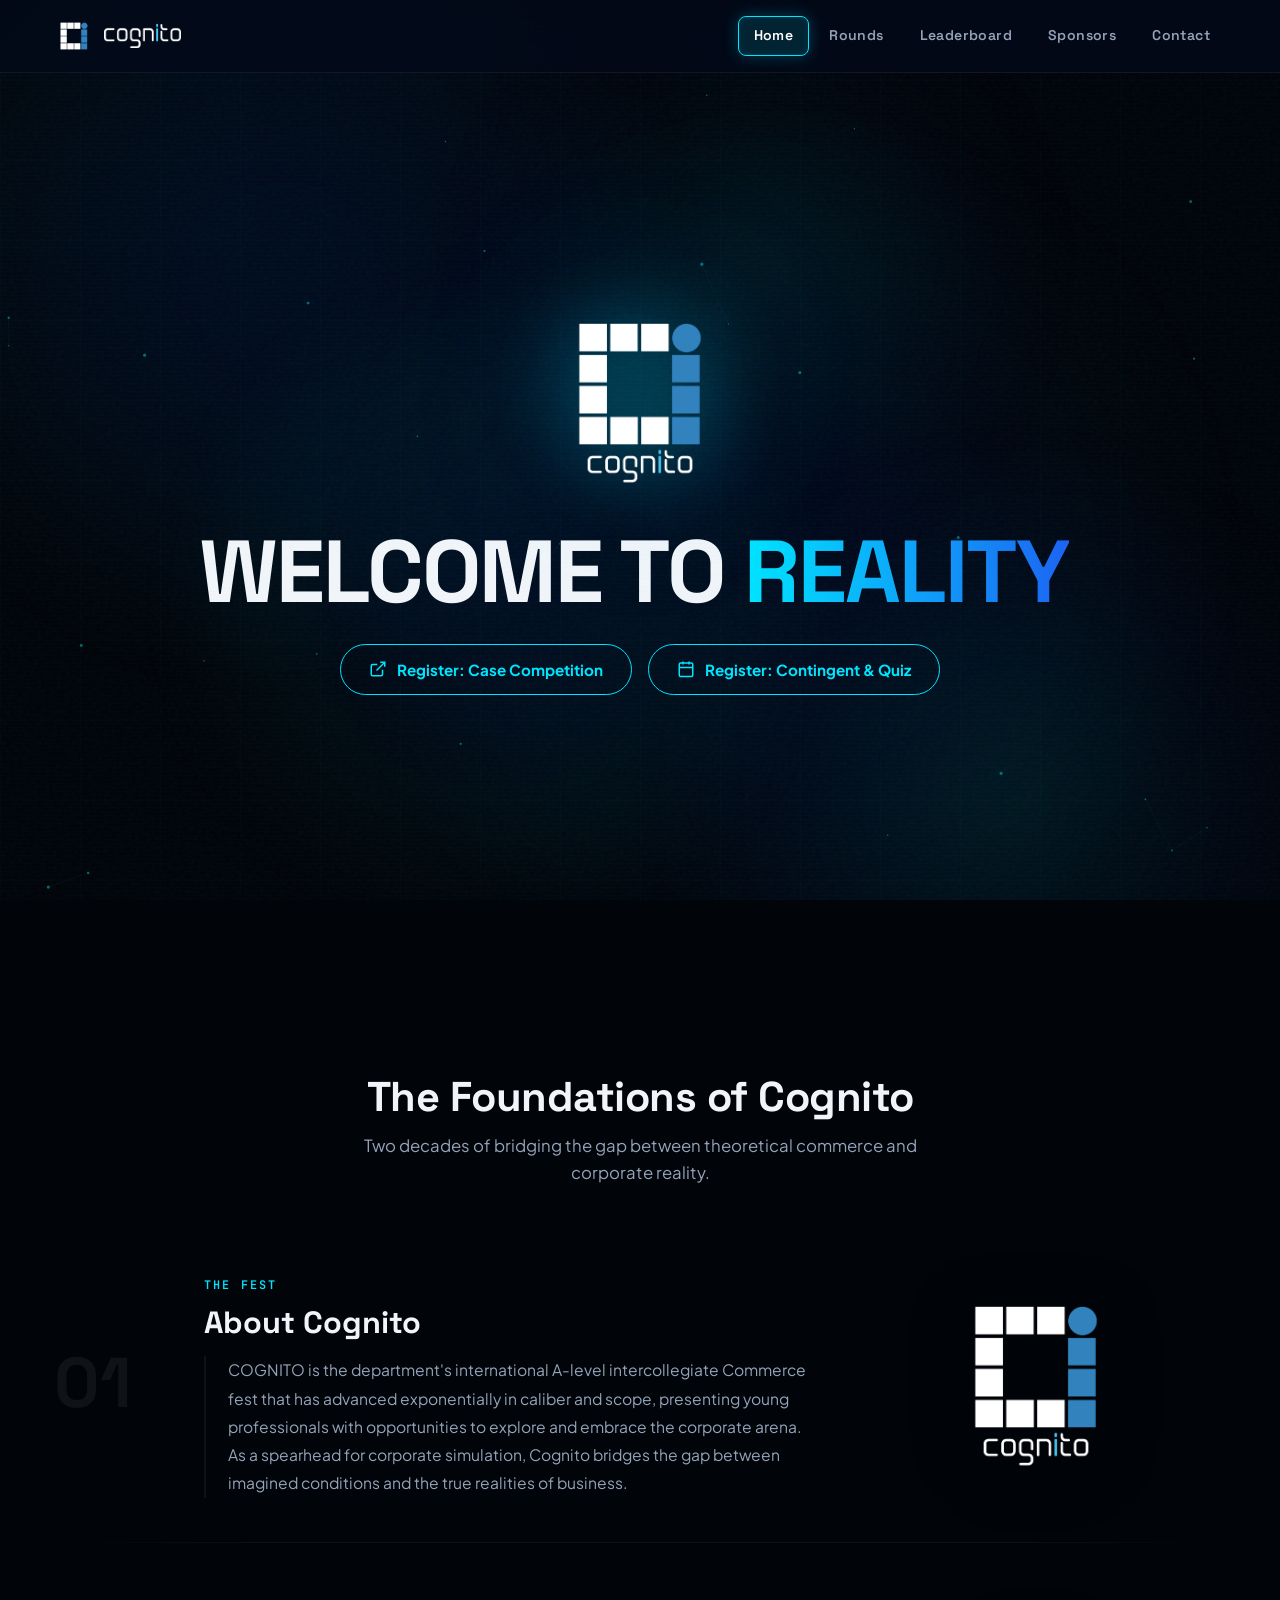
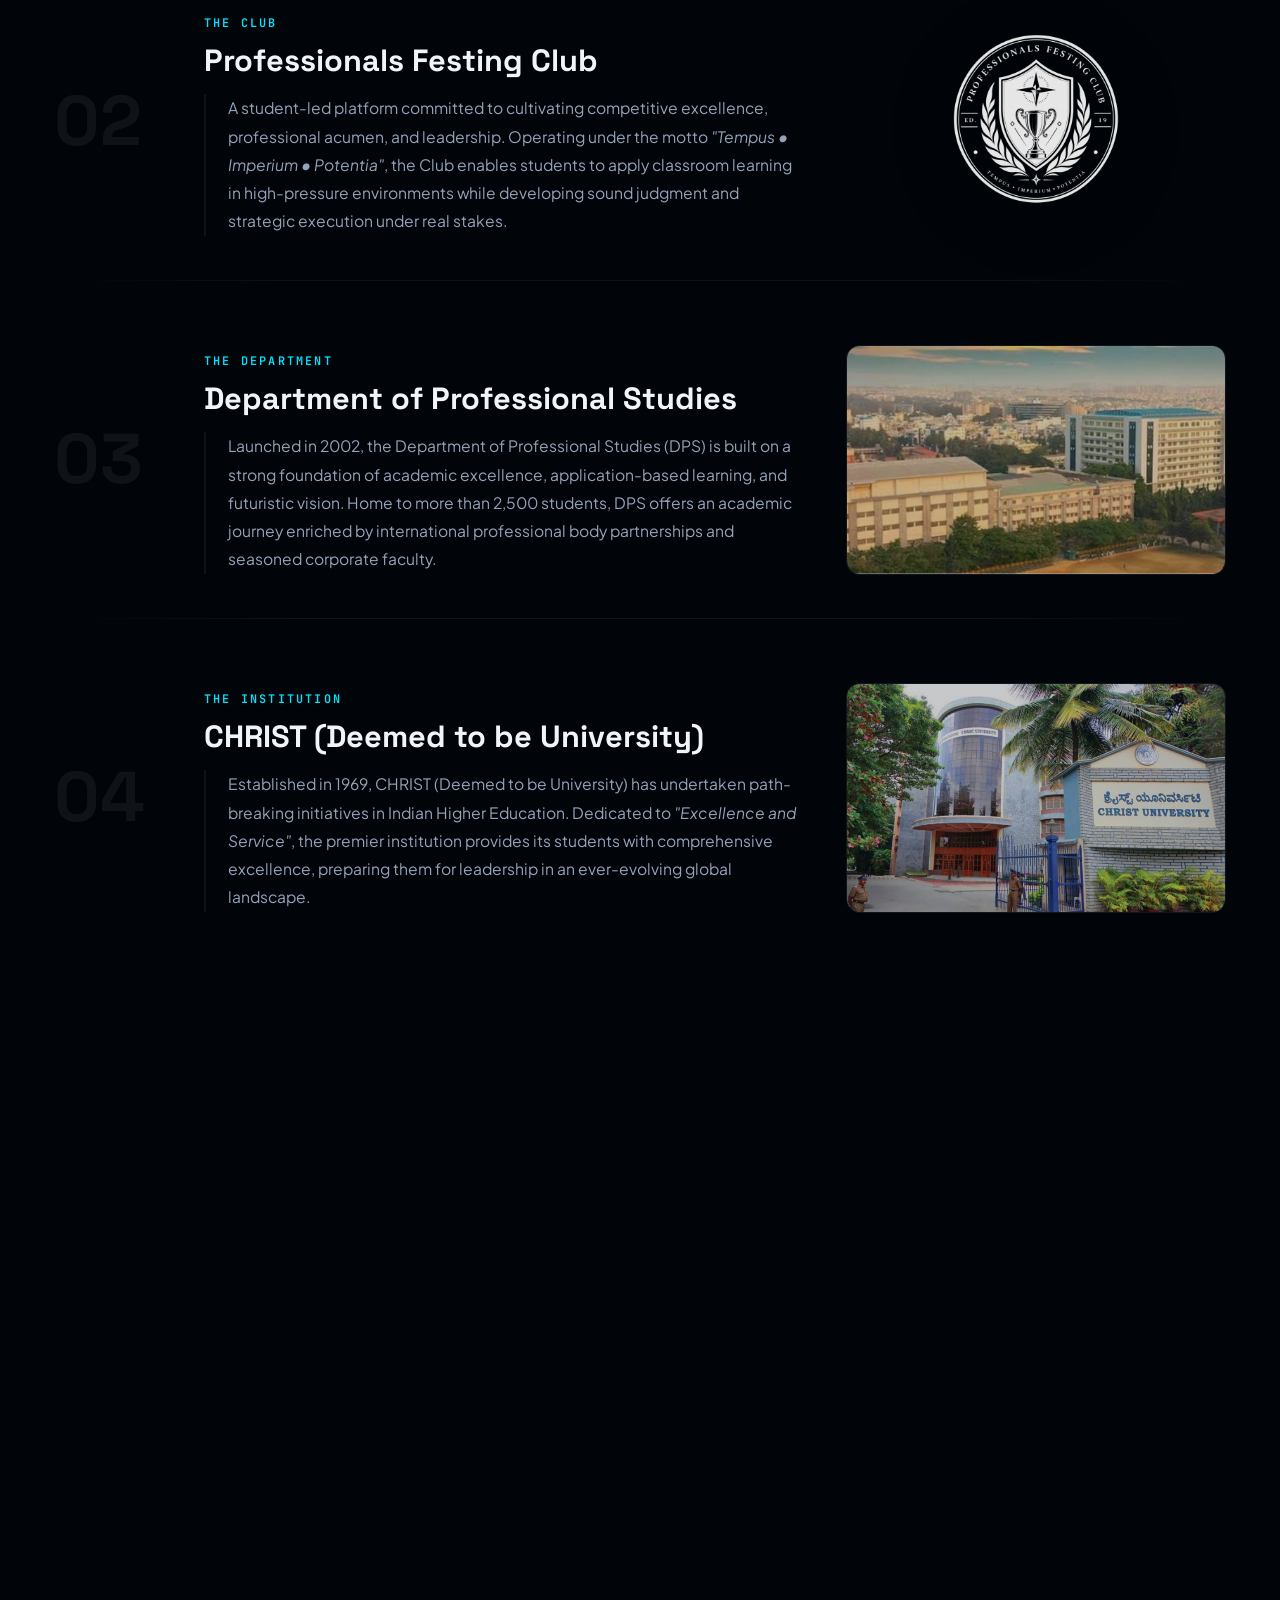
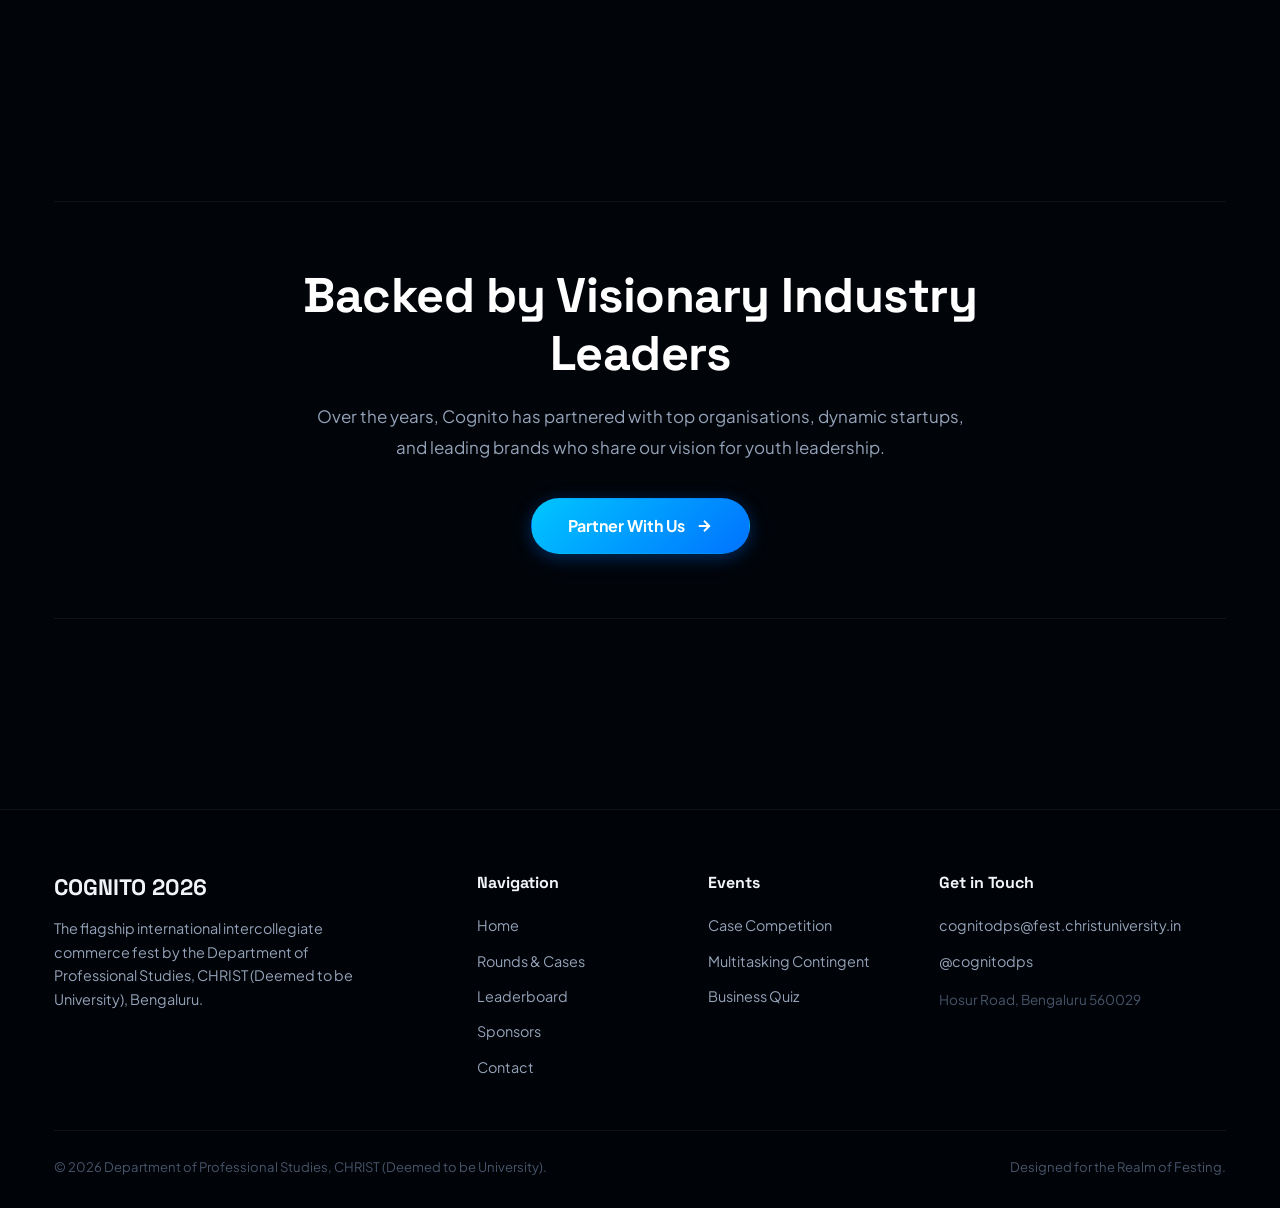
==== index.html @ e31be211 "fix: remove hero scroll indicator, elongate leaderboard relative bars, and eliminate compositor & ca" ====
<!DOCTYPE html>
<html lang="en">
<head>
    <meta charset="UTF-8">
    <meta name="viewport" content="width=device-width, initial-scale=1.0">
    <title>Cognito</title>
    <meta name="description" content="Cognito 2026 is the flagship international A-level intercollegiate Commerce fest by the Department of Professional Studies, CHRIST (Deemed to be University), Bengaluru.">
    
    <!-- Open Graph / Link Previews -->
    <meta property="og:type" content="website">
    <meta property="og:title" content="Cognito | Welcome To Reality">
    <meta property="og:description" content="Cognito 2026 is the flagship international A-level intercollegiate Commerce fest by the Department of Professional Studies, CHRIST (Deemed to be University), Bengaluru.">
    <meta property="og:image" content="https://cognito-website.arghyam517.workers.dev/assets/preview.jpg">
    
    <!-- Twitter Card -->
    <meta name="twitter:card" content="summary_large_image">
    <meta name="twitter:title" content="Cognito | Welcome To Reality">
    <meta name="twitter:description" content="Cognito 2026 is the flagship international A-level intercollegiate Commerce fest by the Department of Professional Studies, CHRIST (Deemed to be University), Bengaluru.">
    <meta name="twitter:image" content="https://cognito-website.arghyam517.workers.dev/assets/preview.jpg">
    
    <link rel="icon" type="image/png" href="assets/cognito-textless.png">
    <link rel="stylesheet" href="styles.css">
    <script src="config.js"></script>
</head>
<body>

<!-- Always-moving background orbs -->
<div class="bg-canvas">
    <div class="bg-orb bg-orb-1"></div>
    <div class="bg-orb bg-orb-2"></div>
    <div class="bg-orb bg-orb-3"></div>
    <div class="bg-orb bg-orb-4"></div>
    <div class="bg-orb bg-orb-5"></div>
</div>
<div class="grain-overlay"></div>

<!-- Navigation -->
<nav class="navbar">
    <div class="container nav-inner">
        <a href="index.html" class="brand-link">
            <img src="assets/cognito-textless.png" alt="Cognito" class="brand-icon">
            <img src="assets/cognito-wordmark.png" alt="Cognito Wordmark" class="brand-wordmark">
        </a>
        <button class="mobile-toggle" aria-label="Toggle navigation">
            <svg viewBox="0 0 24 24" fill="none" stroke="currentColor" stroke-width="2"><line x1="3" y1="12" x2="21" y2="12"/><line x1="3" y1="6" x2="21" y2="6"/><line x1="3" y1="18" x2="21" y2="18"/></svg>
        </button>
        <ul class="nav-links">
            <li><a href="index.html" class="active">Home</a></li>
            <li><a href="rounds.html">Rounds</a></li>
            <li><a href="scores.html">Leaderboard</a></li>
            <li><a href="sponsors.html">Sponsors</a></li>
            <li><a href="contact.html">Contact</a></li>
        </ul>
    </div>
</nav>

<div class="page-wrap">

<!-- ───────────── HERO ───────────── -->
<!-- First thing user sees: logo + tagline only, fullscreen -->
<header class="hero-section">
    <div class="hero-inner">
        <div class="hero-logo-wrap">
            <img src="assets/cognito-logo.png" alt="Cognito 2026" class="hero-logo">
        </div>

        <h1 class="hero-title typewriter-target" aria-label="Welcome to Reality">
            <span class="tw-part1">Welcome to </span><span class="tw-part2 accent">Reality</span><span class="type-cursor" aria-hidden="true"></span>
        </h1>

        <div class="hero-actions">
            <a href="#" target="_blank" class="btn btn-hero btn-pill link-case">
                <svg width="18" height="18" viewBox="0 0 24 24" fill="none" stroke="currentColor" stroke-width="2"><path d="M18 13v6a2 2 0 0 1-2 2H5a2 2 0 0 1-2-2V8a2 2 0 0 1 2-2h6"/><polyline points="15 3 21 3 21 9"/><line x1="10" y1="14" x2="21" y2="3"/></svg>
                Register: Case Competition
            </a>
            <a href="#" target="_blank" class="btn btn-hero btn-pill link-quiz">
                <svg width="18" height="18" viewBox="0 0 24 24" fill="none" stroke="currentColor" stroke-width="2"><rect x="3" y="4" width="18" height="18" rx="2" ry="2"/><line x1="16" y1="2" x2="16" y2="6"/><line x1="8" y1="2" x2="8" y2="6"/><line x1="3" y1="10" x2="21" y2="10"/></svg>
                Register: Contingent &amp; Quiz
            </a>
        </div>
        <script>
            (function() {
                const cutoffStr = (typeof CONFIG !== 'undefined' && CONFIG.REGISTRATION_CUTOFF_DATE)
                    ? CONFIG.REGISTRATION_CUTOFF_DATE
                    : "2026-12-10T23:59:59+05:30";
                const cutoff = new Date(cutoffStr);
                if (!isNaN(cutoff.getTime()) && new Date() > cutoff) {
                    const ha = document.querySelector('.hero-actions');
                    if (ha) ha.style.display = 'none';
                }
            })();
        </script>
    </div>

</header>

<!-- ───────────── TRAILER (Dynamically controlled via Google Sheet) ───────────── -->
<section id="trailer-section" class="section-gap" style="padding-top:0; display:none;">
    <div class="container">
        <div class="section-header text-center reveal">
            <h2 class="section-title">Step Inside the Simulation</h2>
            <p class="section-subtitle" style="margin:0 auto">Watch the official Cognito trailer to feel the intensity awaiting you.</p>
        </div>
        <div class="trailer-wrapper reveal-scale">
            <div class="video-container">
                <iframe id="trailer-iframe" src="" title="Cognito 2026 Trailer" allow="accelerometer; autoplay; clipboard-write; encrypted-media; gyroscope; picture-in-picture" allowfullscreen></iframe>
            </div>
        </div>
    </div>
</section>

<!-- ───────────── ABOUT PILLARS (Editorial Typographic Monograph) ───────────── -->
<section class="section-gap">
    <div class="container">
        <div class="section-header text-center reveal">
            <h2 class="section-title">The Foundations of Cognito</h2>
            <p class="section-subtitle" style="margin:0 auto">Two decades of bridging the gap between theoretical commerce and corporate reality.</p>
        </div>

        <div class="editorial-pillars-container">
            <!-- Cognito -->
            <div class="editorial-row reveal">
                <div class="editorial-index-huge">01</div>
                <div class="editorial-narrative">
                    <span class="ed-tag">The Fest</span>
                    <h3 class="ed-title">About Cognito</h3>
                    <p class="ed-text">COGNITO is the department's international A-level intercollegiate Commerce fest that has advanced exponentially in caliber and scope, presenting young professionals with opportunities to explore and embrace the corporate arena. As a spearhead for corporate simulation, Cognito bridges the gap between imagined conditions and the true realities of business.</p>
                </div>
                <div class="editorial-image-frame editorial-logo-frame">
                    <img src="assets/cognito-logo.png" alt="Cognito" loading="lazy">
                </div>
            </div>

            <!-- PFC -->
            <div class="editorial-row reveal reveal-delay-1">
                <div class="editorial-index-huge">02</div>
                <div class="editorial-narrative">
                    <span class="ed-tag">The Club</span>
                    <h3 class="ed-title">Professionals Festing Club</h3>
                    <p class="ed-text">A student-led platform committed to cultivating competitive excellence, professional acumen, and leadership. Operating under the motto <em>"Tempus • Imperium • Potentia"</em>, the Club enables students to apply classroom learning in high-pressure environments while developing sound judgment and strategic execution under real stakes.</p>
                </div>
                <div class="editorial-image-frame editorial-logo-frame">
                    <img src="assets/festing-logo.png" alt="PFC" loading="lazy">
                </div>
            </div>

            <!-- DPS -->
            <div class="editorial-row reveal reveal-delay-2">
                <div class="editorial-index-huge">03</div>
                <div class="editorial-narrative">
                    <span class="ed-tag">The Department</span>
                    <h3 class="ed-title">Department of Professional Studies</h3>
                    <p class="ed-text">Launched in 2002, the Department of Professional Studies (DPS) is built on a strong foundation of academic excellence, application-based learning, and futuristic vision. Home to more than 2,500 students, DPS offers an academic journey enriched by international professional body partnerships and seasoned corporate faculty.</p>
                </div>
                <div class="editorial-image-frame editorial-photo-frame">
                    <img src="assets/dps-photo.png" alt="DPS" class="editorial-photo" loading="lazy">
                </div>
            </div>

            <!-- CHRIST -->
            <div class="editorial-row reveal reveal-delay-3">
                <div class="editorial-index-huge">04</div>
                <div class="editorial-narrative">
                    <span class="ed-tag">The Institution</span>
                    <h3 class="ed-title">CHRIST (Deemed to be University)</h3>
                    <p class="ed-text">Established in 1969, CHRIST (Deemed to be University) has undertaken path-breaking initiatives in Indian Higher Education. Dedicated to <em>"Excellence and Service"</em>, the premier institution provides its students with comprehensive excellence, preparing them for leadership in an ever-evolving global landscape.</p>
                </div>
                <div class="editorial-image-frame editorial-photo-frame">
                    <img src="assets/christ-photo.png" alt="CHRIST" class="editorial-photo" loading="lazy">
                </div>
            </div>
        </div>
    </div>
</section>

<!-- ───────────── GALLERY ───────────── -->
<section class="section-gap">
    <div class="container">
        <div class="section-header text-center reveal">
            <h2 class="section-title">Cognito Fest Gallery</h2>
            <p class="section-subtitle" style="margin:0 auto">Relive the electrifying atmosphere, high-stakes boardroom defenses, and celebrated victories.</p>
        </div>
        <div class="gallery-carousel-wrapper reveal reveal-delay-1">
            <button class="carousel-btn prev-btn" aria-label="Previous">
                <svg width="24" height="24" viewBox="0 0 24 24" fill="none" stroke="currentColor" stroke-width="2"><polyline points="15 18 9 12 15 6"></polyline></svg>
            </button>
            <div class="gallery-carousel" id="gallery-carousel">
                <div class="gallery-item"><img src="assets/gallery/0C5A4585.webp" alt="Cognito Fest" class="gallery-thumb" loading="lazy" decoding="async"></div>
                <div class="gallery-item"><img src="assets/gallery/0C5A4603.webp" alt="Cognito Fest" class="gallery-thumb" loading="lazy" decoding="async"></div>
                <div class="gallery-item"><img src="assets/gallery/DSC00059.webp" alt="Cognito Fest" class="gallery-thumb" loading="lazy" decoding="async"></div>
                <div class="gallery-item"><img src="assets/gallery/DSC00188.webp" alt="Cognito Fest" class="gallery-thumb" loading="lazy" decoding="async"></div>
                <div class="gallery-item"><img src="assets/gallery/DSC00197.webp" alt="Cognito Fest" class="gallery-thumb" loading="lazy" decoding="async"></div>
                <div class="gallery-item"><img src="assets/gallery/DSC00241.webp" alt="Cognito Fest" class="gallery-thumb" loading="lazy" decoding="async"></div>
                <div class="gallery-item"><img src="assets/gallery/DSC00409.webp" alt="Cognito Fest" class="gallery-thumb" loading="lazy" decoding="async"></div>
                <div class="gallery-item"><img src="assets/gallery/DSC00548.webp" alt="Cognito Fest" class="gallery-thumb" loading="lazy" decoding="async"></div>
                <div class="gallery-item"><img src="assets/gallery/IMG_0870.webp" alt="Cognito Fest" class="gallery-thumb" loading="lazy" decoding="async"></div>
                <div class="gallery-item"><img src="assets/gallery/IMG_8583.webp" alt="Cognito Fest" class="gallery-thumb" loading="lazy" decoding="async"></div>
                <div class="gallery-item"><img src="assets/gallery/IMG_8592.webp" alt="Cognito Fest" class="gallery-thumb" loading="lazy" decoding="async"></div>
                <div class="gallery-item"><img src="assets/gallery/IMG_8627 (1).webp" alt="Cognito Fest" class="gallery-thumb" loading="lazy" decoding="async"></div>
                <div class="gallery-item"><img src="assets/gallery/IMG_9125.webp" alt="Cognito Fest" class="gallery-thumb" loading="lazy" decoding="async"></div>
                <div class="gallery-item"><img src="assets/gallery/IMG_9169.webp" alt="Cognito Fest" class="gallery-thumb" loading="lazy" decoding="async"></div>
                <div class="gallery-item"><img src="assets/gallery/IMG_9292.webp" alt="Cognito Fest" class="gallery-thumb" loading="lazy" decoding="async"></div>
            </div>
            <button class="carousel-btn next-btn" aria-label="Next">
                <svg width="24" height="24" viewBox="0 0 24 24" fill="none" stroke="currentColor" stroke-width="2"><polyline points="9 18 15 12 9 6"></polyline></svg>
            </button>
        </div>
    </div>
</section>

<!-- ───────────── Corporate Alliance Masthead ───────────── -->
<section class="section-gap" style="padding-top:10px">
    <div class="container">
        <div class="horizon-partner-center reveal">
            <h2 class="horizon-center-title">Backed by Visionary Industry Leaders</h2>
            <p class="horizon-center-desc">Over the years, Cognito has partnered with top organisations, dynamic startups, and leading brands who share our vision for youth leadership.</p>
            <div class="horizon-center-actions">
                <a href="sponsors.html" class="btn btn-primary btn-pill" style="font-size:1rem;padding:14px 36px">
                    Partner With Us
                    <svg width="18" height="18" viewBox="0 0 24 24" fill="none" stroke="currentColor" stroke-width="2.5"><line x1="5" y1="12" x2="19" y2="12"/><polyline points="12 5 19 12 12 19"/></svg>
                </a>
            </div>
        </div>
    </div>
</section>

</div><!-- .page-wrap -->

<footer>
    <div class="container">
        <div class="footer-top">
            <div class="footer-brand">
                <h4>COGNITO 2026</h4>
                <p>The flagship international intercollegiate commerce fest by the Department of Professional Studies, CHRIST (Deemed to be University), Bengaluru.</p>
            </div>
            <div class="footer-col">
                <h5>Navigation</h5>
                <ul>
                    <li><a href="index.html">Home</a></li>
                    <li><a href="rounds.html">Rounds &amp; Cases</a></li>
                    <li><a href="scores.html">Leaderboard</a></li>
                    <li><a href="sponsors.html">Sponsors</a></li>
                    <li><a href="contact.html">Contact</a></li>
                </ul>
            </div>
            <div class="footer-col">
                <h5>Events</h5>
                <ul>
                    <li><a href="rounds.html">Case Competition</a></li>
                    <li><a href="rounds.html">Multitasking Contingent</a></li>
                    <li><a href="rounds.html">Business Quiz</a></li>
                </ul>
            </div>
            <div class="footer-col">
                <h5>Get in Touch</h5>
                <ul>
                    <li><a href="#" class="contact-email-link">cognitodps@fest.christuniversity.in</a></li>
                    <li><a href="https://instagram.com/cognitodps" target="_blank" class="instagram-link">@cognitodps</a></li>
                    <li style="color:var(--text-dim);font-size:0.85rem;margin-top:6px">Hosur Road, Bengaluru 560029</li>
                </ul>
            </div>
        </div>
        <div class="footer-bottom">
            <div>© 2026 Department of Professional Studies, CHRIST (Deemed to be University).</div>
            <div>Designed for the Realm of Festing.</div>
        </div>
    </div>
</footer>

<!-- Lightbox for Gallery -->
<div id="lightbox" class="lightbox">
    <span class="lightbox-close">&times;</span>
    <img class="lightbox-content" id="lightbox-img">
</div>

<script src="script.js"></script>
</body>
</html>
---- styles.css ----
/* ==========================================================================
   COGNITO 2026 - Premium Fest Stylesheet v2
   Theme: Particle Mesh BG, Edge-Lit Glass, Cinematic Scroll Reveals
   ========================================================================== */

@import url('https://fonts.googleapis.com/css2?family=Plus+Jakarta+Sans:wght@300;400;500;600;700;800&family=Space+Grotesk:wght@500;600;700&family=JetBrains+Mono:wght@400;500;600&display=swap');

:root {
    --bg-void: #010409;
    --bg-deep: #030B1A;
    --bg-surface: #071428;
    --bg-glass: rgba(8, 22, 48, 0.55);
    --bg-glass-hover: rgba(12, 30, 64, 0.72);

    --primary: #00E5FF;
    --primary-dim: rgba(0, 229, 255, 0.6);
    --primary-glow: rgba(0, 229, 255, 0.25);
    --primary-ghost: rgba(0, 229, 255, 0.06);
    --secondary: #1C64F2;
    --secondary-glow: rgba(28, 100, 242, 0.2);

    --accent-green: #10B981;
    --accent-rose: #F43F5E;
    --accent-gold: #FFC41F;
    --accent-silver: #CBD5E1;
    --accent-bronze: #CD7F32;

    --edge: rgba(0, 229, 255, 0.12);
    --edge-hover: rgba(0, 229, 255, 0.35);
    --edge-dim: rgba(255, 255, 255, 0.06);

    --text-primary: #F1F5F9;
    --text-secondary: #94A3B8;
    --text-dim: #475569;

    --font-display: 'Space Grotesk', system-ui, sans-serif;
    --font-body: 'Plus Jakarta Sans', system-ui, sans-serif;
    --font-mono: 'JetBrains Mono', 'SF Mono', Consolas, Menlo, monospace;

    --ease-out: cubic-bezier(0.16, 1, 0.3, 1);
    --ease-spring: cubic-bezier(0.34, 1.56, 0.64, 1);
}

/* Reset */
*, *::before, *::after { box-sizing: border-box; margin: 0; padding: 0; }
html { scroll-behavior: smooth; -webkit-font-smoothing: antialiased; }

/* ==========================================================================
   BACKGROUND CANVAS (CSS-only always-moving orbs)
   ========================================================================== */
body {
    font-family: var(--font-body);
    font-size: 16px;
    line-height: 1.65;
    color: var(--text-primary);
    min-height: 100vh;
    overflow-x: hidden;
    background: var(--bg-void);
    position: relative;
}

/* Fixed background layer – always animating */
.bg-canvas {
    position: fixed;
    inset: 0;
    z-index: -3;
    overflow: hidden;
    pointer-events: none;
    contain: strict;
    transform: translate3d(0, 0, 0);
    backface-visibility: hidden;
    background-image:
        linear-gradient(to right, rgba(0, 240, 255, 0.018) 1px, transparent 1px),
        linear-gradient(to bottom, rgba(0, 240, 255, 0.018) 1px, transparent 1px);
    background-size: 80px 80px;
}
.bg-orb {
    position: absolute;
    border-radius: 50%;
    pointer-events: none;
    opacity: 0.52;
    filter: blur(24px);
    transform: translate3d(0, 0, 0);
    will-change: transform;
    backface-visibility: hidden;
}
.bg-orb-1 {
    width: 820px; height: 820px;
    background: radial-gradient(circle, rgba(0, 100, 240, 0.20) 0%, rgba(0, 140, 255, 0.10) 44%, rgba(0, 229, 255, 0.02) 68%, transparent 76%);
    top: -15%; left: -10%;
    animation: orbDrift1 26s ease-in-out infinite;
}
.bg-orb-2 {
    width: 740px; height: 740px;
    background: radial-gradient(circle, rgba(0, 229, 255, 0.16) 0%, rgba(28, 100, 242, 0.08) 44%, transparent 74%);
    top: 48%; right: -8%;
    animation: orbDrift2 30s ease-in-out infinite;
}
.bg-orb-3 {
    width: 900px; height: 900px;
    background: radial-gradient(circle, rgba(28, 100, 242, 0.15) 0%, rgba(0, 180, 255, 0.06) 48%, transparent 76%);
    top: 12%; left: 26%;
    animation: orbDrift3 34s ease-in-out infinite;
}
.bg-orb-4 {
    width: 640px; height: 640px;
    background: radial-gradient(circle, rgba(0, 229, 255, 0.14) 0%, rgba(0, 80, 200, 0.05) 50%, transparent 72%);
    top: -6%; right: 16%;
    animation: orbDrift4 28s ease-in-out infinite;
}
.bg-orb-5 {
    width: 680px; height: 680px;
    background: radial-gradient(circle, rgba(0, 80, 220, 0.18) 0%, rgba(0, 229, 255, 0.07) 46%, transparent 74%);
    bottom: -5%; left: 12%;
    animation: orbDrift5 32s ease-in-out infinite;
}

@keyframes orbDrift1 {
    0%   { transform: translate3d(0px, 0px, 0) scale3d(1, 1, 1); }
    35%  { transform: translate3d(190px, 110px, 0) scale3d(1.03, 1.03, 1); }
    70%  { transform: translate3d(70px, 200px, 0) scale3d(0.98, 0.98, 1); }
    100% { transform: translate3d(0px, 0px, 0) scale3d(1, 1, 1); }
}

@keyframes orbDrift2 {
    0%   { transform: translate3d(0px, 0px, 0) scale3d(1, 1, 1); }
    38%  { transform: translate3d(-210px, -140px, 0) scale3d(1.02, 1.02, 1); }
    72%  { transform: translate3d(-90px, 110px, 0) scale3d(0.98, 0.98, 1); }
    100% { transform: translate3d(0px, 0px, 0) scale3d(1, 1, 1); }
}

@keyframes orbDrift3 {
    0%   { transform: translate3d(0px, 0px, 0) scale3d(1, 1, 1); }
    42%  { transform: translate3d(-170px, 170px, 0) scale3d(1.03, 1.03, 1); }
    78%  { transform: translate3d(150px, -90px, 0) scale3d(0.99, 0.99, 1); }
    100% { transform: translate3d(0px, 0px, 0) scale3d(1, 1, 1); }
}

@keyframes orbDrift4 {
    0%   { transform: translate3d(0px, 0px, 0) scale3d(1, 1, 1); }
    40%  { transform: translate3d(130px, -80px, 0) scale3d(0.98, 0.98, 1); }
    75%  { transform: translate3d(-140px, 130px, 0) scale3d(1.02, 1.02, 1); }
    100% { transform: translate3d(0px, 0px, 0) scale3d(1, 1, 1); }
}

@keyframes orbDrift5 {
    0%   { transform: translate3d(0px, 0px, 0) scale3d(1, 1, 1); }
    36%  { transform: translate3d(180px, -120px, 0) scale3d(1.02, 1.02, 1); }
    70%  { transform: translate3d(-110px, -50px, 0) scale3d(0.98, 0.98, 1); }
    100% { transform: translate3d(0px, 0px, 0) scale3d(1, 1, 1); }
}

/* Subtle grain */
.grain-overlay {
    position: fixed;
    inset: 0;
    z-index: -2;
    pointer-events: none;
    opacity: 0.03;
    background-image: url("data:image/svg+xml,%3Csvg viewBox='0 0 256 256' xmlns='http://www.w3.org/2000/svg'%3E%3Cfilter id='noise'%3E%3CfeTurbulence type='fractalNoise' baseFrequency='0.9' numOctaves='4' stitchTiles='stitch'/%3E%3C/filter%3E%3Crect width='100%25' height='100%25' filter='url(%23noise)'/%3E%3C/svg%3E");
    background-repeat: repeat;
    transform: translate3d(0, 0, 0);
}

a { color: var(--primary); text-decoration: none; transition: color 0.2s; }
a:hover { color: #5ef7ff; }
img { max-width: 100%; height: auto; display: block; }

/* ==========================================================================
   SCROLL REVEAL SYSTEM (cinematic)
   ========================================================================== */
.reveal {
    opacity: 0;
    transform: translate3d(0, 44px, 0);
    transition: opacity 0.75s var(--ease-out), transform 0.75s var(--ease-out);
    will-change: opacity, transform;
}
.reveal.visible {
    opacity: 1;
    transform: translate3d(0, 0, 0);
    will-change: auto;
}
.reveal-delay-1 { transition-delay: 0.12s; }
.reveal-delay-2 { transition-delay: 0.24s; }
.reveal-delay-3 { transition-delay: 0.36s; }
.reveal-delay-4 { transition-delay: 0.48s; }
.reveal-delay-5 { transition-delay: 0.60s; }

.reveal-scale {
    opacity: 0;
    transform: scale3d(0.9, 0.9, 1);
    transition: opacity 0.75s var(--ease-out), transform 0.75s var(--ease-spring);
    will-change: opacity, transform;
}
.reveal-scale.visible {
    opacity: 1;
    transform: scale3d(1, 1, 1);
    will-change: auto;
}

.reveal-left {
    opacity: 0;
    transform: translate3d(-48px, 0, 0);
    transition: opacity 0.75s var(--ease-out), transform 0.75s var(--ease-out);
    will-change: opacity, transform;
}
.reveal-left.visible {
    opacity: 1;
    transform: translate3d(0, 0, 0);
    will-change: auto;
}

.reveal-right {
    opacity: 0;
    transform: translate3d(48px, 0, 0);
    transition: opacity 0.75s var(--ease-out), transform 0.75s var(--ease-out);
    will-change: opacity, transform;
}
.reveal-right.visible {
    opacity: 1;
    transform: translate3d(0, 0, 0);
    will-change: auto;
}

/* Stagger children inside a revealed container */
.reveal-stagger > * {
    opacity: 0;
    transform: translate3d(0, 36px, 0);
    transition: opacity 0.75s var(--ease-out), transform 0.75s var(--ease-out);
    will-change: opacity, transform;
}
.reveal-stagger.visible > * {
    will-change: auto;
}
.reveal-stagger.visible > *:nth-child(1) { opacity:1; transform:translate3d(0, 0, 0); transition-delay: 0.0s; }
.reveal-stagger.visible > *:nth-child(2) { opacity:1; transform:translate3d(0, 0, 0); transition-delay: 0.12s; }
.reveal-stagger.visible > *:nth-child(3) { opacity:1; transform:translate3d(0, 0, 0); transition-delay: 0.24s; }
.reveal-stagger.visible > *:nth-child(4) { opacity:1; transform:translate3d(0, 0, 0); transition-delay: 0.36s; }
.reveal-stagger.visible > *:nth-child(5) { opacity:1; transform:translate3d(0, 0, 0); transition-delay: 0.48s; }
.reveal-stagger.visible > *:nth-child(n+6) { opacity:1; transform:translate3d(0, 0, 0); transition-delay: 0.56s; }

/* ==========================================================================
   PAGE TRANSITION
   ========================================================================== */
.page-wrap {
    animation: pageEnter 0.65s var(--ease-out) both;
}
@keyframes pageEnter {
    from { opacity: 0; transform: translateY(24px); }
    to   { opacity: 1; transform: translateY(0); }
}

/* ==========================================================================
   CONTAINER & LAYOUT
   ========================================================================== */
.container { width:100%; max-width:1220px; margin:0 auto; padding:0 24px; }
.section-gap { padding: 90px 0; }
.text-center { text-align: center; }
.grid-2 { display: grid; grid-template-columns: repeat(2, 1fr); gap: 20px; }
.grid-3 { display: grid; grid-template-columns: repeat(3, 1fr); gap: 20px; }
.grid-4 { display: grid; grid-template-columns: repeat(4, 1fr); gap: 18px; }

/* ==========================================================================
   NAVIGATION
   ========================================================================== */
.navbar {
    position: sticky;
    top: 0;
    z-index: 1000;
    background: rgba(3, 11, 26, 0.72);
    backdrop-filter: blur(24px) saturate(1.5);
    -webkit-backdrop-filter: blur(24px) saturate(1.5);
    border-bottom: 1px solid var(--edge-dim);
}
.nav-inner { display:flex; align-items:center; justify-content:space-between; height:72px; }
.brand-link { display:flex; align-items:center; gap:10px; text-decoration:none; }
.brand-icon {
    height: 40px;
    width: auto;
}
.brand-wordmark {
    height: 24px;
    width: auto;
    object-fit: contain;
}
.nav-links { display:flex; align-items:center; gap:4px; list-style:none; position:relative; }
.nav-links a {
    color: var(--text-secondary);
    font-family: var(--font-display);
    font-size: 0.88rem;
    font-weight: 600;
    letter-spacing: 0.4px;
    padding: 8px 16px;
    border-radius: 8px;
    position: relative;
    z-index: 1;
    display: inline-flex;
    align-items: center;
    justify-content: center;
    transition: color 0.2s ease;
}
.nav-links a:hover { color:#fff; }
.nav-links a.active { color:#fff; }
.nav-glider {
    position: absolute;
    top: 0;
    left: 0;
    background: rgba(0, 229, 255, 0.12);
    border: 1px solid var(--primary);
    border-radius: 8px;
    box-shadow: 0 0 16px rgba(0, 229, 255, 0.25), inset 0 0 8px rgba(0, 229, 255, 0.10);
    pointer-events: none;
    transition: transform 0.35s cubic-bezier(0.16, 1, 0.3, 1), width 0.35s cubic-bezier(0.16, 1, 0.3, 1), height 0.35s cubic-bezier(0.16, 1, 0.3, 1), opacity 0.2s ease;
    opacity: 0;
    z-index: 0;
}
.nav-cta {
    margin-left:8px !important; padding:8px 20px !important;
    background: linear-gradient(135deg, var(--primary) 0%, var(--secondary) 100%) !important;
    color:var(--bg-void) !important; font-weight:700 !important;
    border-radius:999px !important; box-shadow:0 2px 12px var(--primary-glow);
    transition: transform 0.2s, box-shadow 0.2s !important;
    z-index: 2 !important;
}
.nav-cta:hover { transform:translateY(-2px); box-shadow:0 6px 20px var(--primary-glow); color:var(--bg-void) !important; }
.mobile-toggle { display:none; background:none; border:none; cursor:pointer; padding:8px; }
.mobile-toggle svg { width:26px; height:26px; stroke:var(--text-primary); }

/* ==========================================================================
   BUTTONS & TACTILE HAPTIC PHYSICS
   ========================================================================== */
.btn {
    display:inline-flex; align-items:center; justify-content:center; gap:10px;
    padding:12px 28px; font-size:0.95rem; font-weight:700;
    font-family:var(--font-body); border-radius:10px; cursor:pointer;
    border:1px solid transparent; text-decoration:none;
    position: relative;
    overflow: hidden;
    user-select: none;
    transition: transform 0.2s cubic-bezier(0.34, 1.56, 0.64, 1), box-shadow 0.2s ease, background 0.2s ease;
}
.btn:active {
    transform: scale(0.94) translateY(2px) !important;
    transition: transform 0.08s cubic-bezier(0.34, 1.56, 0.64, 1) !important;
}
.btn-shockwave {
    position: absolute;
    border-radius: 50%;
    border: 2px solid var(--primary);
    transform: translate(-50%, -50%) scale(0);
    pointer-events: none;
    animation: btn-shockwave-expand 0.55s cubic-bezier(0.1, 0.8, 0.3, 1) forwards;
    z-index: 10;
}
@keyframes btn-shockwave-expand {
    0% {
        width: 10px;
        height: 10px;
        opacity: 0.95;
        transform: translate(-50%, -50%) scale(0);
    }
    100% {
        width: 220px;
        height: 220px;
        opacity: 0;
        transform: translate(-50%, -50%) scale(1.6);
    }
}
.btn-pill { border-radius:999px; }
.btn-primary { background:linear-gradient(135deg,#00C6FF 0%,#0072FF 100%); color:#fff; box-shadow:0 4px 18px rgba(0,114,255,0.35); }
.btn-primary:hover { color:#fff; transform:translateY(-3px); box-shadow:0 8px 30px rgba(0,114,255,0.5); }
.btn-cyan { background:var(--primary); color:var(--bg-void); box-shadow:0 4px 15px var(--primary-glow); }
.btn-cyan:hover { color:var(--bg-void); transform:translateY(-2px); box-shadow:0 8px 25px var(--primary-glow); }
.btn-outline { background:transparent; border:1px solid var(--edge-hover); color:var(--primary); }
.btn-outline:hover { background:var(--primary-ghost); color:#fff; transform:translateY(-2px); box-shadow:0 4px 20px var(--primary-glow); }
.btn-secondary { background:rgba(255,255,255,0.06); border:1px solid var(--edge-dim); color:var(--text-primary); }
.btn-secondary:hover { color:var(--text-primary); background:rgba(255,255,255,0.1); transform:translateY(-2px); }
.btn-hero { background:transparent; border:1px solid var(--primary); color:var(--primary); }
.btn-hero:hover { background:linear-gradient(135deg,#00C6FF 0%,#0072FF 100%); color:#fff; border-color:transparent; transform:translateY(-3px); box-shadow:0 8px 30px rgba(0,114,255,0.5); }

/* ==========================================================================
   HERO SECTION — fullscreen with only logo + tagline visible first
   ========================================================================== */
.hero-section {
    position: relative;
    min-height: 100vh;
    display: flex;
    flex-direction: column;
    align-items: center;
    justify-content: center;
    text-align: center;
    padding: 80px 24px 60px;
    overflow: visible;
}
.hero-spotlight {
    position: absolute;
    top: 0;
    left: 0;
    width: 600px;
    height: 600px;
    pointer-events: none;
    background: radial-gradient(circle, rgba(0, 229, 255, 0.08) 0%, rgba(59, 130, 246, 0.02) 45%, transparent 70%);
    mix-blend-mode: screen;
    z-index: 1;
    border-radius: 50%;
    will-change: transform, opacity;
    opacity: 0;
}
.hero-inner {
    position: relative;
    z-index: 2;
}

/* Global scanline texture – static hardware-accelerated overlay (zero repaint cost) */
body::after {
    content: '';
    position: fixed;
    inset: 0;
    background: repeating-linear-gradient(
        to bottom,
        transparent 0px,
        transparent 3px,
        rgba(0, 229, 255, 0.015) 3px,
        rgba(0, 229, 255, 0.015) 4px
    );
    pointer-events: none;
    z-index: 99;
    transform: translate3d(0, 0, 0);
}

.hero-inner { position:relative; z-index:1; }

.hero-logo-wrap {
    display: inline-flex;
    justify-content: center;
    margin: 0 auto 36px auto;
    cursor: pointer;
    user-select: none;
    -webkit-user-drag: none;
}
.hero-logo-wrap:hover .hero-logo {
    filter:
        drop-shadow(0 0 50px rgba(0, 229, 255, 0.7))
        drop-shadow(0 0 90px rgba(28, 100, 242, 0.35));
}
html.zen-fullscreen-mode .navbar,
body.zen-fullscreen-mode .navbar,
html.zen-fullscreen-mode .hero-actions,
body.zen-fullscreen-mode .hero-actions,
.zen-fullscreen-mode .navbar,
.zen-fullscreen-mode .hero-actions {
    display: none !important;
    opacity: 0 !important;
    pointer-events: none !important;
    visibility: hidden !important;
}

:fullscreen .navbar,
:fullscreen .hero-actions {
    display: none !important;
    opacity: 0 !important;
    pointer-events: none !important;
    visibility: hidden !important;
}
.hero-logo {
    width: 180px;
    height: 180px;
    object-fit: contain;
    animation: logoFloat 6s ease-in-out infinite;
    filter:
        drop-shadow(0 0 40px rgba(0, 229, 255, 0.45))
        drop-shadow(0 0 80px rgba(28, 100, 242, 0.2));
}
@keyframes logoFloat {
    0%,100% { transform: translateY(0) rotate(-0.5deg); }
    50%     { transform: translateY(-16px) rotate(0.5deg); }
}

.hero-title {
    font-family: var(--font-display);
    font-size: clamp(3rem, 8vw, 5.5rem);
    font-weight: 700;
    line-height: 1.0;
    letter-spacing: -2px;
    margin-bottom: 20px;
    text-transform: uppercase;
    color: var(--text-primary);
    min-height: 1.1em;
}
.hero-title .accent {
    background: linear-gradient(90deg, var(--primary) 0%, var(--secondary) 100%);
    -webkit-background-clip: text;
    -webkit-text-fill-color: transparent;
    background-clip: text;
}

.type-cursor {
    display: inline-block;
    width: 0.08em;
    height: 0.9em;
    background-color: var(--primary);
    vertical-align: -0.05em;
    margin-left: 0.06em;
    animation: blink-cursor 0.9s step-end infinite;
}
@keyframes blink-cursor {
    0%, 100% { opacity: 1; }
    50% { opacity: 0; }
}

.hero-tagline {
    font-size: clamp(1rem, 2.5vw, 1.35rem);
    font-weight: 400;
    color: var(--text-secondary);
    max-width: 600px;
    margin: 0 auto 40px;
    letter-spacing: 0.3px;
}
.hero-tagline strong { color: var(--text-primary); font-weight: 600; }

.hero-actions {
    display: flex;
    justify-content: center;
    gap: 16px;
    flex-wrap: wrap;
    margin-bottom: 60px;
}

/* Scroll cue arrow (hidden) */
.scroll-cue {
    display: none !important;
}



/* ==========================================================================
   MAP TIMELINE & ACCORDIONS (ROUNDS)
   ========================================================================== */
.accordion-item {
    margin-bottom: 24px;
    background: rgba(3,11,26,0.5);
    border: 1px solid var(--edge);
    border-radius: 12px;
    backdrop-filter: blur(12px);
    overflow: hidden;
    transition: border-color 0.35s ease, box-shadow 0.35s ease;
}
.accordion-item.expanded {
    border-color: rgba(0, 229, 255, 0.45);
    box-shadow: 0 10px 30px rgba(0, 229, 255, 0.12);
}
.accordion-header {
    padding: 24px 32px;
    display: flex;
    justify-content: space-between;
    align-items: center;
    cursor: pointer;
    background: var(--bg-glass);
    user-select: none;
    transition: background 0.3s ease;
}
.accordion-header:hover {
    background: rgba(0,229,255,0.03);
}
.accordion-title {
    font-family: var(--font-display);
    font-size: 1.5rem;
    color: var(--primary);
    margin: 0;
}
.accordion-icon {
    width: 24px;
    height: 24px;
    transition: transform 0.4s cubic-bezier(0.16, 1, 0.3, 1);
    color: var(--primary);
}
.accordion-item.expanded .accordion-icon {
    transform: rotate(180deg);
}
.accordion-content {
    display: grid;
    grid-template-rows: 0fr;
    transition: grid-template-rows 0.45s cubic-bezier(0.16, 1, 0.3, 1);
}
.accordion-item.expanded .accordion-content {
    grid-template-rows: 1fr;
}
.accordion-inner {
    overflow: hidden;
}
/* Staggered spring cascade for internal timeline nodes */
.accordion-item .timeline-node {
    opacity: 0;
    transform: translateY(14px);
    transition: opacity 0.35s ease, transform 0.4s cubic-bezier(0.16, 1, 0.3, 1);
}
.accordion-item.expanded .timeline-node {
    opacity: 1;
    transform: translateY(0);
}
.accordion-item.expanded .timeline-node:nth-child(1) { transition-delay: 0.05s; }
.accordion-item.expanded .timeline-node:nth-child(2) { transition-delay: 0.12s; }
.accordion-item.expanded .timeline-node:nth-child(3) { transition-delay: 0.19s; }
.accordion-item.expanded .timeline-node:nth-child(4) { transition-delay: 0.26s; }
.accordion-item.expanded .timeline-node:nth-child(5) { transition-delay: 0.33s; }

/* ==========================================================================
   TIMELINE (STANDARD ROUNDS)
   ========================================================================== */
.timeline-track {
    position: relative;
    padding: 20px 0;
}
/* The Vertical Line */
.timeline-track::before {
    content: '';
    position: absolute;
    top: 0; bottom: 0; left: 20px;
    width: 2px;
    background: var(--edge-dim);
}

.timeline-node {
    position: relative;
    padding-left: 60px;
    margin-bottom: 40px;
}
.timeline-node:last-child { margin-bottom: 0; }

.timeline-marker {
    position: absolute;
    left: 13px; /* 20px - 7px half width */
    top: 24px;
    width: 16px; height: 16px;
    border-radius: 50%;
    background: var(--bg);
    border: 3px solid var(--edge-hover);
    z-index: 2;
    transition: all 0.3s ease;
}
.timeline-marker.active {
    background: var(--primary);
    border-color: var(--primary);
    box-shadow: 0 0 12px var(--primary-glow);
}

.timeline-card {
    text-align: left;
    margin: 0;
}
.timeline-title { font-size: 1.15rem; color: var(--text-primary); font-weight: 600; margin-bottom: 8px; }
.timeline-desc { color: var(--text-secondary); font-size: 0.9rem; line-height: 1.5; margin-bottom: 16px; }

.timeline-footer {
    display: flex;
    flex-direction: column;
    gap: 16px;
    padding-top: 16px;
    border-top: 1px dashed var(--edge-dim);
}
.timeline-actions { display: flex; gap: 8px; }
.timeline-actions .btn { padding: 6px 14px; font-size: 0.8rem; }

/* ==========================================================================
   SECTION HEADERS
   ========================================================================== */
.section-header { margin-bottom: 50px; }
.section-tag {
    display: inline-block; color: var(--primary);
    font-size: 0.8rem; font-weight: 700;
    letter-spacing: 3px; text-transform: uppercase; margin-bottom: 10px;
}
.section-title {
    font-family: var(--font-display);
    font-size: clamp(1.8rem, 4vw, 2.6rem);
    font-weight: 700; letter-spacing: -0.5px; color: var(--text-primary);
}
.section-subtitle {
    color: var(--text-secondary);
    font-size: 1.05rem; max-width: 600px; margin-top: 12px;
}

/* ==========================================================================
   GLASSMORPHIC CARDS
   ========================================================================== */
.card {
    position: relative;
    background: var(--bg-glass);
    backdrop-filter: blur(16px);
    -webkit-backdrop-filter: blur(16px);
    border: 1px solid var(--edge);
    border-radius: 16px;
    padding: 30px;
    overflow: hidden;
    transition: transform 0.4s var(--ease-out), border-color 0.4s, box-shadow 0.4s;
}
.card::before {
    content: '';
    position: absolute;
    inset: 0; border-radius: inherit;
    background: linear-gradient(135deg, rgba(0,229,255,0.04) 0%, transparent 55%);
    opacity: 0; transition: opacity 0.4s; pointer-events: none;
}
.card:hover {
    transform: translateY(-6px);
    border-color: var(--edge-hover);
    box-shadow: 0 20px 60px rgba(0,0,0,0.55), 0 0 30px rgba(0,229,255,0.1);
}
.card:hover::before { opacity: 1; }
.card-accent-top { border-top: 2px solid var(--primary-dim); }
.card-icon {
    width:46px; height:46px; border-radius:12px;
    background:var(--primary-ghost); border:1px solid var(--edge);
    display:flex; align-items:center; justify-content:center;
    margin-bottom:20px; color:var(--primary);
}
.card h3 {
    font-family:var(--font-display); font-size:1.3rem;
    margin-bottom:12px; color:var(--text-primary);
}
.card p { color:var(--text-secondary); font-size:0.93rem; line-height:1.7; }

/* ==========================================================================
   EDITORIAL TYPOGRAPHIC MONOGRAPH (Homepage Pillars - Animated)
   ========================================================================== */
.editorial-pillars-container {
    display: flex;
    flex-direction: column;
    gap: 32px;
    margin-top: 10px;
}
.editorial-row {
    display: grid;
    grid-template-columns: 110px 1fr 380px;
    gap: 40px;
    align-items: center;
    padding: 32px 24px 44px;
    margin: 0 -24px;
    border-radius: 18px;
    position: relative;
    transition: background 0.4s var(--ease-out);
}
.editorial-row::after {
    content: '';
    position: absolute;
    bottom: 0;
    left: 24px;
    right: 24px;
    height: 1px;
    background: linear-gradient(90deg, transparent 0%, var(--edge-dim) 20%, var(--edge-dim) 80%, transparent 100%);
    transition: background 0.4s var(--ease-out);
}
.editorial-row:last-child::after {
    display: none;
}
.editorial-row:hover {
    background: linear-gradient(90deg, rgba(0, 229, 255, 0.035) 0%, rgba(28, 100, 242, 0.02) 55%, transparent 100%);
}
.editorial-row:hover::after {
    background: linear-gradient(90deg, transparent 0%, var(--primary) 30%, var(--secondary) 70%, transparent 100%);
}

.editorial-index-huge {
    font-family: var(--font-display);
    font-size: clamp(3.6rem, 5.5vw, 5.4rem);
    font-weight: 800;
    color: rgba(255, 255, 255, 0.06);
    line-height: 0.85;
    user-select: none;
    transition: color 0.45s var(--ease-out), text-shadow 0.45s var(--ease-out);
}
.editorial-row:hover .editorial-index-huge {
    color: var(--primary);
    text-shadow: 0 0 28px rgba(0, 229, 255, 0.45);
}

.editorial-narrative .ed-tag {
    font-family: var(--font-mono);
    font-size: 0.74rem;
    color: var(--primary);
    letter-spacing: 2.2px;
    text-transform: uppercase;
    font-weight: 600;
    margin-bottom: 8px;
    display: inline-block;
    transition: text-shadow 0.35s ease;
}
.editorial-row:hover .editorial-narrative .ed-tag {
    text-shadow: 0 0 14px rgba(0, 229, 255, 0.45);
}
.editorial-narrative .ed-title {
    font-family: var(--font-display);
    font-size: clamp(1.45rem, 2.4vw, 1.95rem);
    font-weight: 700;
    color: var(--text-primary);
    margin-bottom: 14px;
    line-height: 1.25;
    transition: color 0.3s;
}
.editorial-row:hover .editorial-narrative .ed-title {
    color: #ffffff;
}
.editorial-narrative .ed-text {
    color: var(--text-secondary);
    font-size: 0.98rem;
    line-height: 1.8;
    max-width: 640px;
    border-left: 2px solid var(--edge-dim);
    padding-left: 22px;
    transition: border-color 0.4s var(--ease-out), color 0.4s var(--ease-out);
}
.editorial-row:hover .editorial-narrative .ed-text {
    border-left-color: var(--primary);
    color: #f1f5f9;
}

.editorial-image-frame {
    position: relative;
    height: 230px;
    border-radius: 14px;
    display: flex;
    align-items: center;
    justify-content: center;
}

/* Logos: box-free with continuous weightless floating physics */
.editorial-logo-frame {
    background: transparent !important;
    border: none !important;
    box-shadow: none !important;
}
.editorial-logo-frame img {
    max-height: 180px;
    max-width: 90%;
    object-fit: contain;
    filter: drop-shadow(0 12px 28px rgba(0, 0, 0, 0.5));
    animation: logoGentleFloat 5.5s ease-in-out infinite;
    transition: transform 0.5s var(--ease-out), filter 0.5s ease;
    will-change: transform;
}
.editorial-row:nth-child(2) .editorial-logo-frame img {
    animation-delay: -2.8s;
}
@keyframes logoGentleFloat {
    0%, 100% { transform: translate3d(0, 0, 0); }
    50%      { transform: translate3d(0, -9px, 0); }
}
.editorial-row:hover .editorial-logo-frame img {
    animation-play-state: paused;
    transform: translate3d(0, -8px, 0) scale(1.08);
    filter: drop-shadow(0 18px 40px rgba(0, 229, 255, 0.28));
}

/* Photos (DPS and CHRIST): architectural frame with zoom & elevation */
.editorial-photo-frame {
    overflow: hidden;
    background: radial-gradient(circle at center, rgba(0, 229, 255, 0.05) 0%, rgba(3, 11, 26, 0.4) 80%);
    border: 1px solid var(--edge-dim);
    transition: border-color 0.4s var(--ease-out), box-shadow 0.4s var(--ease-out), transform 0.4s var(--ease-out);
}
.editorial-row:hover .editorial-photo-frame {
    border-color: var(--primary-dim);
    box-shadow: 0 12px 36px rgba(0, 0, 0, 0.5), 0 0 25px rgba(0, 229, 255, 0.12);
    transform: translateY(-4px);
}
.editorial-photo-frame img.editorial-photo {
    width: 100%;
    height: 100%;
    max-height: 100%;
    max-width: 100%;
    object-fit: cover;
    opacity: 0.78;
    transition: transform 0.6s var(--ease-out), opacity 0.5s ease, filter 0.5s ease;
}
.editorial-row:hover .editorial-photo-frame img.editorial-photo {
    opacity: 0.98;
    transform: scale(1.05);
    filter: brightness(1.06);
}

/* Fallback support for about-pillar */
.about-pillar {
    display: grid;
    grid-template-columns: 1fr 1fr;
    border: 1px solid var(--edge-dim);
    border-radius: 20px;
    overflow: hidden;
    margin-bottom: 2px;
}

/* ==========================================================================
   TRAILER VIDEO
   ========================================================================== */
.trailer-wrapper {
    position: relative; max-width: 880px; margin: 0 auto;
    border-radius: 18px; overflow: hidden;
    background: var(--bg-surface);
    border: 1px solid var(--edge);
    box-shadow: 0 20px 80px rgba(0,0,0,0.8), 0 0 60px rgba(0,229,255,0.07);
}
.video-container { position:relative; padding-bottom:56.25%; height:0; overflow:hidden; }
.video-container iframe { position:absolute; top:0; left:0; width:100%; height:100%; border:0; }

/* ==========================================================================
   GALLERY CAROUSEL
   ========================================================================== */
.gallery-carousel-wrapper {
    position: relative;
    display: flex;
    align-items: center;
    margin: 0 -20px;
    padding: 0 10px;
}
.gallery-carousel {
    display: flex;
    gap: 16px;
    overflow-x: auto;
    padding: 20px 10px;
    scrollbar-width: none;
    -ms-overflow-style: none;
    width: 100%;
    cursor: grab;
    user-select: none;
    -webkit-user-select: none;
}
.gallery-carousel.is-dragging {
    cursor: grabbing !important;
}
.gallery-carousel::-webkit-scrollbar { display: none; }
.gallery-carousel .gallery-item {
    flex: 0 0 85%;
    max-width: 500px;
    height: 300px;
    border-radius: 16px;
    overflow: hidden;
    position: relative;
    border: 1px solid var(--edge-dim);
    transition: transform 0.4s var(--ease-out), border-color 0.4s, box-shadow 0.4s;
    cursor: pointer;
    will-change: transform;
    transform: translateZ(0);
}
@media (min-width: 768px) {
    .gallery-carousel .gallery-item { flex: 0 0 45%; max-width: 450px; height: 350px; }
}
@media (min-width: 1200px) {
    .gallery-carousel .gallery-item { flex: 0 0 30%; max-width: 400px; height: 320px; }
}
.gallery-carousel .gallery-item:hover {
    border-color: var(--primary-dim);
    transform: scale(1.02);
    box-shadow: 0 12px 40px rgba(0,229,255,0.15);
    z-index: 2;
}
.gallery-thumb { width:100%; height:100%; object-fit:cover; object-position:center; transition:transform 0.6s var(--ease-out); }
.gallery-carousel .gallery-item:hover .gallery-thumb { transform:scale(1.1); }

.carousel-btn {
    position: absolute;
    z-index: 10;
    background: rgba(3, 11, 26, 0.75);
    backdrop-filter: blur(8px);
    border: 1px solid var(--edge);
    color: var(--primary);
    width: 48px;
    height: 48px;
    border-radius: 50%;
    display: flex;
    align-items: center;
    justify-content: center;
    cursor: pointer;
    transition: background 0.25s ease, border-color 0.25s ease, box-shadow 0.25s ease, transform 0.15s ease;
    top: 50%;
    transform: translateY(-50%);
    user-select: none;
}
.carousel-btn:hover { background: var(--primary); color: #fff; box-shadow: 0 4px 15px var(--primary-glow); border-color:transparent; }
.carousel-btn:active {
    transform: translateY(-50%) scale(0.92) !important;
}
.prev-btn { left: 10px; }
.next-btn { right: 10px; }
/* Lightbox */
.lightbox {
    display: none;
    position: fixed;
    z-index: 9999;
    left: 0;
    top: 0;
    width: 100%;
    height: 100%;
    background-color: rgba(3, 11, 26, 0.95);
    backdrop-filter: blur(8px);
    align-items: center;
    justify-content: center;
    padding: 24px;
    opacity: 0;
    transition: opacity 0.3s var(--ease-out);
}
.lightbox.show { display: flex; opacity: 1; }
.lightbox-content {
    max-width: 100%;
    max-height: 100%;
    border-radius: 12px;
    box-shadow: 0 10px 40px rgba(0, 0, 0, 0.6);
    transform: scale(0.95);
    transition: transform 0.3s var(--ease-out);
    object-fit: contain;
}
.lightbox.show .lightbox-content { transform: scale(1); }
.lightbox-close {
    position: absolute;
    top: 24px;
    right: 32px;
    color: var(--text-secondary);
    font-size: 44px;
    font-weight: 300;
    line-height: 1;
    cursor: pointer;
    transition: color 0.2s;
    z-index: 10000;
}
.lightbox-close:hover { color: var(--text-primary); }

/* ==========================================================================
   CTA BOX
   ========================================================================== */
.cta-box {
    background: var(--bg-glass); backdrop-filter:blur(16px);
    border: 1px solid var(--edge); border-radius:20px;
    padding: 65px 40px; text-align:center;
    position: relative; overflow:hidden;
}
.cta-box::before {
    content:''; position:absolute; top:-50%; left:-50%;
    width:200%; height:200%;
    background:radial-gradient(ellipse 60% 60% at 50% 50%, rgba(0,229,255,0.05) 0%, transparent 60%);
    pointer-events:none; animation:orbCycle 16s infinite ease-in-out;
}
.cta-title { font-family:var(--font-display); font-size:2.1rem; color:var(--text-primary); margin-bottom:14px; }
.cta-desc { color:var(--text-secondary); font-size:1.05rem; max-width:530px; margin:0 auto 32px; }

/* ==========================================================================
   CARDLESS PARTNERSHIP ARCHITECTURE (S3 & SP2)
   ========================================================================== */
/* Option S-3: Open Typographic Horizon (Homepage index.html) */
.horizon-partner-center {
    margin: 30px 0 20px;
    padding: 64px 24px;
    border-top: 1px solid var(--edge-dim);
    border-bottom: 1px solid var(--edge-dim);
    text-align: center;
    display: flex;
    flex-direction: column;
    align-items: center;
    position: relative;
}
.horizon-center-tag {
    font-family: var(--font-mono);
    font-size: 0.74rem;
    color: var(--primary);
    letter-spacing: 2px;
    text-transform: uppercase;
    font-weight: 600;
    margin-bottom: 14px;
}
.horizon-center-title {
    font-family: var(--font-display);
    font-size: clamp(2.2rem, 3.8vw, 3.1rem);
    font-weight: 700;
    color: #fff;
    letter-spacing: -0.5px;
    line-height: 1.2;
    margin-bottom: 18px;
    max-width: 820px;
}
.horizon-center-desc {
    color: var(--text-secondary);
    font-size: 1.06rem;
    line-height: 1.85;
    max-width: 680px;
    margin: 0 auto 34px;
}
.horizon-center-actions {
    display: flex;
    gap: 16px;
    justify-content: center;
    flex-wrap: wrap;
}

/* Option SP-2: Asymmetric Architectural Split (Sponsors Page sponsors.html) */
.asymmetric-partner-split {
    margin: 20px 0 60px;
    padding: 52px 0;
    border-top: 1px solid var(--edge-dim);
    border-bottom: 1px solid var(--edge-dim);
    display: grid;
    grid-template-columns: 1fr 1fr;
    gap: 60px;
    align-items: center;
}
.split-col-left {
    display: flex;
    flex-direction: column;
    gap: 12px;
}
.split-num-idx {
    font-family: var(--font-mono);
    font-size: 0.74rem;
    color: var(--primary);
    letter-spacing: 2px;
    text-transform: uppercase;
    font-weight: 600;
}
.split-title {
    font-family: var(--font-display);
    font-size: clamp(2.1rem, 3.4vw, 2.85rem);
    font-weight: 700;
    color: #fff;
    line-height: 1.18;
    letter-spacing: -0.5px;
}
.split-col-right {
    border-left: 1px solid var(--edge-dim);
    padding-left: 50px;
    display: flex;
    flex-direction: column;
    gap: 22px;
}
.split-desc {
    color: var(--text-secondary);
    font-size: 1.05rem;
    line-height: 1.85;
}
.split-actions {
    display: flex;
    gap: 14px;
    flex-wrap: wrap;
}

@media (max-width: 900px) {
    .asymmetric-partner-split {
        grid-template-columns: 1fr;
        gap: 28px;
        padding: 38px 0;
    }
    .split-col-right {
        border-left: none;
        padding-left: 0;
        border-top: 1px solid var(--edge-dim);
        padding-top: 24px;
    }
}

/* ==========================================================================
   ROUNDS SYSTEM (Segmented Slider Control)
   ========================================================================== */
.filter-tabs-wrapper {
    display: flex;
    justify-content: center;
    margin-bottom: 36px;
}
.filter-tabs {
    position: relative;
    display: inline-flex;
    align-items: center;
    background: rgba(3, 11, 26, 0.7);
    backdrop-filter: blur(12px);
    -webkit-backdrop-filter: blur(12px);
    border: 1px solid var(--edge-dim);
    border-radius: 999px;
    padding: 4px;
    gap: 4px;
}
.filter-glider {
    position: absolute;
    top: 4px;
    bottom: 4px;
    left: 0;
    width: 132px;
    background: var(--primary);
    border-radius: 999px;
    box-shadow: 0 2px 16px var(--primary-glow);
    transition: transform 0.32s cubic-bezier(0.16, 1, 0.3, 1), width 0.32s cubic-bezier(0.16, 1, 0.3, 1);
    pointer-events: none;
    z-index: 0;
}
.tab-btn {
    position: relative;
    z-index: 1;
    background: transparent;
    border: none;
    color: var(--text-secondary);
    padding: 10px 24px;
    font-size: 0.88rem;
    font-weight: 600;
    font-family: var(--font-body);
    border-radius: 999px;
    cursor: pointer;
    transition: color 0.25s ease;
    user-select: none;
    display: inline-flex;
    align-items: center;
    justify-content: center;
    text-align: center;
    line-height: 1;
}
.tab-btn:hover {
    color: var(--text-primary);
}
.tab-btn.active {
    color: var(--bg-void);
    font-weight: 700;
}
.round-card { display:flex; flex-direction:column; justify-content:space-between; }
.round-header { display:flex; justify-content:space-between; align-items:flex-start; gap:12px; margin-bottom:14px; }
.round-event-tag { font-size:0.76rem; text-transform:uppercase; letter-spacing:1.5px; color:var(--primary); font-weight:700; }
.round-name { font-family:var(--font-display); font-size:1.3rem; color:var(--text-primary); margin-top:4px; }
.status-badge {
    display:inline-flex; align-items:center; gap:6px;
    padding:4px 12px; border-radius:999px; font-size:0.75rem;
    font-weight:700; text-transform:uppercase; letter-spacing:0.5px; white-space:nowrap;
}
.status-badge.live { background:rgba(16,185,129,0.12); border:1px solid var(--accent-green); color:var(--accent-green); }
.status-badge.live::before { content:''; width:6px; height:6px; border-radius:50%; background:var(--accent-green); animation:pulse-dot 1.5s infinite; }
.status-badge.locked { background:rgba(148,163,184,0.08); border:1px solid var(--text-dim); color:var(--text-secondary); }
.status-badge.closed { background:rgba(244,63,94,0.12); border:1px solid var(--accent-rose); color:var(--accent-rose); }
@keyframes pulse-dot { 0%,100%{transform:scale(0.8);opacity:0.6;} 50%{transform:scale(1.4);opacity:1;} }
.round-meta-item { display:flex; align-items:center; gap:8px; font-size:0.86rem; color:var(--text-secondary); margin-bottom:8px; }
.round-meta-item strong { color:var(--text-primary); }
.round-actions { display:flex; gap:12px; margin-top:22px; flex-wrap:wrap; }
.round-actions .btn { flex:1; min-width:130px; font-size:0.88rem; padding:10px 16px; }

/* Sub-Filter Slider (Day 1, Day 2, Day 3) */
.filter-tabs-sub {
    background: rgba(4, 13, 33, 0.65);
    border: 1px solid var(--edge-dim);
    padding: 3px;
    gap: 2px;
}
.filter-tabs-sub .tab-btn {
    min-width: 82px;
    padding: 7px 18px;
    font-size: 0.82rem;
    font-family: var(--font-mono);
    letter-spacing: 0.5px;
    color: var(--text-dim);
    display: inline-flex;
    align-items: center;
    justify-content: center;
    text-align: center;
    line-height: 1;
}
.filter-tabs-sub .tab-btn:hover {
    color: var(--text-primary);
}
.filter-tabs-sub .tab-btn.active {
    color: var(--bg-void);
    font-weight: 700;
}
.filter-tabs-sub .filter-glider {
    top: 3px;
    bottom: 3px;
    left: 0;
    background: var(--primary);
    box-shadow: 0 2px 14px var(--primary-glow);
}

/* ==========================================================================
   PARADIGM 02: ROUND ACCORDIONS & EXHIBITS SYSTEM
   ========================================================================== */
.round-accordion-group {
    margin-bottom: 24px;
    border-bottom: 1px solid var(--edge-dim);
    transition: border-bottom-color 0.3s;
}
.round-accordion-group:first-child {
    margin-top: 10px;
}
.round-accordion-group.open {
    border-bottom-color: transparent;
}
.round-accordion-header {
    display: flex;
    justify-content: space-between;
    align-items: center;
    gap: 16px;
    padding: 16px 4px;
    border-bottom: 1px solid transparent;
    cursor: pointer;
    user-select: none;
    transition: all 0.25s var(--ease-out);
}
.round-accordion-header:hover {
    opacity: 0.95;
}
.round-header-left {
    display: flex;
    align-items: center;
    gap: 16px;
    flex-wrap: wrap;
}
.round-header-title {
    font-family: var(--font-display);
    font-size: clamp(1.4rem, 2.5vw, 1.75rem);
    font-weight: 700;
    color: var(--text-primary);
    letter-spacing: -0.3px;
    margin: 0;
    transition: color 0.25s;
}
.round-accordion-header:hover .round-header-title {
    color: #fff;
}
.round-header-badge {
    font-family: var(--font-mono);
    font-size: 0.72rem;
    color: var(--text-dim);
    background: rgba(255, 255, 255, 0.04);
    border: 1px solid var(--edge-dim);
    padding: 3px 10px;
    border-radius: 999px;
    letter-spacing: 0.5px;
    transition: all 0.25s;
}
.round-accordion-group.open .round-header-badge {
    color: var(--primary);
    border-color: rgba(0, 229, 255, 0.3);
    background: rgba(0, 229, 255, 0.06);
}
.round-dropdown-btn {
    display: inline-flex;
    align-items: center;
    gap: 8px;
    padding: 7px 16px;
    background: rgba(0, 229, 255, 0.04);
    border: 1px solid var(--edge);
    border-radius: 999px;
    color: var(--text-secondary);
    font-family: var(--font-mono);
    font-size: 0.76rem;
    font-weight: 600;
    letter-spacing: 0.5px;
    text-transform: uppercase;
    cursor: pointer;
    transition: all 0.25s var(--ease-out);
    flex-shrink: 0;
}
.round-accordion-header:hover .round-dropdown-btn,
.round-accordion-group.open .round-dropdown-btn {
    background: rgba(0, 229, 255, 0.12);
    border-color: var(--primary);
    color: var(--primary);
    box-shadow: 0 0 16px rgba(0, 229, 255, 0.14);
}
.round-header-right {
    display: flex;
    align-items: center;
    gap: 12px;
    flex-wrap: wrap;
}
.round-deadline-tag {
    display: inline-flex;
    align-items: center;
    gap: 6px;
    font-family: var(--font-mono);
    font-size: 0.74rem;
    font-weight: 600;
    color: var(--primary);
    background: rgba(0, 229, 255, 0.08);
    border: 1px solid rgba(0, 229, 255, 0.25);
    padding: 5px 14px;
    border-radius: 999px;
    letter-spacing: 0.5px;
    white-space: nowrap;
}
.round-deadline-tag.closed-tag {
    color: var(--text-secondary);
    background: rgba(255, 255, 255, 0.04);
    border-color: var(--edge-dim);
}
.round-submit-btn {
    display: inline-flex;
    align-items: center;
    gap: 6px;
    padding: 7px 18px;
    background: var(--primary);
    color: #010409 !important;
    border: 1px solid var(--primary);
    border-radius: 999px;
    font-family: var(--font-mono);
    font-size: 0.76rem;
    font-weight: 700;
    letter-spacing: 0.5px;
    text-transform: uppercase;
    text-decoration: none;
    cursor: pointer;
    box-shadow: 0 0 16px rgba(0, 229, 255, 0.25);
    transition: all 0.25s var(--ease-out);
    white-space: nowrap;
}
.round-submit-btn:hover {
    background: #fff;
    border-color: #fff;
    color: #000 !important;
    box-shadow: 0 0 24px rgba(0, 229, 255, 0.45);
    transform: translateY(-1px);
}
.round-submit-btn.disabled,
.round-submit-btn:disabled {
    opacity: 0.45;
    cursor: not-allowed;
    pointer-events: none;
    box-shadow: none;
    background: rgba(255, 255, 255, 0.06);
    border-color: var(--edge-dim);
    color: var(--text-dim) !important;
}
.round-chevron {
    transition: transform 0.35s cubic-bezier(0.16, 1, 0.3, 1);
    color: inherit;
    flex-shrink: 0;
}
.round-accordion-group.open .round-chevron {
    transform: rotate(180deg);
}
.round-accordion-body {
    display: grid;
    grid-template-rows: 0fr;
    transition: grid-template-rows 0.38s cubic-bezier(0.16, 1, 0.3, 1);
}
.round-accordion-group.open .round-accordion-body {
    grid-template-rows: 1fr;
}
.round-accordion-body-inner {
    min-height: 0;
    overflow: hidden;
}
.round-accordion-body-inner > .round-exhibits-list,
.round-accordion-body-inner > .rounds-ledger-stack {
    padding-top: 10px;
    padding-bottom: 24px;
    margin-bottom: 0;
}

/* Open Exhibit Cards (Immediate Information System) */
.round-exhibits-list {
    display: flex;
    flex-direction: column;
    gap: 14px;
}
.exhibit-card {
    background: rgba(7, 13, 30, 0.65);
    border: 1px solid var(--edge-dim);
    border-radius: 12px;
    padding: 22px 26px;
    transition: border-color 0.3s var(--ease-out), background 0.3s var(--ease-out), box-shadow 0.3s var(--ease-out);
    display: flex;
    flex-direction: column;
    gap: 14px;
}
.exhibit-card:hover {
    border-color: var(--edge);
    background: rgba(13, 22, 45, 0.8);
    box-shadow: 0 10px 30px rgba(0, 0, 0, 0.35);
}
.exhibit-card-header {
    display: flex;
    justify-content: space-between;
    align-items: center;
    gap: 16px;
    flex-wrap: wrap;
}
.exhibit-header-left {
    display: flex;
    align-items: center;
    gap: 12px;
    flex-wrap: wrap;
}
.exhibit-code {
    font-family: var(--font-mono);
    font-size: 0.76rem;
    font-weight: 700;
    color: var(--primary);
    background: rgba(0, 229, 255, 0.08);
    border: 1px solid rgba(0, 229, 255, 0.22);
    padding: 3px 8px;
    border-radius: 4px;
    letter-spacing: 1px;
}
.exhibit-title {
    font-family: var(--font-display);
    font-size: 1.22rem;
    font-weight: 700;
    color: var(--text-primary);
    margin: 0;
    line-height: 1.3;
}
.exhibit-status {
    display: inline-flex;
    align-items: center;
    gap: 8px;
    font-size: 0.8rem;
    font-family: var(--font-mono);
    color: var(--text-secondary);
}
.exhibit-desc {
    color: var(--text-secondary);
    font-size: 0.94rem;
    line-height: 1.75;
    margin: 0;
    max-width: 900px;
}
.exhibit-footer {
    display: flex;
    justify-content: space-between;
    align-items: center;
    gap: 16px;
    flex-wrap: wrap;
    padding-top: 14px;
    border-top: 1px solid rgba(255, 255, 255, 0.05);
}
.exhibit-meta {
    display: flex;
    align-items: center;
    gap: 14px;
    font-family: var(--font-mono);
    font-size: 0.8rem;
    color: var(--text-dim);
    flex-wrap: wrap;
}
.exhibit-meta strong {
    color: var(--text-secondary);
}
.exhibit-actions {
    display: flex;
    gap: 10px;
    flex-wrap: wrap;
    align-items: center;
}

/* ==========================================================================
   DIRECTION 1: THE EDITORIAL SPLIT DOSSIER (EXHIBITS)
   ========================================================================== */
.editorial-split-dossier {
    display: grid;
    grid-template-columns: 380px 1fr;
    gap: 0;
    border-top: 1px solid var(--edge-dim);
    border-bottom: 1px solid var(--edge-dim);
    margin: 18px 0 24px;
    min-height: 380px;
}
.dossier-stream-rail {
    border-right: 1px solid var(--edge-dim);
    display: flex;
    flex-direction: column;
    padding: 6px 0;
}
/* Scrollable stream rail when a round has > 4 exhibits */
.dossier-stream-rail.stream-rail-scrollable {
    max-height: 360px;
    overflow-y: auto;
    overscroll-behavior: contain;
    padding-right: 4px;
    scrollbar-width: thin;
    scrollbar-color: rgba(0, 229, 255, 0.35) rgba(255, 255, 255, 0.02);
}
.dossier-stream-rail.stream-rail-scrollable::-webkit-scrollbar {
    width: 5px;
}
.dossier-stream-rail.stream-rail-scrollable::-webkit-scrollbar-track {
    background: rgba(255, 255, 255, 0.02);
    border-radius: 4px;
}
.dossier-stream-rail.stream-rail-scrollable::-webkit-scrollbar-thumb {
    background: rgba(0, 229, 255, 0.28);
    border-radius: 4px;
}
.dossier-stream-rail.stream-rail-scrollable::-webkit-scrollbar-thumb:hover {
    background: var(--primary);
    box-shadow: 0 0 8px var(--primary-glow);
}

.editorial-split-dossier.has-scrollable-stream {
    min-height: 360px;
}
.editorial-split-dossier.has-scrollable-stream .dossier-canvas {
    max-height: 420px;
    overflow-y: auto;
}
.stream-row {
    padding: 20px 24px;
    cursor: pointer;
    transition: background 0.25s var(--ease-out), color 0.25s;
    position: relative;
    border-bottom: 1px solid rgba(255, 255, 255, 0.04);
    display: flex;
    flex-direction: column;
    gap: 6px;
    user-select: none;
}
.stream-row:last-child {
    border-bottom: none;
}
.stream-row:hover {
    background: linear-gradient(90deg, rgba(0, 229, 255, 0.04) 0%, transparent 100%);
}
.stream-row.active {
    background: linear-gradient(90deg, rgba(0, 229, 255, 0.08) 0%, transparent 100%);
}
.stream-row.active::before {
    content: '';
    position: absolute;
    left: 0; top: 0; bottom: 0;
    width: 3px;
    background: var(--primary);
    box-shadow: 0 0 16px var(--primary);
}
.stream-row-header {
    display: flex;
    justify-content: space-between;
    align-items: center;
    gap: 16px;
}
.stream-row-beacon {
    display: inline-flex;
    align-items: center;
    gap: 6px;
    font-family: var(--font-mono);
    font-size: 0.72rem;
    font-weight: 500;
    flex-shrink: 0;
    white-space: nowrap;
}
.stream-row-title {
    font-family: var(--font-display);
    font-size: 1.08rem;
    font-weight: 700;
    color: #fff;
    line-height: 1.35;
    margin: 0;
    transition: color 0.2s ease;
}
.stream-row:hover .stream-row-title {
    color: var(--primary);
}
.stream-row.active .stream-row-title {
    color: #fff;
    text-shadow: 0 0 20px rgba(0, 229, 255, 0.4);
}

.dossier-canvas {
    padding: 38px 46px;
    display: flex;
    flex-direction: column;
    justify-content: center;
    background: linear-gradient(135deg, rgba(0, 229, 255, 0.015) 0%, transparent 60%);
    animation: canvasFade 0.28s var(--ease-out);
}
@keyframes canvasFade {
    from { opacity: 0; transform: translateY(6px); }
    to { opacity: 1; transform: translateY(0); }
}
.canvas-tag {
    font-family: var(--font-mono);
    font-size: 0.74rem;
    color: var(--primary);
    letter-spacing: 2.2px;
    text-transform: uppercase;
    font-weight: 600;
    margin-bottom: 12px;
    display: inline-block;
}
.canvas-title {
    font-family: var(--font-display);
    font-size: clamp(1.75rem, 2.8vw, 2.3rem);
    font-weight: 700;
    color: #fff;
    margin-bottom: 16px;
    line-height: 1.25;
    letter-spacing: -0.3px;
}
.canvas-text {
    color: var(--text-secondary);
    font-size: 1.02rem;
    line-height: 1.85;
    max-width: 680px;
    border-left: 2px solid var(--primary);
    padding-left: 22px;
    margin-bottom: 26px;
}
.canvas-meta-strip {
    display: flex;
    align-items: center;
    gap: 16px;
    margin-bottom: 28px;
    padding-bottom: 20px;
    border-bottom: 1px solid var(--edge-dim);
    flex-wrap: wrap;
}
.meta-strip-item {
    font-family: var(--font-mono);
    font-size: 0.82rem;
    color: var(--text-dim);
}
.meta-strip-item strong {
    color: var(--text-primary);
}
.meta-countdown-tag {
    font-family: var(--font-mono);
    font-size: 0.74rem;
    color: var(--primary);
    background: rgba(0, 229, 255, 0.08);
    border: 1px solid var(--edge);
    padding: 3px 10px;
    border-radius: 999px;
    letter-spacing: 1px;
}
.meta-countdown-tag.deadline-countdown-tag {
    color: #00e5ff;
    background: rgba(0, 229, 255, 0.12);
    border-color: rgba(0, 229, 255, 0.35);
    box-shadow: 0 0 12px rgba(0, 229, 255, 0.2);
}
.meta-countdown-tag.closed-tag {
    color: var(--text-dim);
    background: rgba(255, 255, 255, 0.04);
    border-color: var(--edge-dim);
}
.canvas-actions {
    display: flex;
    gap: 12px;
    flex-wrap: wrap;
    align-items: center;
}

@media (max-width: 860px) {
    .editorial-split-dossier {
        grid-template-columns: 1fr;
        min-height: auto;
    }
    .editorial-split-dossier.has-scrollable-stream .dossier-stream-rail.stream-rail-scrollable {
        max-height: 290px;
    }
    .dossier-stream-rail {
        border-right: none;
        border-bottom: 1px solid var(--edge-dim);
    }
    .dossier-canvas {
        padding: 30px 20px;
    }
}

/* Fallback phase divider */
.rounds-phase-divider {
    margin: 44px 0 16px;
    padding-bottom: 12px;
    border-bottom: 1px solid var(--edge-dim);
    display: flex;
    justify-content: space-between;
    align-items: flex-end;
    gap: 16px;
    flex-wrap: wrap;
}
.rounds-phase-divider:first-child {
    margin-top: 10px;
}
.r-phase-tag {
    font-family: var(--font-mono);
    font-size: 0.72rem;
    color: var(--primary);
    letter-spacing: 2px;
    text-transform: uppercase;
    font-weight: 600;
}
.r-phase-title {
    font-family: var(--font-display);
    font-size: 1.45rem;
    font-weight: 700;
    color: var(--text-primary);
}
.rounds-ledger-stack {
    display: flex;
    flex-direction: column;
    gap: 10px;
    margin-bottom: 30px;
}
.rounds-ledger-item {
    background: rgba(7, 13, 30, 0.6);
    border: 1px solid var(--edge-dim);
    border-radius: 10px;
    overflow: hidden;
    transition: all 0.3s var(--ease-out);
}
.rounds-ledger-item:hover {
    border-color: var(--edge);
    background: rgba(13, 22, 45, 0.75);
}
.rounds-ledger-item.expanded {
    border-color: var(--primary);
    background: rgba(13, 22, 45, 0.94);
    box-shadow: 0 16px 40px rgba(0, 0, 0, 0.5), 0 0 25px rgba(0, 229, 255, 0.08);
}
.rounds-ledger-header {
    display: grid;
    grid-template-columns: 85px 230px 1fr 190px 110px;
    align-items: center;
    padding: 20px 24px;
    cursor: pointer;
    user-select: none;
    gap: 16px;
    transition: background 0.2s;
}
.rounds-ledger-header:hover {
    background: rgba(0, 229, 255, 0.02);
}
.r-code {
    font-family: var(--font-mono);
    font-size: 0.78rem;
    font-weight: 600;
    color: var(--text-dim);
    letter-spacing: 1px;
}
.rounds-ledger-item.expanded .r-code {
    color: var(--primary);
}
.r-title-group {
    display: flex;
    flex-direction: column;
    gap: 3px;
}
.r-round-name {
    font-size: 0.74rem;
    color: var(--primary);
    font-family: var(--font-mono);
    text-transform: uppercase;
    letter-spacing: 1px;
    font-weight: 600;
}
.r-exhibit-heading {
    font-family: var(--font-display);
    font-size: 1.15rem;
    font-weight: 700;
    color: var(--text-primary);
    line-height: 1.3;
}
.r-desc-brief {
    color: var(--text-secondary);
    font-size: 0.9rem;
    white-space: nowrap;
    overflow: hidden;
    text-overflow: ellipsis;
    padding-right: 12px;
}
.r-status {
    display: flex;
    align-items: center;
    gap: 8px;
    font-size: 0.8rem;
    font-family: var(--font-mono);
    color: var(--text-secondary);
}
.status-dot {
    width: 8px;
    height: 8px;
    border-radius: 50%;
    flex-shrink: 0;
}
.status-dot.live {
    background: var(--accent-green);
    box-shadow: 0 0 10px var(--accent-green);
}
.status-dot.locked {
    background: #f59e0b;
    box-shadow: 0 0 10px #f59e0b;
}
.status-dot.closed {
    background: #64748b;
}
.r-toggle-action {
    text-align: right;
    display: flex;
    align-items: center;
    justify-content: flex-end;
    gap: 6px;
    color: var(--text-secondary);
    font-size: 0.8rem;
    font-family: var(--font-mono);
    font-weight: 500;
}
.rounds-ledger-item:hover .r-toggle-action {
    color: var(--primary);
}
.r-chevron {
    transition: transform 0.3s var(--ease-out);
    color: inherit;
}
.rounds-ledger-item.expanded .r-chevron {
    transform: rotate(180deg);
}
.rounds-drawer {
    max-height: 0;
    overflow: hidden;
    transition: max-height 0.4s var(--ease-out);
    border-top: 1px solid transparent;
    background: rgba(3, 7, 18, 0.5);
}
.rounds-ledger-item.expanded .rounds-drawer {
    max-height: 380px;
    border-top-color: var(--edge-dim);
}
.rounds-drawer-inner {
    padding: 24px 28px;
    display: flex;
    justify-content: space-between;
    align-items: center;
    gap: 24px;
    flex-wrap: wrap;
}
.rounds-drawer-main {
    max-width: 680px;
}
.rounds-drawer-desc {
    color: var(--text-secondary);
    font-size: 0.94rem;
    line-height: 1.75;
    margin-bottom: 12px;
}
.rounds-drawer-meta {
    display: flex;
    align-items: center;
    gap: 16px;
    font-family: var(--font-mono);
    font-size: 0.8rem;
    color: var(--text-dim);
    flex-wrap: wrap;
}
.rounds-drawer-meta strong {
    color: var(--text-secondary);
}
.r-countdown-tag {
    color: #f59e0b;
    background: rgba(245, 158, 11, 0.1);
    padding: 2px 8px;
    border-radius: 4px;
    border: 1px solid rgba(245, 158, 11, 0.2);
}
.rounds-drawer-actions {
    display: flex;
    gap: 12px;
    flex-wrap: wrap;
}
.btn-action-primary {
    background: var(--primary);
    color: #030712;
    padding: 9px 20px;
    border-radius: 6px;
    font-weight: 700;
    font-family: var(--font-mono);
    font-size: 0.82rem;
    text-decoration: none;
    transition: all 0.2s;
    display: inline-flex;
    align-items: center;
    justify-content: center;
    white-space: nowrap;
    border: none;
    cursor: pointer;
}
.btn-action-primary:hover {
    box-shadow: 0 0 20px var(--primary-glow);
    transform: translateY(-1px);
    color: #000;
}
.btn-action-secondary {
    background: transparent;
    color: var(--text-primary);
    border: 1px solid var(--edge);
    padding: 9px 18px;
    border-radius: 6px;
    font-family: var(--font-mono);
    font-size: 0.82rem;
    text-decoration: none;
    transition: all 0.2s;
    display: inline-flex;
    align-items: center;
    justify-content: center;
    white-space: nowrap;
    cursor: pointer;
}
.btn-action-secondary:hover {
    border-color: var(--primary);
    color: var(--primary);
}
.rounds-empty-docket {
    background: rgba(7, 13, 30, 0.5);
    border: 1px dashed var(--edge-dim);
    border-radius: 12px;
    padding: 50px 30px;
    margin: 20px 0;
}
.r-empty-code {
    font-family: var(--font-mono);
    font-size: 0.75rem;
    color: var(--primary);
    letter-spacing: 2px;
    margin-bottom: 8px;
    display: inline-block;
}
.r-empty-title {
    font-family: var(--font-display);
    font-size: 1.4rem;
    color: var(--text-primary);
    margin-bottom: 8px;
}
.r-empty-desc {
    color: var(--text-secondary);
    font-size: 0.92rem;
    max-width: 520px;
    margin: 0 auto;
}

/* ==========================================================================
   BAR CHART LEADERBOARD
   ========================================================================== */
.scores-controls {
    display: flex;
    justify-content: flex-start;
    align-items: center;
    gap: 20px;
    flex-wrap: wrap;
    margin-bottom: 28px;
}
.search-input-wrap {
    position: relative;
    width: 100%;
    max-width: 440px;
    display: flex;
    align-items: center;
}
.search-input {
    width: 100%;
    background: transparent;
    border: none;
    border-bottom: 1px solid var(--edge-dim);
    border-radius: 0;
    padding: 10px 14px 10px 30px;
    color: #FFFFFF;
    font-size: 0.94rem;
    font-family: var(--font-body);
    outline: none;
    transition: border-color 0.25s var(--ease-out), box-shadow 0.25s var(--ease-out);
}
.search-input::placeholder {
    color: #94A3B8;
    font-family: var(--font-mono);
    font-size: 0.84rem;
    letter-spacing: 0.5px;
    opacity: 0.9;
}
.search-input:focus {
    border-bottom-color: var(--primary);
    box-shadow: 0 1px 0 0 var(--primary);
}
.search-icon {
    position: absolute;
    left: 4px;
    top: 50%;
    transform: translateY(-50%);
    color: var(--primary);
    opacity: 0.75;
    width: 16px;
    height: 16px;
    pointer-events: none;
    transition: opacity 0.25s var(--ease-out), filter 0.25s var(--ease-out);
}
.search-input-wrap:focus-within .search-icon {
    opacity: 1;
    filter: drop-shadow(0 0 6px rgba(0, 229, 255, 0.6));
}
.live-indicator {
    display:inline-flex; align-items:center; gap:8px; font-size:0.82rem;
    color:var(--accent-green); background:rgba(16,185,129,0.08);
    padding:6px 14px; border-radius:999px; border:1px solid rgba(16,185,129,0.15);
}
.live-dot { width:7px; height:7px; border-radius:50%; background:var(--accent-green); animation:pulse-dot 1.5s infinite; }

/* ==========================================================================
   OPTION L-1: THE RELATIVE HORIZON RAILS (CARDLESS LEDGER)
   ========================================================================== */
.relative-horizon-ledger {
    display: flex;
    flex-direction: column;
    width: 100%;
    border-top: 1px solid var(--edge-dim);
    border-bottom: 1px solid var(--edge-dim);
    margin: 20px 0 60px;
}
.horizon-ledger-header {
    display: grid;
    grid-template-columns: 60px 250px 1fr;
    padding: 14px 24px;
    font-family: var(--font-mono);
    font-size: 0.78rem;
    color: #94A3B8;
    font-weight: 600;
    text-transform: uppercase;
    letter-spacing: 2px;
    border-bottom: 1px solid var(--edge-dim);
}
.horizon-ledger-row {
    display: grid;
    grid-template-columns: 60px 250px 1fr;
    padding: 22px 24px;
    align-items: center;
    position: relative;
    transition: background 0.28s var(--ease-out), transform 0.38s cubic-bezier(0.16, 1, 0.3, 1), opacity 0.25s ease;
    will-change: transform;
}
.horizon-ledger-row::after {
    content: '';
    position: absolute;
    bottom: 0; left: 24px; right: 24px; height: 1px;
    background: linear-gradient(90deg, transparent 0%, var(--edge-dim) 15%, var(--edge-dim) 85%, transparent 100%);
}
.horizon-ledger-row:last-child::after { display: none; }
.horizon-ledger-row:hover {
    background: linear-gradient(90deg, rgba(0, 229, 255, 0.035) 0%, rgba(28, 100, 242, 0.015) 60%, transparent 100%);
}

.horizon-rank-num {
    font-family: var(--font-display);
    font-size: 1.5rem;
    font-weight: 700;
    line-height: 1;
    user-select: none;
}
.horizon-rank-num.rank-gold { color: var(--accent-gold); text-shadow: 0 0 18px rgba(255, 215, 0, 0.35); }
.horizon-rank-num.rank-silver { color: var(--accent-silver); text-shadow: 0 0 14px rgba(203, 213, 225, 0.3); }
.horizon-rank-num.rank-bronze { color: var(--accent-bronze); text-shadow: 0 0 14px rgba(205, 127, 50, 0.3); }
.horizon-rank-num.rank-general { font-family: var(--font-mono); font-size: 1.15rem; color: #94A3B8; font-weight: 600; }

.horizon-team-block {
    display: flex;
    flex-direction: column;
    gap: 3px;
    padding-right: 14px;
    min-width: 0;
}
.horizon-team-name {
    font-family: var(--font-display);
    font-size: 1.12rem;
    font-weight: 700;
    color: #FFFFFF;
    line-height: 1.3;
}
.horizon-team-college {
    font-size: 0.88rem;
    color: #CBD5E1;
    font-weight: 400;
}

.horizon-relative-track {
    display: flex;
    align-items: center;
    gap: 16px;
    position: relative;
    width: 100%;
}
.relative-gauge-groove {
    flex: 1;
    height: 7px;
    background: rgba(255, 255, 255, 0.05);
    border-radius: 999px;
    overflow: hidden;
    position: relative;
}
.relative-gauge-fill {
    height: 100%;
    border-radius: 999px;
    background: linear-gradient(90deg, var(--secondary) 0%, var(--primary) 100%);
    box-shadow: 0 0 14px rgba(0, 229, 255, 0.4);
    transition: width 1.2s var(--ease-out);
}
.relative-gauge-fill.rank-gold-fill { background: linear-gradient(90deg, #d97706 0%, #ffd700 100%); box-shadow: 0 0 16px rgba(255, 215, 0, 0.45); }
.relative-gauge-fill.rank-silver-fill { background: linear-gradient(90deg, #64748b 0%, #cbd5e1 100%); box-shadow: 0 0 14px rgba(203, 213, 225, 0.35); }
.relative-gauge-fill.rank-bronze-fill { background: linear-gradient(90deg, #92400e 0%, #cd7f32 100%); box-shadow: 0 0 14px rgba(205, 127, 50, 0.35); }

.relative-spectrum-tag {
    font-family: var(--font-mono);
    font-size: 0.68rem;
    color: var(--text-dim);
    letter-spacing: 1.5px;
    text-transform: uppercase;
    white-space: nowrap;
    min-width: 88px;
    text-align: right;
}
.relative-spectrum-tag.tag-lead { color: var(--accent-gold); font-weight: 600; }

@media (max-width: 768px) {
    .horizon-ledger-header, .horizon-ledger-row {
        grid-template-columns: 44px 130px 1fr;
        padding: 16px 12px;
        gap: 10px;
    }
    .horizon-team-block {
        padding-right: 6px;
    }
    .horizon-relative-track {
        display: flex;
        align-items: center;
        width: 100%;
    }
    .relative-gauge-groove {
        width: 100%;
    }
}

/* ==========================================================================
   SAMPLE BANNER
   ========================================================================== */
.sample-banner {
    background:var(--primary-ghost); border:1px solid var(--edge);
    border-radius:10px; padding:12px 20px; margin-bottom:28px;
    display:flex; align-items:center; justify-content:space-between;
    font-size:0.88rem; color:var(--text-primary); flex-wrap:wrap; gap:10px;
}
.sample-banner strong { color:var(--primary); }

/* ==========================================================================
   SPONSORS
   ========================================================================== */
.sponsor-tier-heading { display:flex; align-items:center; gap:16px; margin:45px 0 20px; }
.sponsor-tier-heading h3 { font-family:var(--font-display); font-size:1.15rem; color:var(--primary); text-transform:uppercase; letter-spacing:2px; white-space:nowrap; }
.sponsor-tier-heading .tier-line { flex:1; height:1px; background:var(--edge-dim); }
.sponsor-card-placeholder {
    display:flex; flex-direction:column; align-items:center; justify-content:center;
    min-height:130px; background:rgba(255,255,255,0.015);
    border:1px dashed var(--edge); border-radius:14px; padding:24px;
    transition:all 0.3s var(--ease-out);
}
.sponsor-card-placeholder:hover { background:var(--primary-ghost); border-color:var(--primary-dim); transform:translateY(-3px); }
.sponsor-tier-badge { font-size:0.72rem; color:var(--primary); text-transform:uppercase; letter-spacing:1.5px; margin-bottom:6px; font-weight:700; }
.sponsor-placeholder-name { font-family:var(--font-display); font-size:1.1rem; color:var(--text-primary); }

/* Sponsor logo grid */
.sponsor-logo-grid {
    display: grid;
    grid-template-columns: repeat(auto-fill, minmax(260px, 1fr)); /* Wider cards to allow logos to stretch horizontally */
    gap: 20px;
    margin-top: 4px;
}
.sponsor-logo-card {
    display: flex;
    align-items: center;
    justify-content: center;
    padding: 12px; /* Minimum padding */
    background: #ffffff; /* Solid white for maximum contrast */
    border: 1px solid var(--edge-dim);
    border-radius: 12px;
    transition: all 0.3s var(--ease-out);
    height: 120px; /* Shorter card eliminates dead vertical space */
    overflow: hidden; /* Prevent zoomed images from breaking the border */
}
.sponsor-logo-card:hover {
    transform: translateY(-4px);
    box-shadow: 0 12px 30px rgba(255, 255, 255, 0.15);
    border-color: #ffffff;
}
.sponsor-logo-card img {
    width: 100%;
    height: 100%;
    object-fit: contain; 
    transform: scale(1.15); /* Slight zoom to counter baked-in transparent borders inside logo images */
    transition: transform 0.3s ease;
}
.sponsor-logo-card:hover img {
    transform: scale(1.22);
}
.logo-text-fallback {
    font-family: var(--font-display);
    font-size: 1rem;
    font-weight: 700;
    color: var(--text-primary);
    text-align: center;
}
@media (max-width: 600px) {
    .sponsor-logo-grid {
        grid-template-columns: repeat(2, 1fr);
        gap: 12px;
    }
    .sponsor-logo-card {
        height: 85px;
        padding: 8px;
    }
}
@media (max-width: 360px) {
    .sponsor-logo-grid {
        grid-template-columns: repeat(2, 1fr);
        gap: 8px;
    }
    .sponsor-logo-card {
        height: 75px;
        padding: 6px;
    }
}

/* ==========================================================================
   EDITORIAL CONTACT DIRECTORY (contact.html)
   ========================================================================== */
.editorial-contact-masthead {
    display: grid;
    grid-template-columns: 1fr 1fr;
    gap: 50px;
    border-bottom: 1px solid var(--edge-dim);
    padding-bottom: 48px;
    margin-bottom: 50px;
}
.editorial-masthead-col {
    display: flex;
    flex-direction: column;
}
.editorial-masthead-col.with-divider {
    border-left: 1px solid var(--edge-dim);
    padding-left: 50px;
}
.editorial-contact-tag {
    font-family: var(--font-mono);
    font-size: 0.74rem;
    color: var(--primary);
    letter-spacing: 2px;
    text-transform: uppercase;
    font-weight: 600;
    margin-bottom: 8px;
    display: inline-block;
}
.editorial-contact-name {
    font-family: var(--font-display);
    font-size: clamp(1.8rem, 2.5vw, 2.3rem);
    font-weight: 700;
    color: var(--text-primary);
    line-height: 1.2;
    margin-bottom: 8px;
}
.editorial-contact-sub {
    color: var(--text-secondary);
    font-size: 0.96rem;
    line-height: 1.65;
    margin-bottom: 22px;
}
.editorial-contact-links {
    display: flex;
    flex-direction: column;
    gap: 12px;
    margin-top: auto;
}
.editorial-contact-link {
    font-family: var(--font-mono);
    color: var(--text-primary);
    font-size: 1.05rem;
    font-weight: 600;
    text-decoration: none;
    display: inline-flex;
    align-items: center;
    gap: 10px;
    transition: color 0.2s, transform 0.2s;
}
.editorial-contact-link svg {
    color: var(--primary);
}
.editorial-contact-link:hover {
    color: var(--primary);
    transform: translateX(4px);
}
.editorial-channels-list {
    display: flex;
    flex-direction: column;
    gap: 12px;
}
.editorial-channel-item {
    display: inline-flex;
    align-items: center;
    gap: 10px;
    color: var(--text-secondary);
    font-size: 0.94rem;
    text-decoration: none;
    transition: color 0.2s;
}
.editorial-channel-item:hover {
    color: var(--primary);
}
.editorial-channel-item svg {
    color: var(--primary);
    flex-shrink: 0;
}

/* Student Reps Board */
.editorial-reps-grid {
    display: grid;
    grid-template-columns: repeat(4, 1fr);
    gap: 28px;
    margin-bottom: 50px;
}
.editorial-rep-col {
    border-left: 2px solid var(--edge-dim);
    padding-left: 20px;
    transition: border-left-color 0.3s var(--ease-out), transform 0.3s var(--ease-out);
}
.editorial-rep-col:hover {
    border-left-color: var(--primary);
    transform: translateX(3px);
}
.editorial-rep-num {
    font-family: var(--font-mono);
    font-size: 0.74rem;
    color: var(--text-dim);
    letter-spacing: 1px;
    margin-bottom: 6px;
    transition: color 0.3s;
}
.editorial-rep-col:hover .editorial-rep-num {
    color: var(--primary);
}
.editorial-rep-name {
    font-family: var(--font-display);
    font-size: 1.28rem;
    font-weight: 700;
    color: var(--text-primary);
    line-height: 1.3;
    margin-bottom: 10px;
}
.editorial-rep-phone {
    font-family: var(--font-mono);
    font-size: 0.88rem;
    color: var(--text-secondary);
    text-decoration: none;
    display: block;
    margin-bottom: 0;
    transition: color 0.2s;
}
.editorial-rep-phone:hover {
    color: var(--primary);
}
.editorial-rep-wa {
    font-family: var(--font-mono);
    font-size: 0.78rem;
    color: var(--accent-green);
    border: 1px solid rgba(16, 185, 129, 0.3);
    padding: 5px 12px;
    border-radius: 6px;
    text-decoration: none;
    display: inline-block;
    transition: all 0.2s;
}
.editorial-rep-wa:hover {
    background: rgba(16, 185, 129, 0.12);
    border-color: var(--accent-green);
    color: #34d399;
}

/* Fallback contact cards */
.contact-card {
    background:var(--bg-glass); backdrop-filter:blur(14px);
    border:1px solid var(--edge); border-radius:14px; padding:26px;
    transition:transform 0.3s var(--ease-out), border-color 0.3s;
}
.contact-card:hover { border-color:var(--edge-hover); transform:translateY(-3px); }
.contact-role { font-size:0.76rem; color:var(--primary); font-weight:700; text-transform:uppercase; letter-spacing:2px; margin-bottom:6px; }
.contact-name { font-family:var(--font-display); font-size:1.2rem; font-weight:700; margin-bottom:14px; }
.contact-links { display:flex; flex-direction:column; gap:10px; }
.contact-link-item { display:flex; align-items:center; gap:10px; color:var(--text-secondary); font-size:0.9rem; transition:color 0.2s; }
.contact-link-item:hover { color:var(--primary); }
.contact-link-item svg { width:17px; height:17px; flex-shrink:0; }

/* ==========================================================================
   FOOTER
   ========================================================================== */
footer { background:rgba(1,4,9,0.92); border-top:1px solid var(--edge-dim); padding:60px 0 30px; margin-top:80px; }
.footer-top { display:grid; grid-template-columns:2fr 1fr 1fr 1.5fr; gap:40px; margin-bottom:50px; }
.footer-brand h4 { font-family:var(--font-display); font-size:1.4rem; color:var(--text-primary); margin-bottom:10px; }
.footer-brand p { color:var(--text-secondary); font-size:0.9rem; max-width:300px; }
.footer-col h5 { font-family:var(--font-display); font-size:1rem; color:var(--text-primary); margin-bottom:16px; }
.footer-col ul { list-style:none; display:flex; flex-direction:column; gap:9px; }
.footer-col ul a { color:var(--text-secondary); font-size:0.9rem; }
.footer-col ul a:hover { color:var(--primary); }
.footer-bottom { padding-top:25px; border-top:1px solid var(--edge-dim); display:flex; justify-content:space-between; align-items:center; color:var(--text-dim); font-size:0.82rem; flex-wrap:wrap; gap:14px; }

/* ==========================================================================
   RESPONSIVE
   ========================================================================== */
@media (max-width: 1024px) {
    .grid-4 { grid-template-columns:repeat(2,1fr); }
    .footer-top { grid-template-columns:1fr 1fr; }

    .editorial-row { grid-template-columns: 90px 1fr 280px; gap: 24px; }
    .editorial-image-frame { height: 200px; }
    .rounds-ledger-header { grid-template-columns: 75px 1fr 170px 100px; gap: 12px; }
    .r-desc-brief { display: none; }

    .about-pillar { grid-template-columns:1fr; min-height:auto; }
    .about-pillar-visual { border-right:none; border-bottom:1px solid var(--edge-dim); min-height:200px; }
    .about-pillar.reverse .about-pillar-visual { order:0; border-left:none; border-bottom:1px solid var(--edge-dim); }
    .bar-row { grid-template-columns: 36px 1fr; }
    .bar-track { grid-column: 1 / -1; height: 16px; margin-top: 4px; }

    .editorial-contact-masthead { grid-template-columns: 1fr; gap: 36px; }
    .editorial-masthead-col.with-divider { border-left: none; border-top: 1px solid var(--edge-dim); padding-left: 0; padding-top: 36px; }
    .editorial-reps-grid { grid-template-columns: repeat(2, 1fr); gap: 28px; }
}
@media (max-width: 768px) {
    .hero-logo { width:130px; height:130px; }
    .hero-title { font-size:2.8rem; letter-spacing:-1px; }
    .nav-links {
        display:none; position:absolute; top:72px; left:0; right:0;
        background:rgba(3,11,26,0.96); backdrop-filter:blur(20px);
        flex-direction:column; padding:20px;
        border-bottom:1px solid var(--edge); box-shadow:0 15px 40px rgba(0,0,0,0.7);
    }
    .nav-links.open { display:flex; }
    .nav-glider { display: none !important; }
    .nav-cta { margin-left:0 !important; width:100%; }
    .mobile-toggle { display:block; }
    .grid-2, .grid-3 { grid-template-columns:1fr; }
    .carousel-btn { display: none; }
    .gallery-carousel-wrapper { margin: 0 -24px; padding: 0; }
    .gallery-carousel { padding: 20px 24px; }

    .editorial-row { grid-template-columns: 1fr; gap: 16px; padding: 24px 16px 36px; margin: 0 -16px; }
    .editorial-row:hover { transform: none; }
    .editorial-row::after { left: 16px; right: 16px; }
    .editorial-index-huge { font-size: 3rem; line-height: 1; }
    .editorial-image-frame { height: 180px; order: -1; }
    .editorial-narrative .ed-text { padding-left: 16px; }

    .rounds-ledger-header { grid-template-columns: 1fr auto; padding: 16px 18px; }
    .r-desc-brief { display: none; }
    .r-status { grid-column: 1 / -1; margin-top: 4px; }
    .rounds-drawer-inner { padding: 18px; flex-direction: column; align-items: stretch; }
    .rounds-drawer-actions { width: 100%; }
    .rounds-drawer-actions .btn-action-primary,
    .rounds-drawer-actions .btn-action-secondary { width: 100%; }

    .round-accordion-header { padding: 14px 0; gap: 12px; }
    .round-header-left { gap: 10px; }
    .round-header-title { font-size: 1.28rem; }
    .round-dropdown-btn { padding: 6px 12px; font-size: 0.72rem; }

    .exhibit-card { padding: 16px 18px; gap: 12px; }
    .exhibit-card-header { flex-direction: column; align-items: flex-start; gap: 8px; }
    .exhibit-footer { flex-direction: column; align-items: stretch; gap: 12px; }
    .exhibit-actions { width: 100%; }
    .exhibit-actions .btn-action-primary,
    .exhibit-actions .btn-action-secondary { flex: 1; min-width: 120px; text-align: center; }

    .editorial-reps-grid { grid-template-columns: 1fr; gap: 24px; }

    .footer-top { grid-template-columns:1fr; }
    
    /* Fix squished timeline on mobile */
    .timeline-node { padding-left: 30px; margin-bottom: 30px; }
    .timeline-track::before { left: 10px; }
    .timeline-marker { left: 3px; top: 16px; width: 14px; height: 14px; border-width: 2px; }
    .timeline-card { padding: 16px; }
    .timeline-card > div:first-child { flex-wrap: wrap; gap: 6px; margin-bottom: 8px; }
    .timeline-actions { flex-direction: column; }
    .timeline-actions .btn { width: 100%; text-align: center; }

    .accordion-header { padding: 20px; }
}
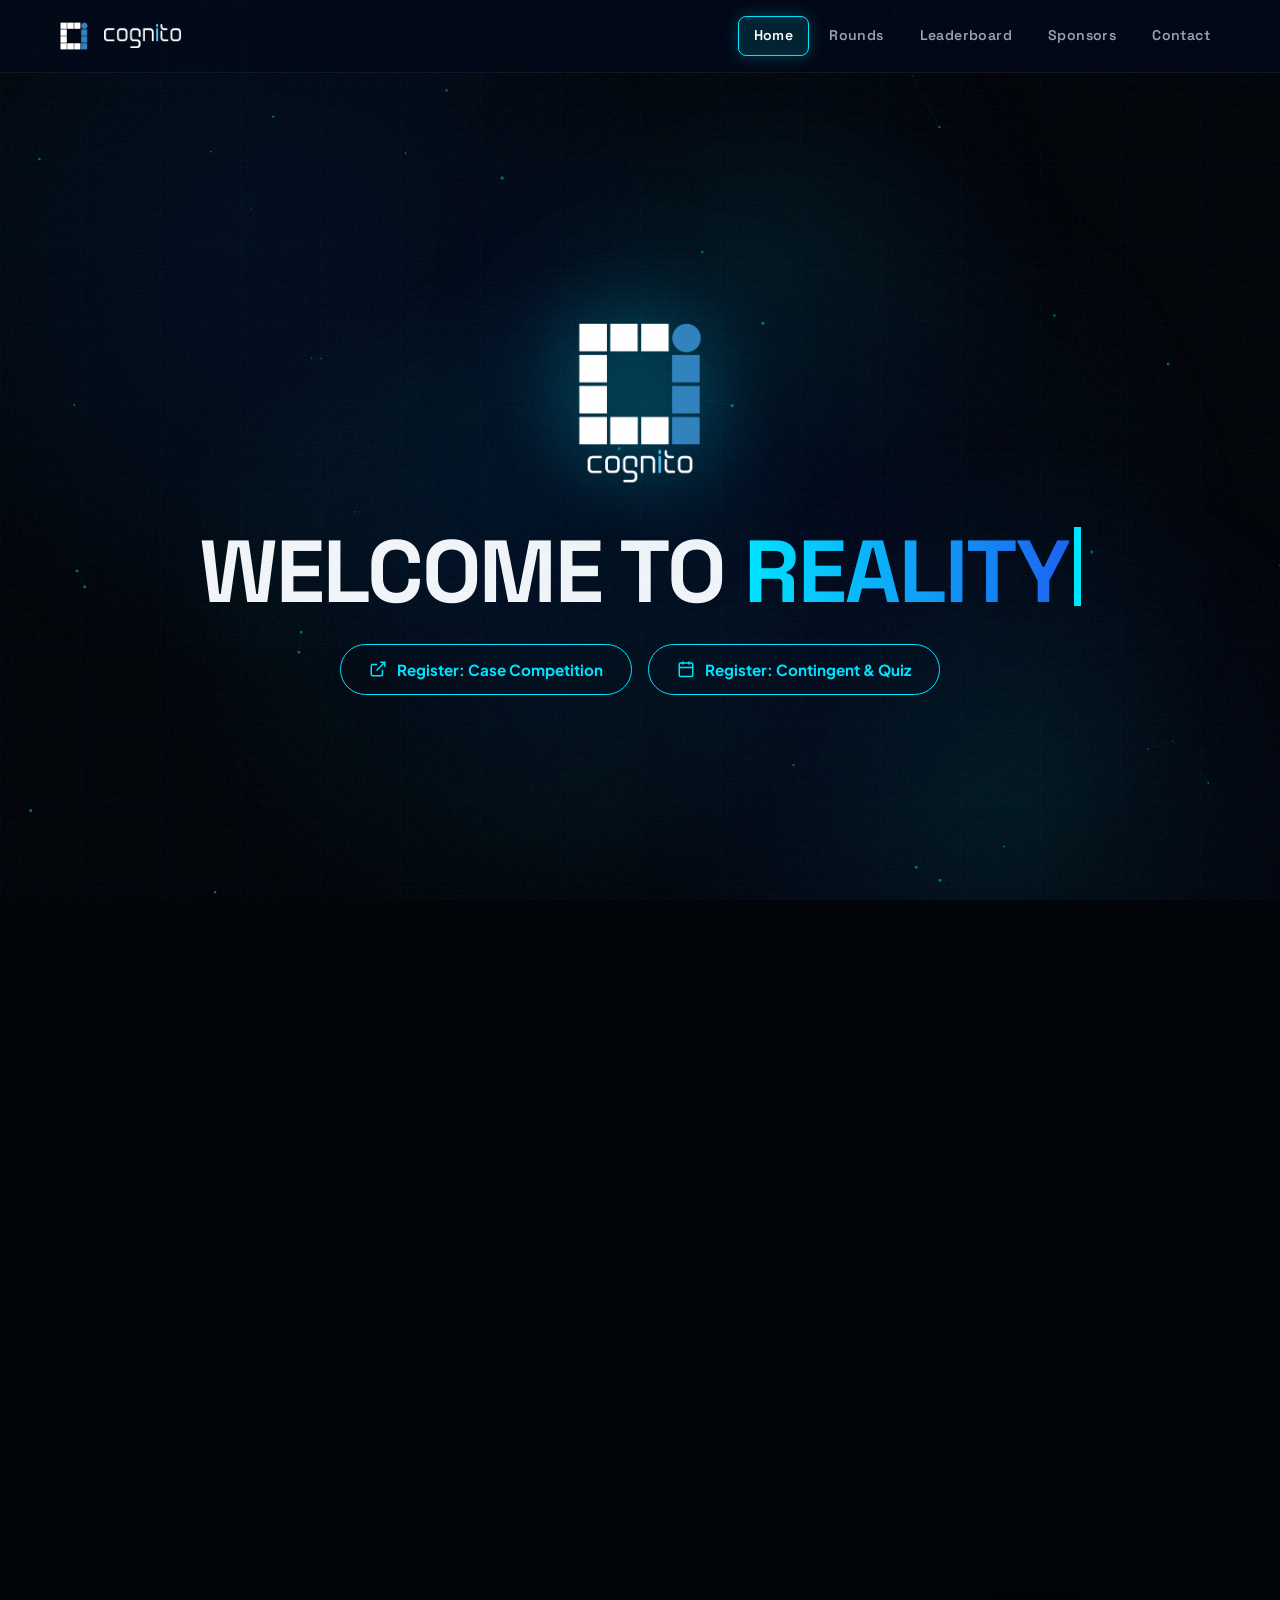
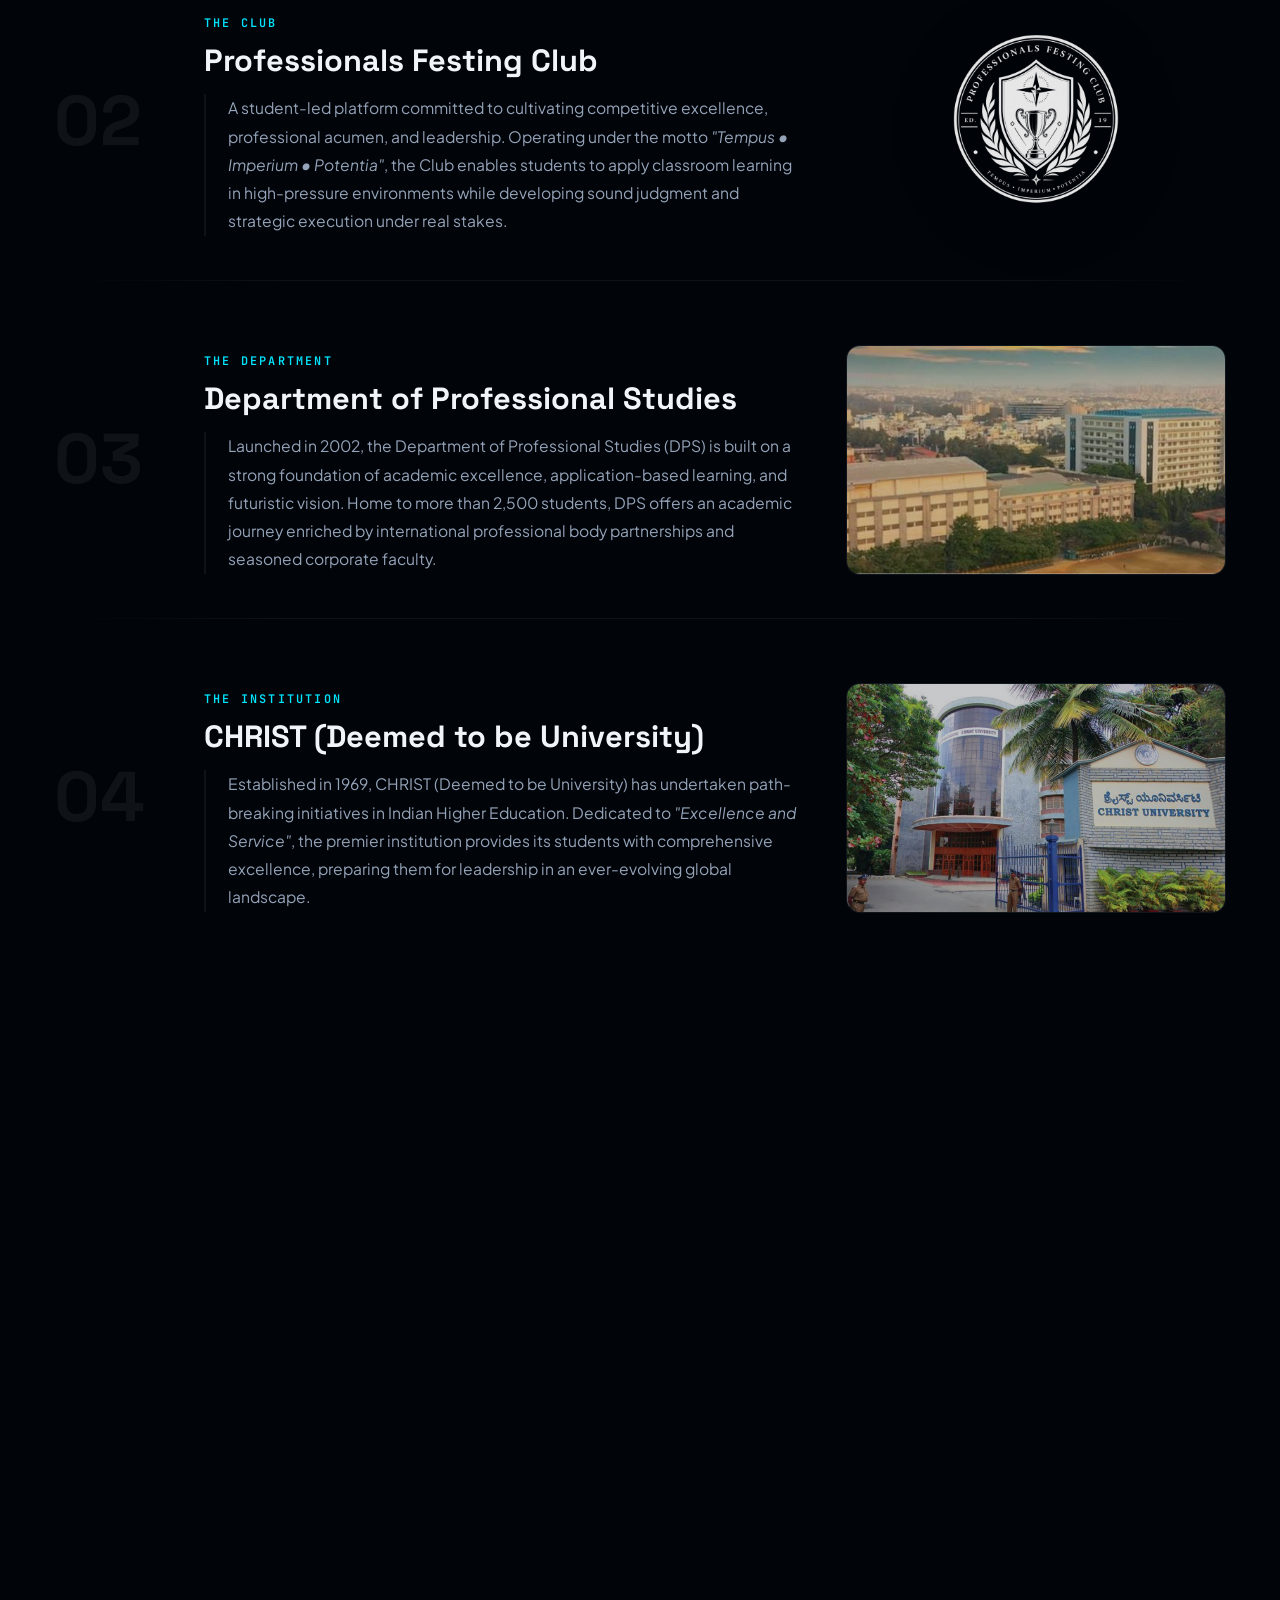
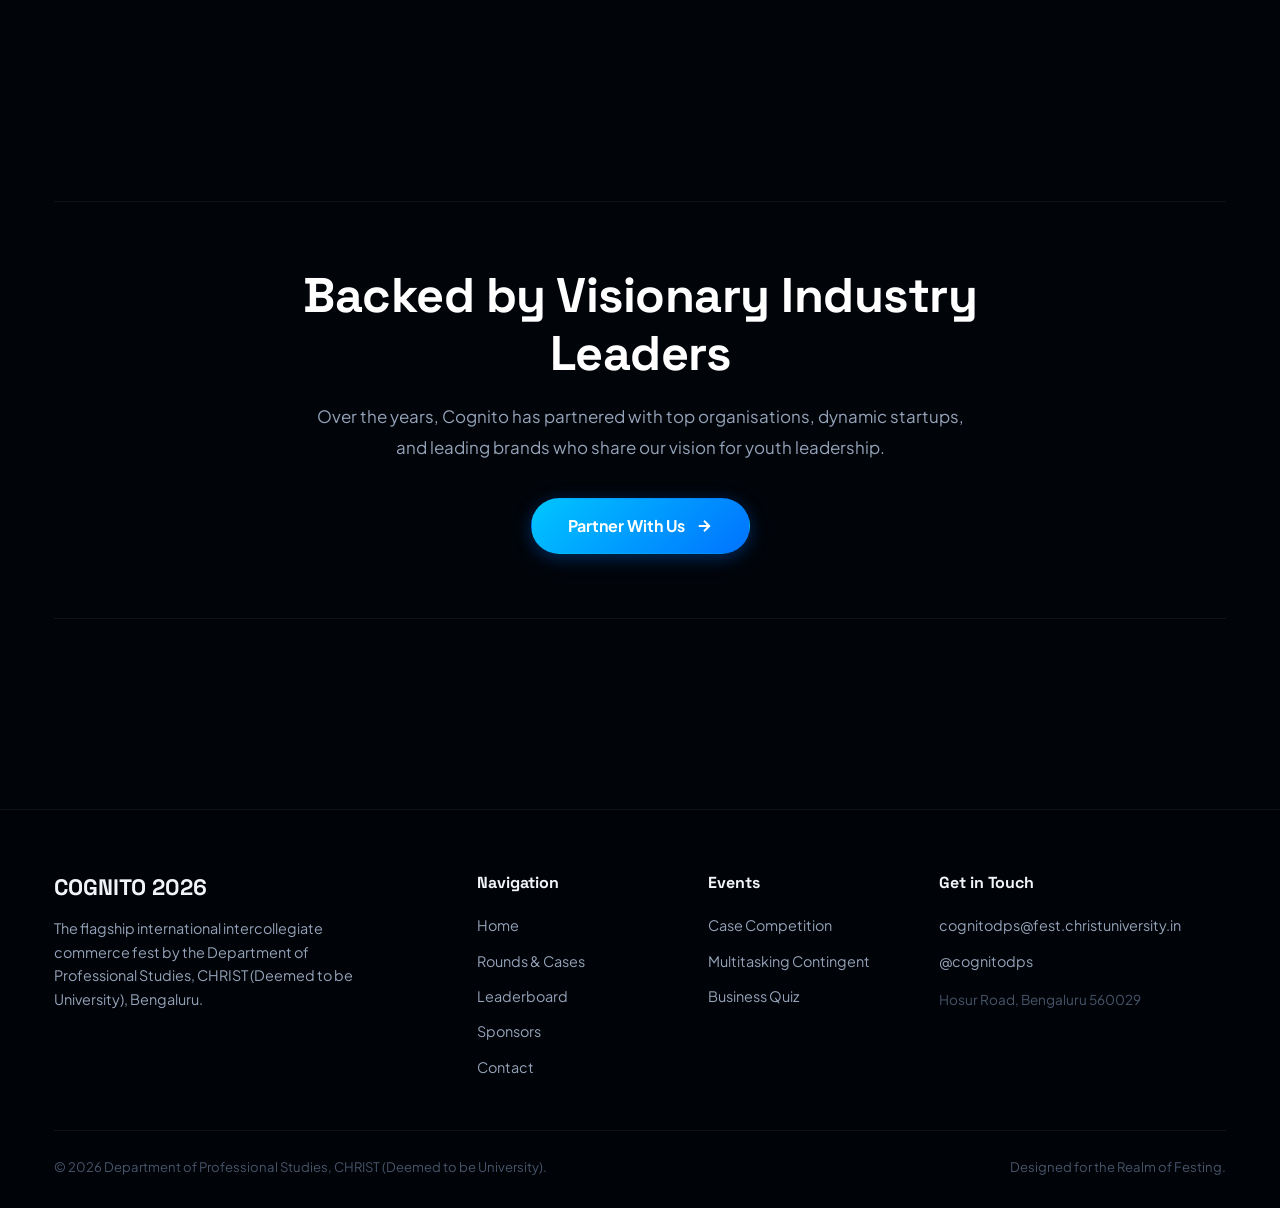
==== commit 21d47f52: "feat: restore full particle density & animated scanline drift, and add cinematic scroll reveal to ab" ====
--- a/index.html
+++ b/index.html
@@ -132,7 +132,7 @@
             </div>
 
             <!-- PFC -->
-            <div class="editorial-row reveal reveal-delay-1">
+            <div class="editorial-row reveal">
                 <div class="editorial-index-huge">02</div>
                 <div class="editorial-narrative">
                     <span class="ed-tag">The Club</span>
@@ -145,7 +145,7 @@
             </div>
 
             <!-- DPS -->
-            <div class="editorial-row reveal reveal-delay-2">
+            <div class="editorial-row reveal">
                 <div class="editorial-index-huge">03</div>
                 <div class="editorial-narrative">
                     <span class="ed-tag">The Department</span>
@@ -158,7 +158,7 @@
             </div>
 
             <!-- CHRIST -->
-            <div class="editorial-row reveal reveal-delay-3">
+            <div class="editorial-row reveal">
                 <div class="editorial-index-huge">04</div>
                 <div class="editorial-narrative">
                     <span class="ed-tag">The Institution</span>
--- a/styles.css
+++ b/styles.css
@@ -411,21 +411,31 @@
     z-index: 2;
 }
 
-/* Global scanline texture – static hardware-accelerated overlay (zero repaint cost) */
+/* Global scanline sweep – GPU-accelerated continuous drift */
 body::after {
     content: '';
     position: fixed;
-    inset: 0;
+    top: -12px;
+    left: 0;
+    width: 100vw;
+    height: calc(100vh + 24px);
     background: repeating-linear-gradient(
         to bottom,
         transparent 0px,
         transparent 3px,
-        rgba(0, 229, 255, 0.015) 3px,
-        rgba(0, 229, 255, 0.015) 4px
+        rgba(0, 229, 255, 0.016) 3px,
+        rgba(0, 229, 255, 0.016) 4px
     );
     pointer-events: none;
     z-index: 99;
     transform: translate3d(0, 0, 0);
+    will-change: transform;
+    animation: scanlineDrift 0.45s linear infinite;
+}
+
+@keyframes scanlineDrift {
+    0%   { transform: translate3d(0, 0, 0); }
+    100% { transform: translate3d(0, 8px, 0); }
 }
 
 .hero-inner { position:relative; z-index:1; }
@@ -738,7 +748,7 @@
     margin: 0 -24px;
     border-radius: 18px;
     position: relative;
-    transition: background 0.4s var(--ease-out);
+    transition: background 0.4s var(--ease-out), opacity 0.8s var(--ease-out), transform 0.8s var(--ease-out);
 }
 .editorial-row::after {
     content: '';
@@ -748,7 +758,14 @@
     right: 24px;
     height: 1px;
     background: linear-gradient(90deg, transparent 0%, var(--edge-dim) 20%, var(--edge-dim) 80%, transparent 100%);
-    transition: background 0.4s var(--ease-out);
+    transition: background 0.4s var(--ease-out), transform 0.9s var(--ease-out) 0.1s, opacity 0.9s var(--ease-out) 0.1s;
+    transform: scaleX(0);
+    transform-origin: center;
+    opacity: 0;
+}
+.editorial-row.visible::after {
+    transform: scaleX(1);
+    opacity: 1;
 }
 .editorial-row:last-child::after {
     display: none;
@@ -758,6 +775,37 @@
 }
 .editorial-row:hover::after {
     background: linear-gradient(90deg, transparent 0%, var(--primary) 30%, var(--secondary) 70%, transparent 100%);
+}
+
+/* Staggered child scroll reveal elements inside about pillars */
+.editorial-row.reveal .editorial-index-huge {
+    opacity: 0;
+    transform: translate3d(-28px, 0, 0);
+    transition: opacity 0.7s var(--ease-out) 0.06s, transform 0.7s var(--ease-out) 0.06s, color 0.45s var(--ease-out), text-shadow 0.45s var(--ease-out);
+}
+.editorial-row.reveal.visible .editorial-index-huge {
+    opacity: 1;
+    transform: translate3d(0, 0, 0);
+}
+
+.editorial-row.reveal .editorial-narrative {
+    opacity: 0;
+    transform: translate3d(0, 24px, 0);
+    transition: opacity 0.75s var(--ease-out) 0.12s, transform 0.75s var(--ease-out) 0.12s;
+}
+.editorial-row.reveal.visible .editorial-narrative {
+    opacity: 1;
+    transform: translate3d(0, 0, 0);
+}
+
+.editorial-row.reveal .editorial-image-frame {
+    opacity: 0;
+    transform: scale3d(0.92, 0.92, 1) translate3d(24px, 0, 0);
+    transition: opacity 0.8s var(--ease-out) 0.18s, transform 0.8s var(--ease-spring) 0.18s, border-color 0.4s var(--ease-out), box-shadow 0.4s var(--ease-out);
+}
+.editorial-row.reveal.visible .editorial-image-frame {
+    opacity: 1;
+    transform: scale3d(1, 1, 1) translate3d(0, 0, 0);
 }
 
 .editorial-index-huge {
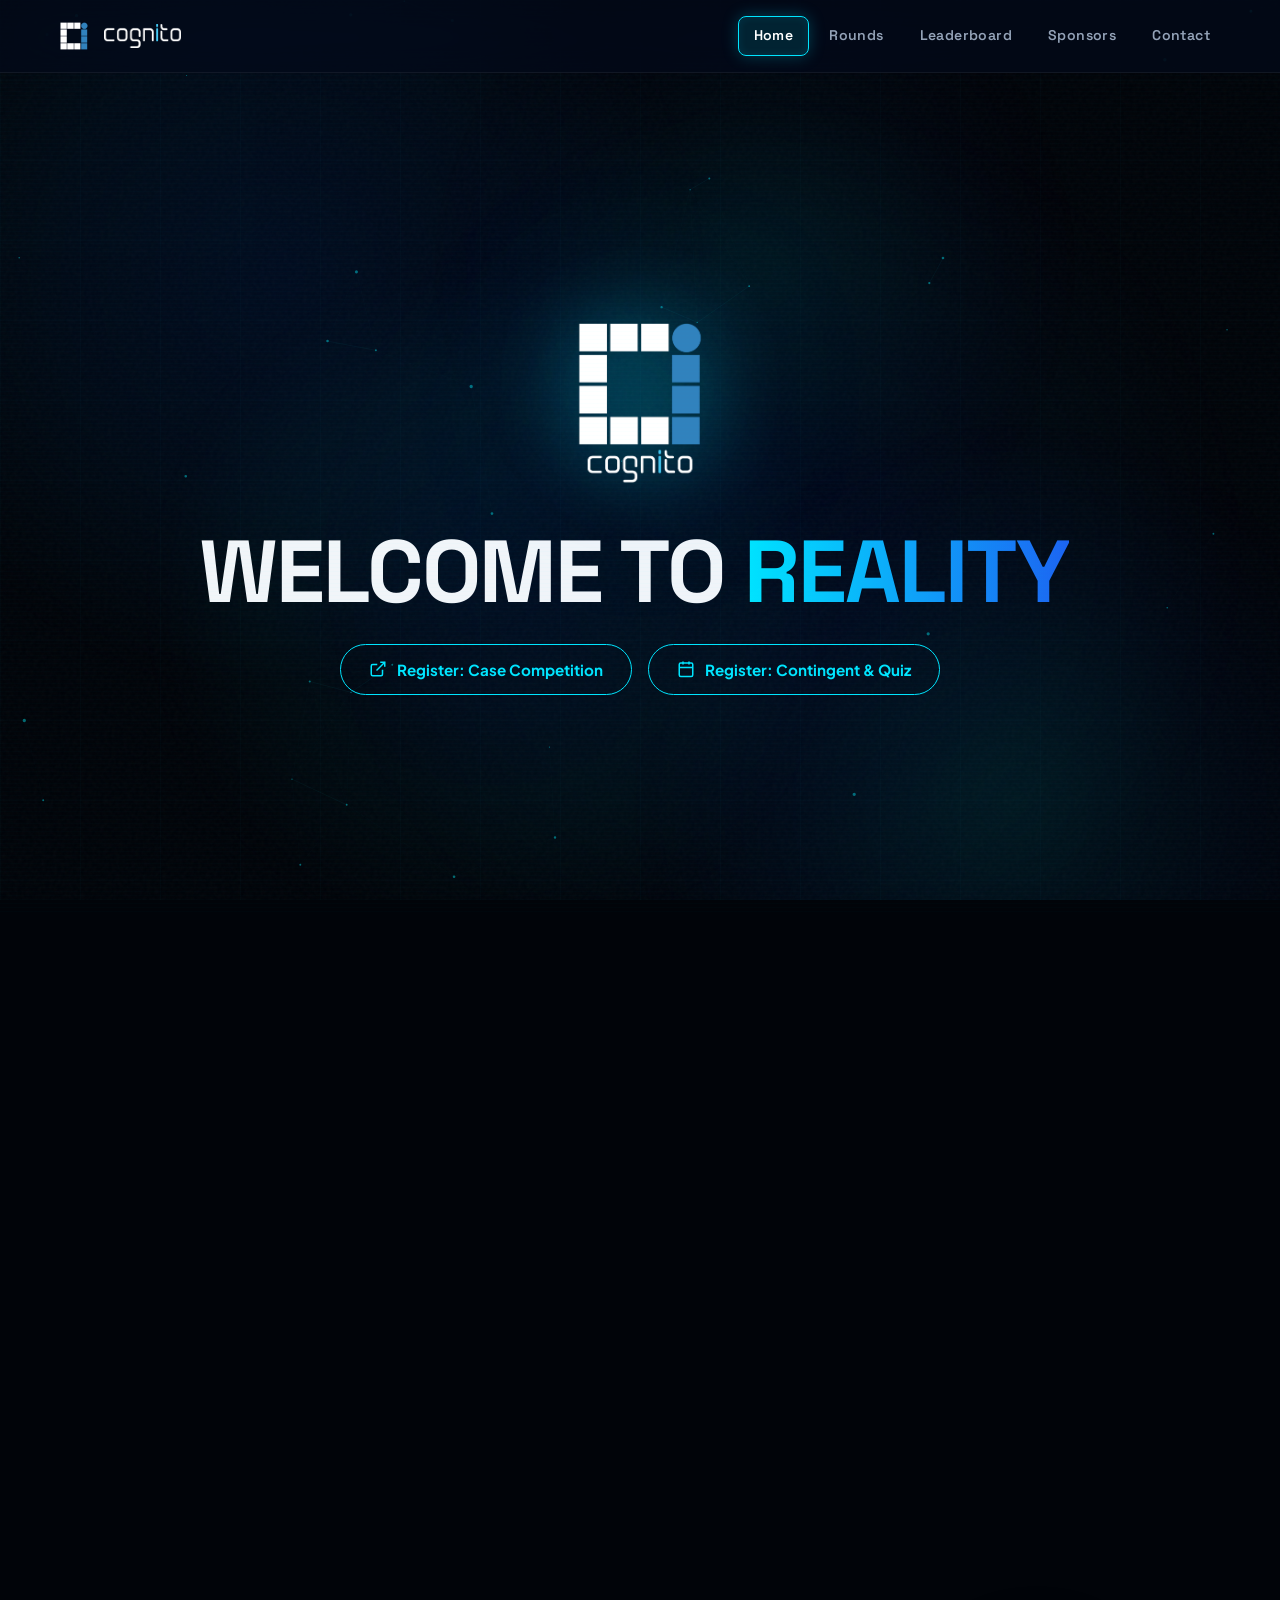
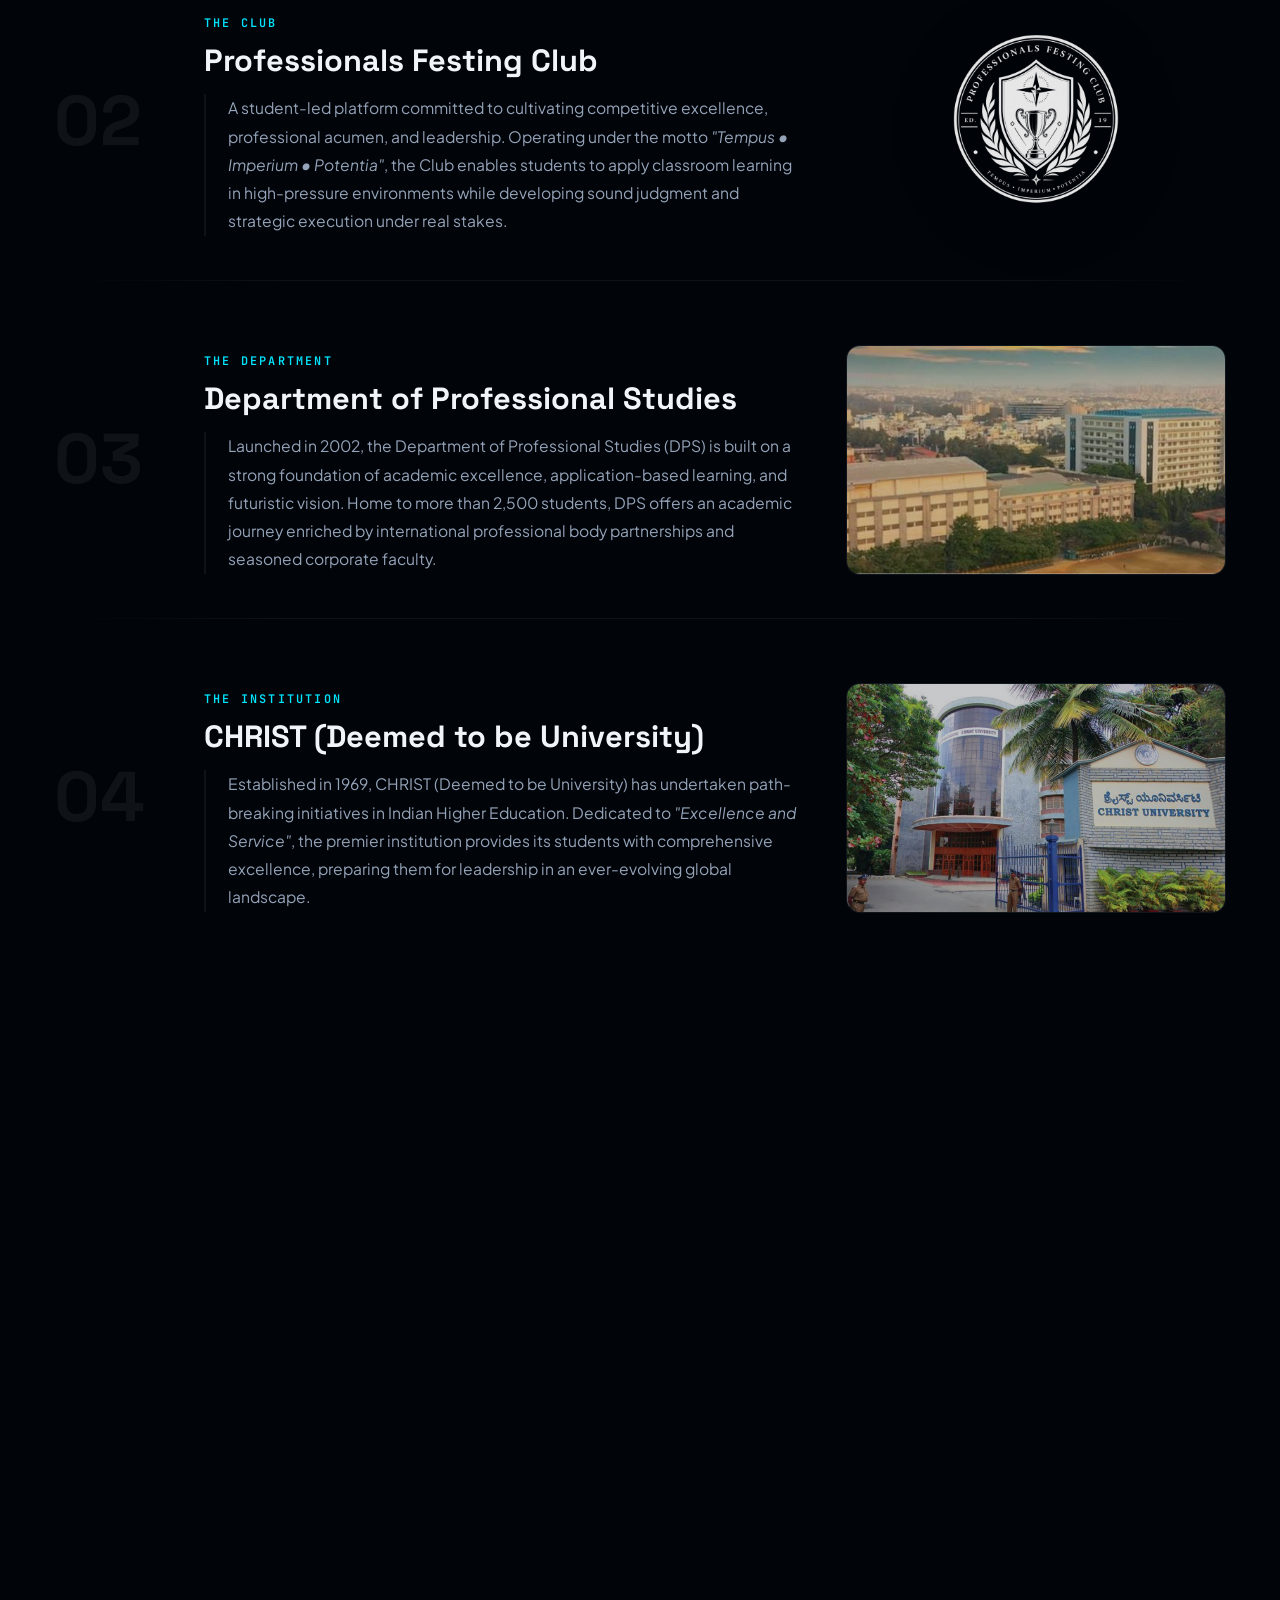
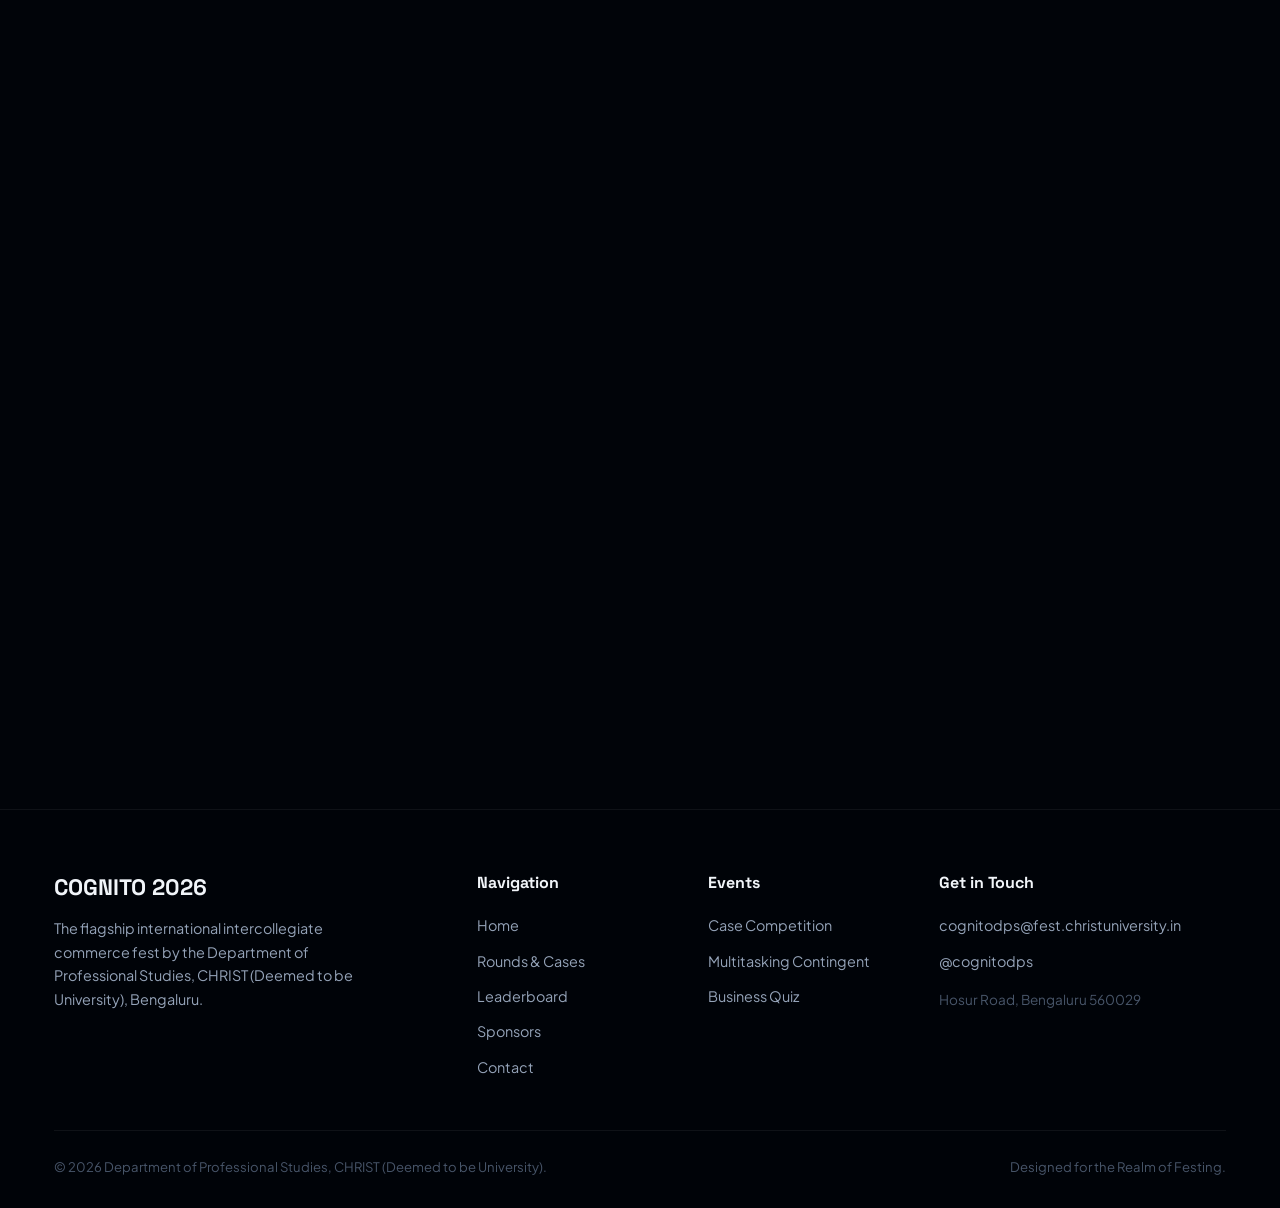
==== commit 6ae81773: "fix(audit): exhaustive production readiness & vulnerability hardening across all layers" ====
--- a/index.html
+++ b/index.html
@@ -19,6 +19,9 @@
     <meta name="twitter:image" content="https://cognito-website.arghyam517.workers.dev/assets/preview.jpg">
     
     <link rel="icon" type="image/png" href="assets/cognito-textless.png">
+    <link rel="preconnect" href="https://fonts.googleapis.com">
+    <link rel="preconnect" href="https://fonts.gstatic.com" crossorigin>
+    <link rel="stylesheet" href="https://fonts.googleapis.com/css2?family=Plus+Jakarta+Sans:wght@300;400;500;600;700;800&family=Space+Grotesk:wght@500;600;700&family=JetBrains+Mono:wght@400;500;600&display=swap">
     <link rel="stylesheet" href="styles.css">
     <script src="config.js"></script>
 </head>
@@ -69,11 +72,11 @@
         </h1>
 
         <div class="hero-actions">
-            <a href="#" target="_blank" class="btn btn-hero btn-pill link-case">
+            <a href="#" target="_blank" rel="noopener noreferrer" class="btn btn-hero btn-pill link-case">
                 <svg width="18" height="18" viewBox="0 0 24 24" fill="none" stroke="currentColor" stroke-width="2"><path d="M18 13v6a2 2 0 0 1-2 2H5a2 2 0 0 1-2-2V8a2 2 0 0 1 2-2h6"/><polyline points="15 3 21 3 21 9"/><line x1="10" y1="14" x2="21" y2="3"/></svg>
                 Register: Case Competition
             </a>
-            <a href="#" target="_blank" class="btn btn-hero btn-pill link-quiz">
+            <a href="#" target="_blank" rel="noopener noreferrer" class="btn btn-hero btn-pill link-quiz">
                 <svg width="18" height="18" viewBox="0 0 24 24" fill="none" stroke="currentColor" stroke-width="2"><rect x="3" y="4" width="18" height="18" rx="2" ry="2"/><line x1="16" y1="2" x2="16" y2="6"/><line x1="8" y1="2" x2="8" y2="6"/><line x1="3" y1="10" x2="21" y2="10"/></svg>
                 Register: Contingent &amp; Quiz
             </a>
@@ -255,7 +258,7 @@
                 <h5>Get in Touch</h5>
                 <ul>
                     <li><a href="#" class="contact-email-link">cognitodps@fest.christuniversity.in</a></li>
-                    <li><a href="https://instagram.com/cognitodps" target="_blank" class="instagram-link">@cognitodps</a></li>
+                    <li><a href="https://instagram.com/cognitodps" target="_blank" rel="noopener noreferrer" class="instagram-link">@cognitodps</a></li>
                     <li style="color:var(--text-dim);font-size:0.85rem;margin-top:6px">Hosur Road, Bengaluru 560029</li>
                 </ul>
             </div>
--- a/styles.css
+++ b/styles.css
@@ -1785,18 +1785,122 @@
 
 @media (max-width: 860px) {
     .editorial-split-dossier {
+        display: flex;
+        flex-direction: column;
         grid-template-columns: 1fr;
         min-height: auto;
-    }
-    .editorial-split-dossier.has-scrollable-stream .dossier-stream-rail.stream-rail-scrollable {
-        max-height: 290px;
+        border-top: 1px solid var(--edge-dim);
+        border-bottom: 1px solid var(--edge-dim);
+        margin: 12px 0 20px;
+    }
+    .editorial-split-dossier.has-scrollable-stream {
+        min-height: auto;
+    }
+    .editorial-split-dossier.has-scrollable-stream .dossier-canvas {
+        max-height: none;
+        overflow-y: visible;
     }
     .dossier-stream-rail {
+        display: flex;
+        flex-direction: row;
+        overflow-x: auto;
+        overflow-y: hidden;
+        -webkit-overflow-scrolling: touch;
         border-right: none;
         border-bottom: 1px solid var(--edge-dim);
+        padding: 12px 6px;
+        gap: 8px;
+        scrollbar-width: thin;
+        scrollbar-color: rgba(0, 229, 255, 0.25) transparent;
+    }
+    .dossier-stream-rail::-webkit-scrollbar {
+        height: 4px;
+    }
+    .dossier-stream-rail::-webkit-scrollbar-thumb {
+        background: rgba(0, 229, 255, 0.25);
+        border-radius: 4px;
+    }
+    .editorial-split-dossier.has-scrollable-stream .dossier-stream-rail.stream-rail-scrollable {
+        max-height: none;
+        overflow-y: hidden;
+        overflow-x: auto;
+    }
+    .stream-row {
+        flex: 0 0 auto;
+        width: auto;
+        max-width: 280px;
+        min-width: 150px;
+        padding: 10px 14px;
+        border-radius: 8px;
+        border: 1px solid var(--edge-dim);
+        background: rgba(3, 11, 26, 0.65);
+        gap: 4px;
+        transition: all 0.22s var(--ease-out);
+    }
+    .stream-row:last-child {
+        border-bottom: 1px solid var(--edge-dim);
+    }
+    .stream-row.active {
+        background: rgba(0, 229, 255, 0.08);
+        border-color: var(--primary);
+        box-shadow: 0 0 14px rgba(0, 229, 255, 0.16);
+    }
+    .stream-row.active::before {
+        display: none;
+    }
+    .stream-row-header {
+        display: flex;
+        flex-direction: column;
+        align-items: flex-start;
+        gap: 4px;
+    }
+    .stream-row-title {
+        font-size: 0.9rem;
+        font-weight: 700;
+        white-space: nowrap;
+        overflow: hidden;
+        text-overflow: ellipsis;
+        max-width: 250px;
+        line-height: 1.3;
+    }
+    .stream-row-beacon {
+        font-size: 0.68rem;
+        line-height: 1.2;
     }
     .dossier-canvas {
-        padding: 30px 20px;
+        padding: 24px 14px;
+    }
+    .canvas-tag {
+        font-size: 0.7rem;
+        margin-bottom: 8px;
+    }
+    .canvas-title {
+        font-size: 1.45rem;
+        line-height: 1.3;
+        margin-bottom: 12px;
+    }
+    .canvas-text {
+        font-size: 0.94rem;
+        line-height: 1.75;
+        padding-left: 14px;
+        margin-bottom: 20px;
+    }
+    .canvas-meta-strip {
+        gap: 10px;
+        margin-bottom: 20px;
+        padding-bottom: 16px;
+    }
+    .meta-strip-item {
+        font-size: 0.78rem;
+    }
+    .canvas-actions {
+        gap: 10px;
+    }
+    .canvas-actions .btn-action-secondary {
+        width: 100%;
+        text-align: center;
+        justify-content: center;
+        padding: 10px 16px;
     }
 }
 
@@ -2590,10 +2694,54 @@
     .rounds-drawer-actions .btn-action-primary,
     .rounds-drawer-actions .btn-action-secondary { width: 100%; }
 
-    .round-accordion-header { padding: 14px 0; gap: 12px; }
-    .round-header-left { gap: 10px; }
-    .round-header-title { font-size: 1.28rem; }
-    .round-dropdown-btn { padding: 6px 12px; font-size: 0.72rem; }
+    .round-accordion-group { margin-bottom: 16px; }
+    .round-accordion-header {
+        flex-direction: column;
+        align-items: stretch;
+        padding: 16px 4px;
+        gap: 10px;
+    }
+    .round-header-left {
+        display: flex;
+        align-items: center;
+        justify-content: space-between;
+        width: 100%;
+        gap: 10px;
+    }
+    .round-header-title {
+        font-size: 1.25rem;
+        line-height: 1.3;
+        flex: 1;
+        min-width: 0;
+        word-break: break-word;
+    }
+    .round-header-badge {
+        flex-shrink: 0;
+        font-size: 0.7rem;
+        padding: 2px 8px;
+    }
+    .round-header-right {
+        display: flex;
+        align-items: center;
+        justify-content: flex-start;
+        gap: 8px;
+        flex-wrap: wrap;
+        width: 100%;
+        padding-top: 4px;
+    }
+    .round-deadline-tag {
+        font-size: 0.7rem;
+        padding: 4px 10px;
+    }
+    .round-submit-btn {
+        padding: 6px 14px;
+        font-size: 0.72rem;
+    }
+    .round-dropdown-btn {
+        margin-left: auto;
+        padding: 6px 12px;
+        font-size: 0.72rem;
+    }
 
     .exhibit-card { padding: 16px 18px; gap: 12px; }
     .exhibit-card-header { flex-direction: column; align-items: flex-start; gap: 8px; }
@@ -2616,4 +2764,12 @@
     .timeline-actions .btn { width: 100%; text-align: center; }
 
     .accordion-header { padding: 20px; }
+}
+
+@media (max-width: 600px) {
+    .container { padding: 0 16px; }
+    .filter-tabs { width: 100%; max-width: 380px; display: flex; }
+    .filter-tabs .tab-btn { flex: 1; padding: 9px 8px; font-size: 0.82rem; white-space: nowrap; }
+    .filter-tabs-sub { max-width: 290px; }
+    .filter-tabs-sub .tab-btn { min-width: 66px; padding: 7px 8px; font-size: 0.78rem; }
 }
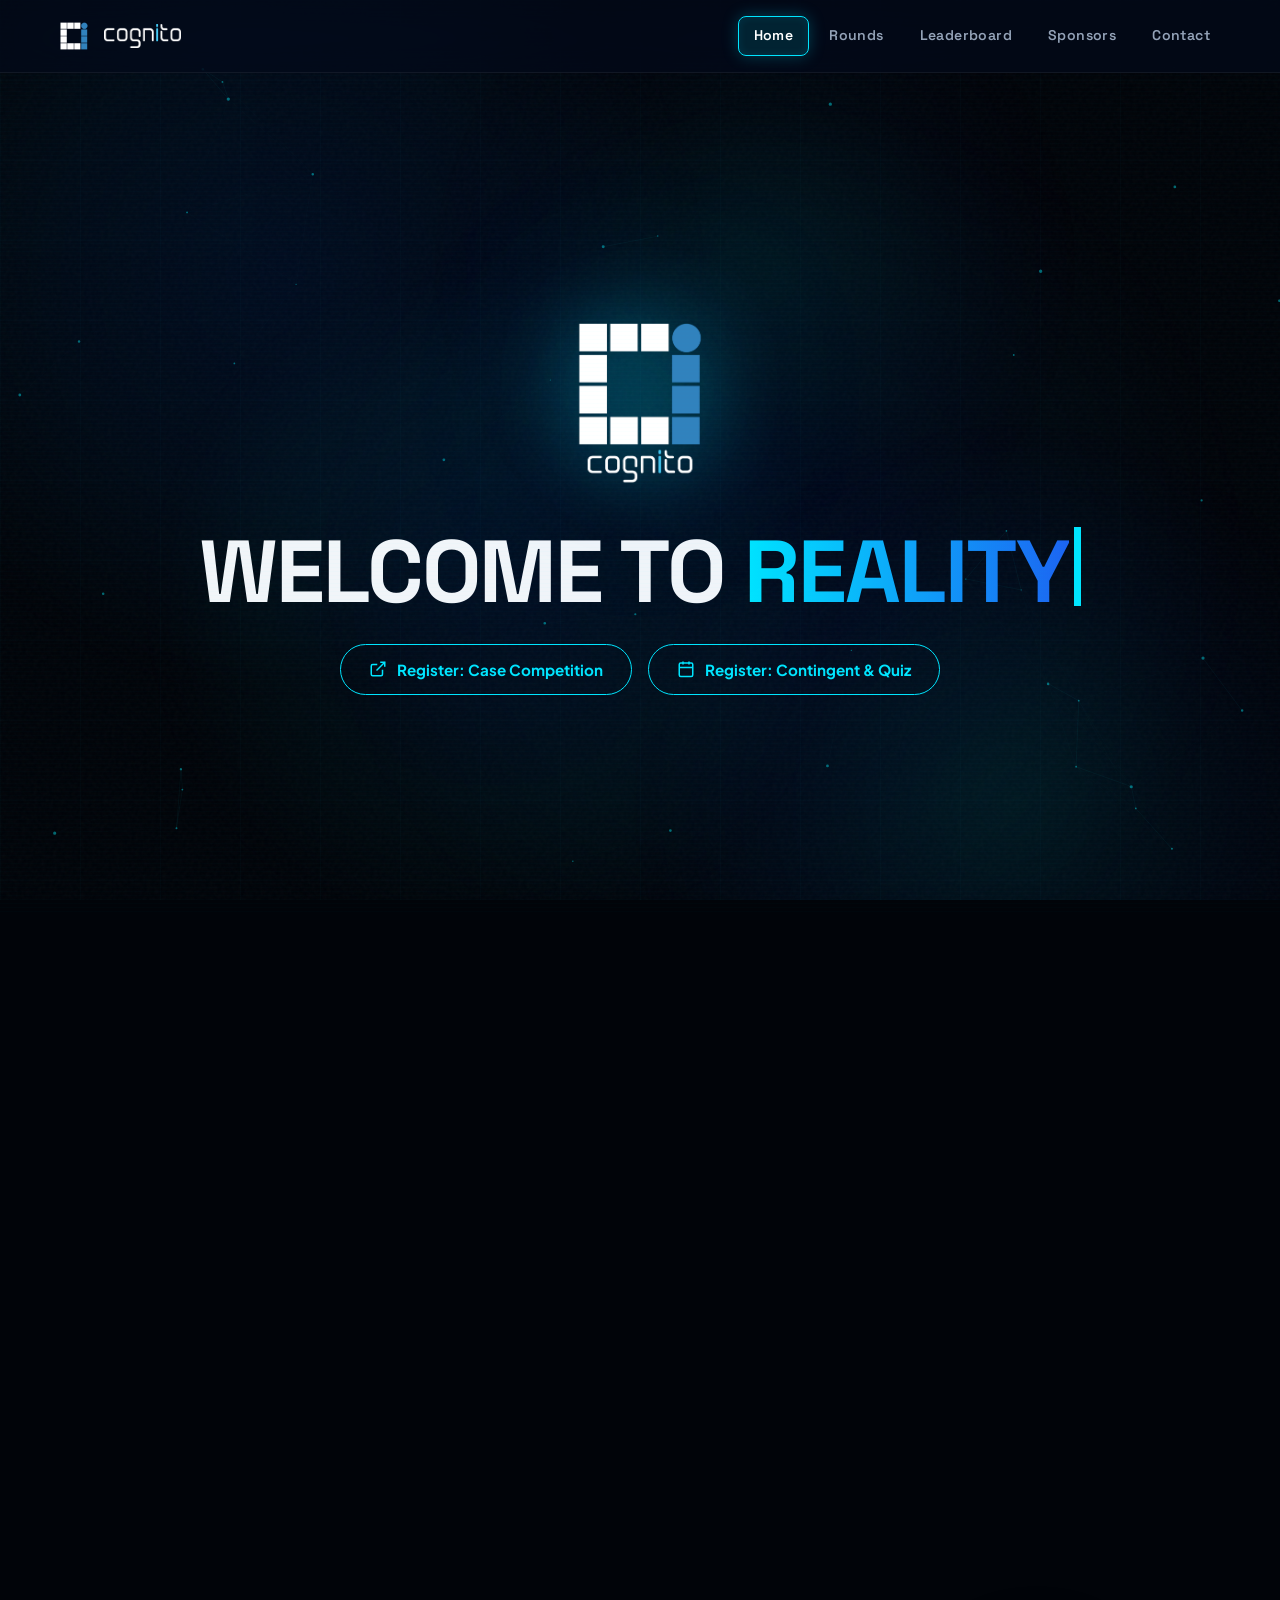
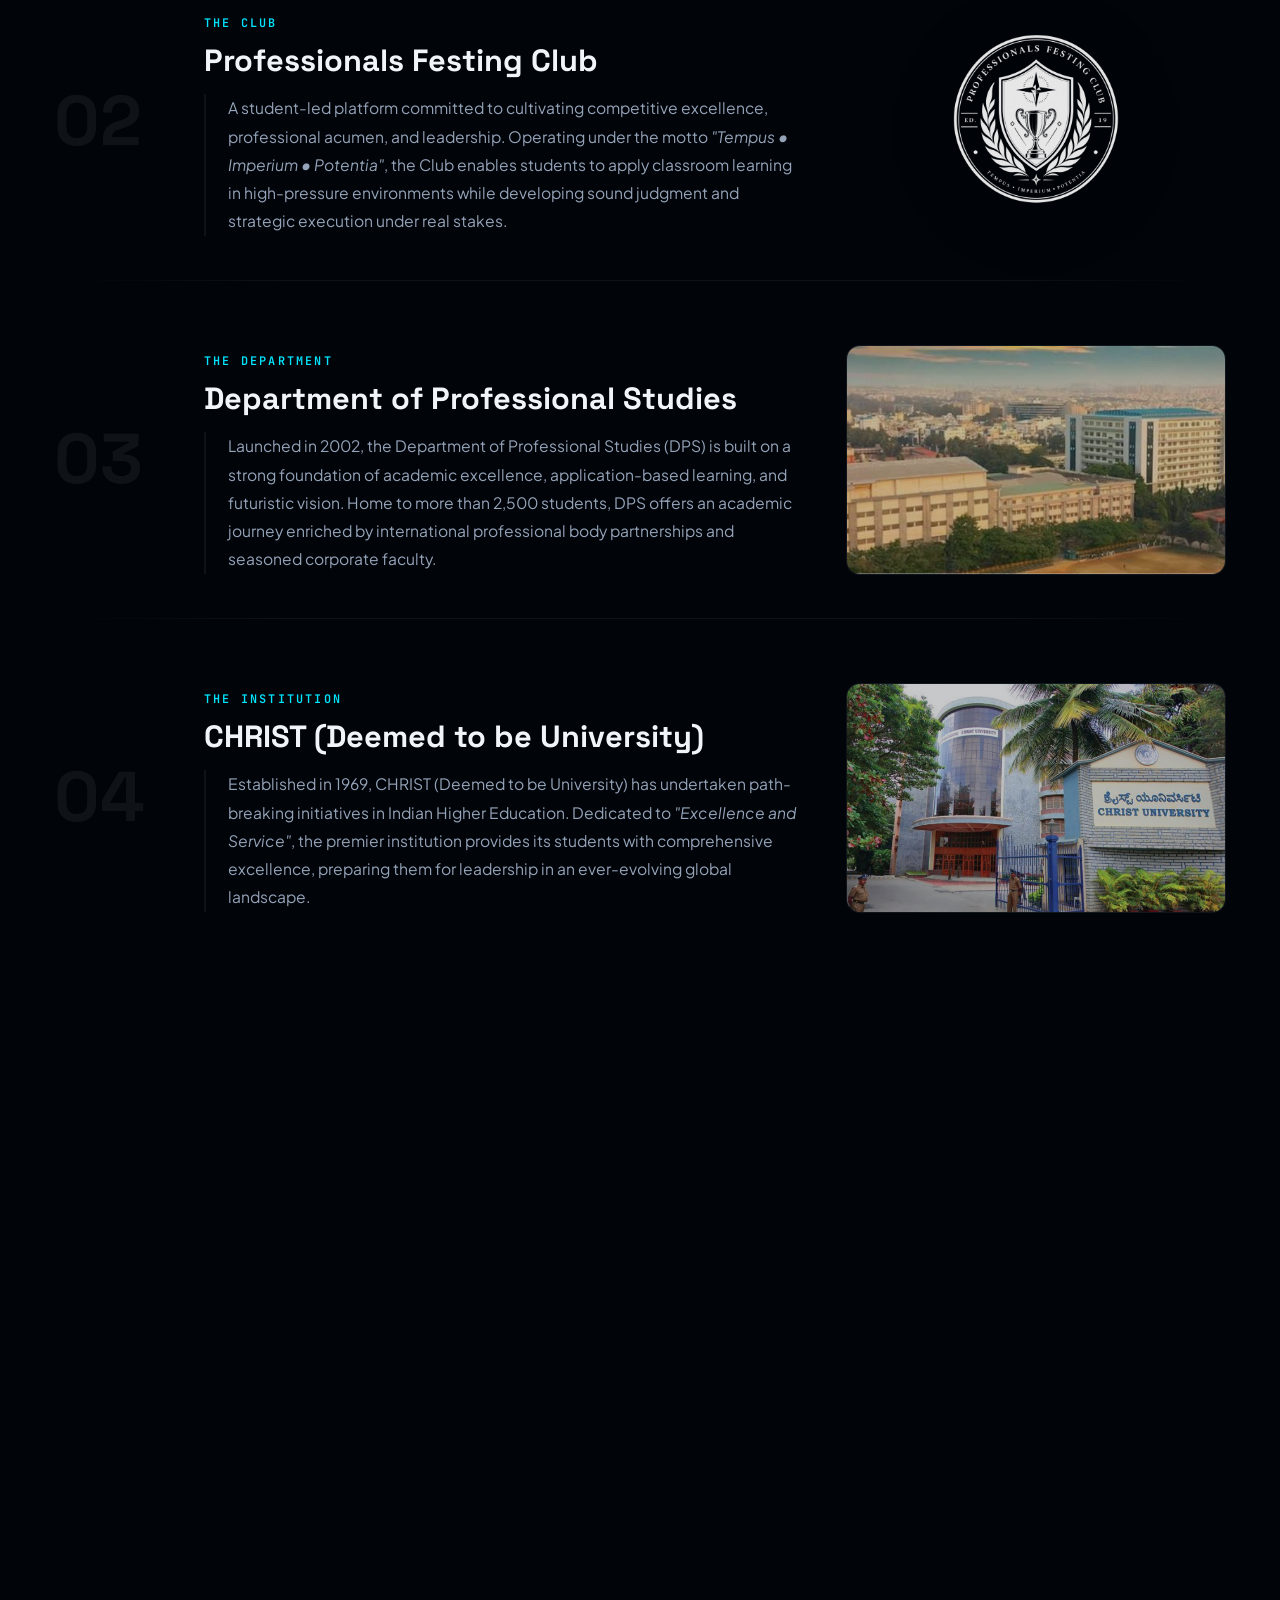
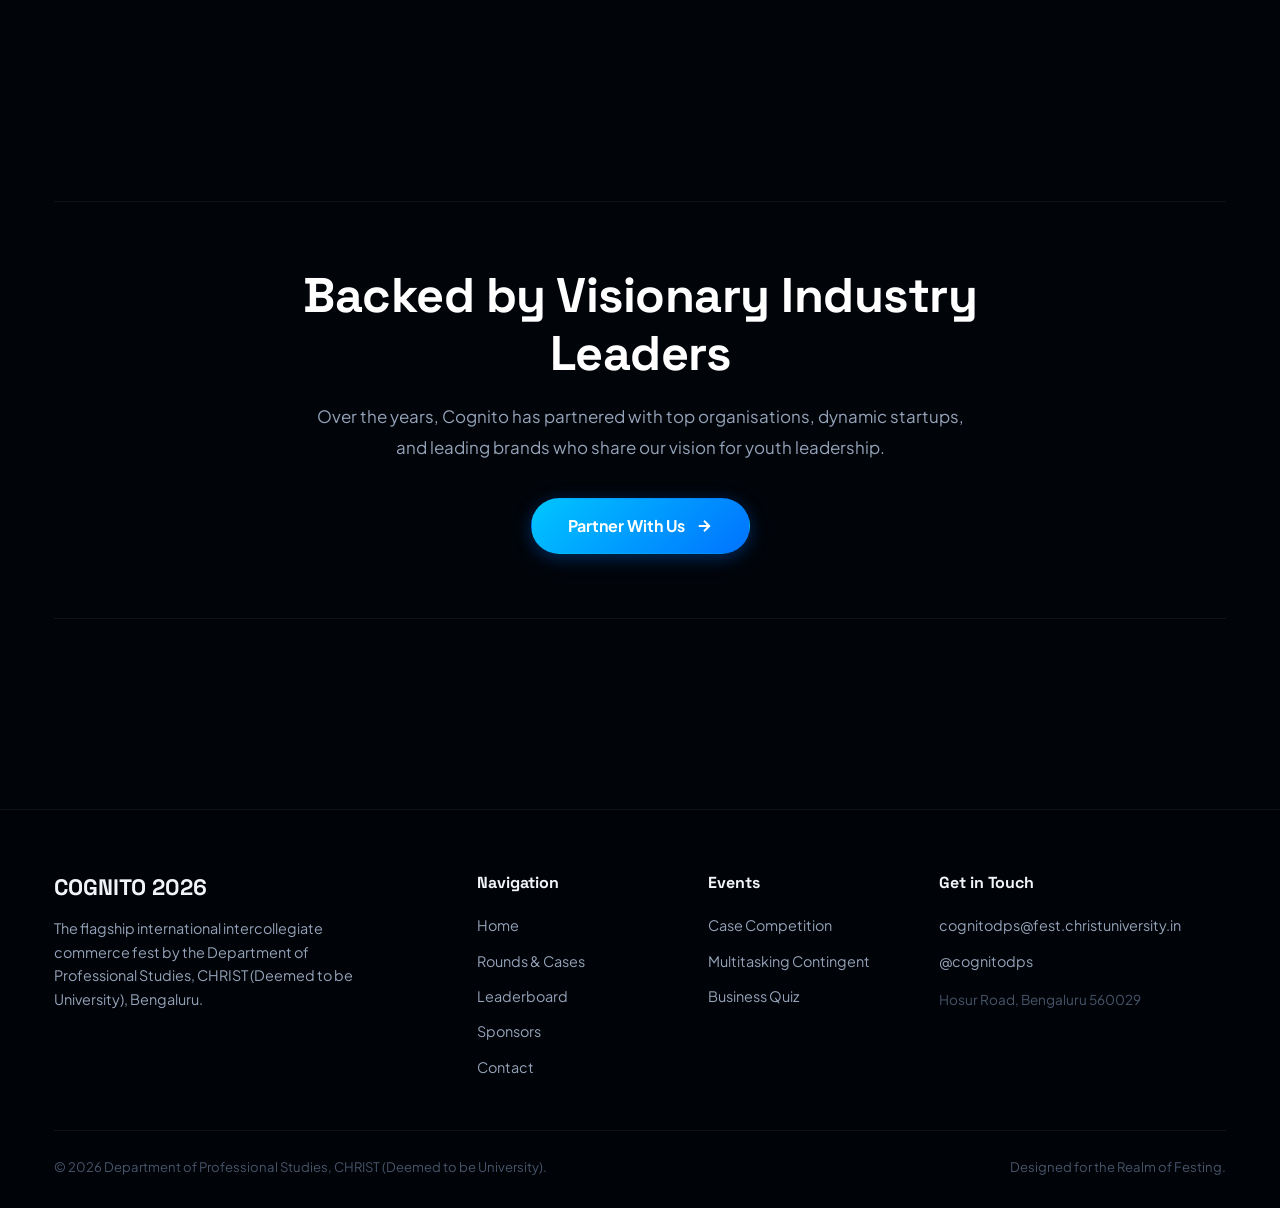
==== commit f46234b2: "fix(html): clean up iframe permissions policy to prevent Firefox feature warnings" ====
--- a/index.html
+++ b/index.html
@@ -106,7 +106,7 @@
         </div>
         <div class="trailer-wrapper reveal-scale">
             <div class="video-container">
-                <iframe id="trailer-iframe" src="" title="Cognito 2026 Trailer" allow="accelerometer; autoplay; clipboard-write; encrypted-media; gyroscope; picture-in-picture" allowfullscreen></iframe>
+                <iframe id="trailer-iframe" src="" title="Cognito 2026 Trailer" allow="autoplay; encrypted-media; picture-in-picture" allowfullscreen></iframe>
             </div>
         </div>
     </div>
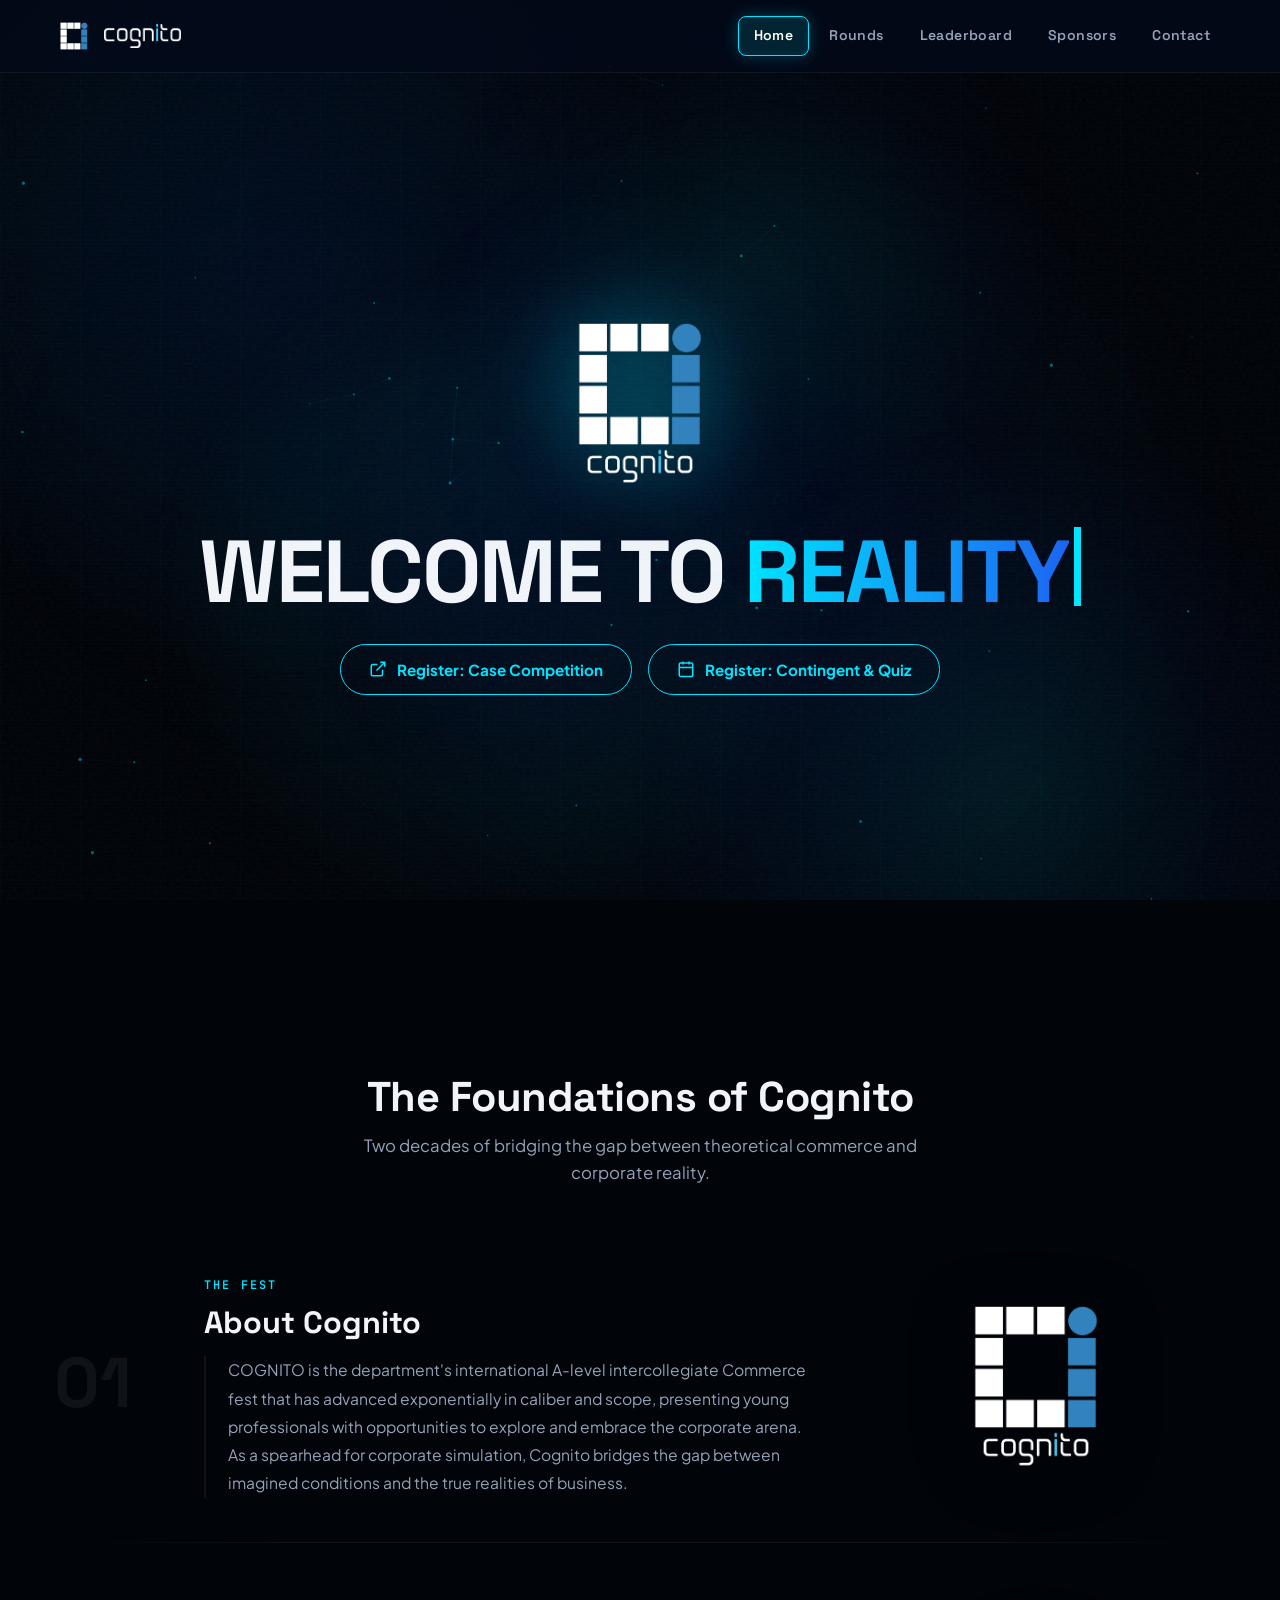
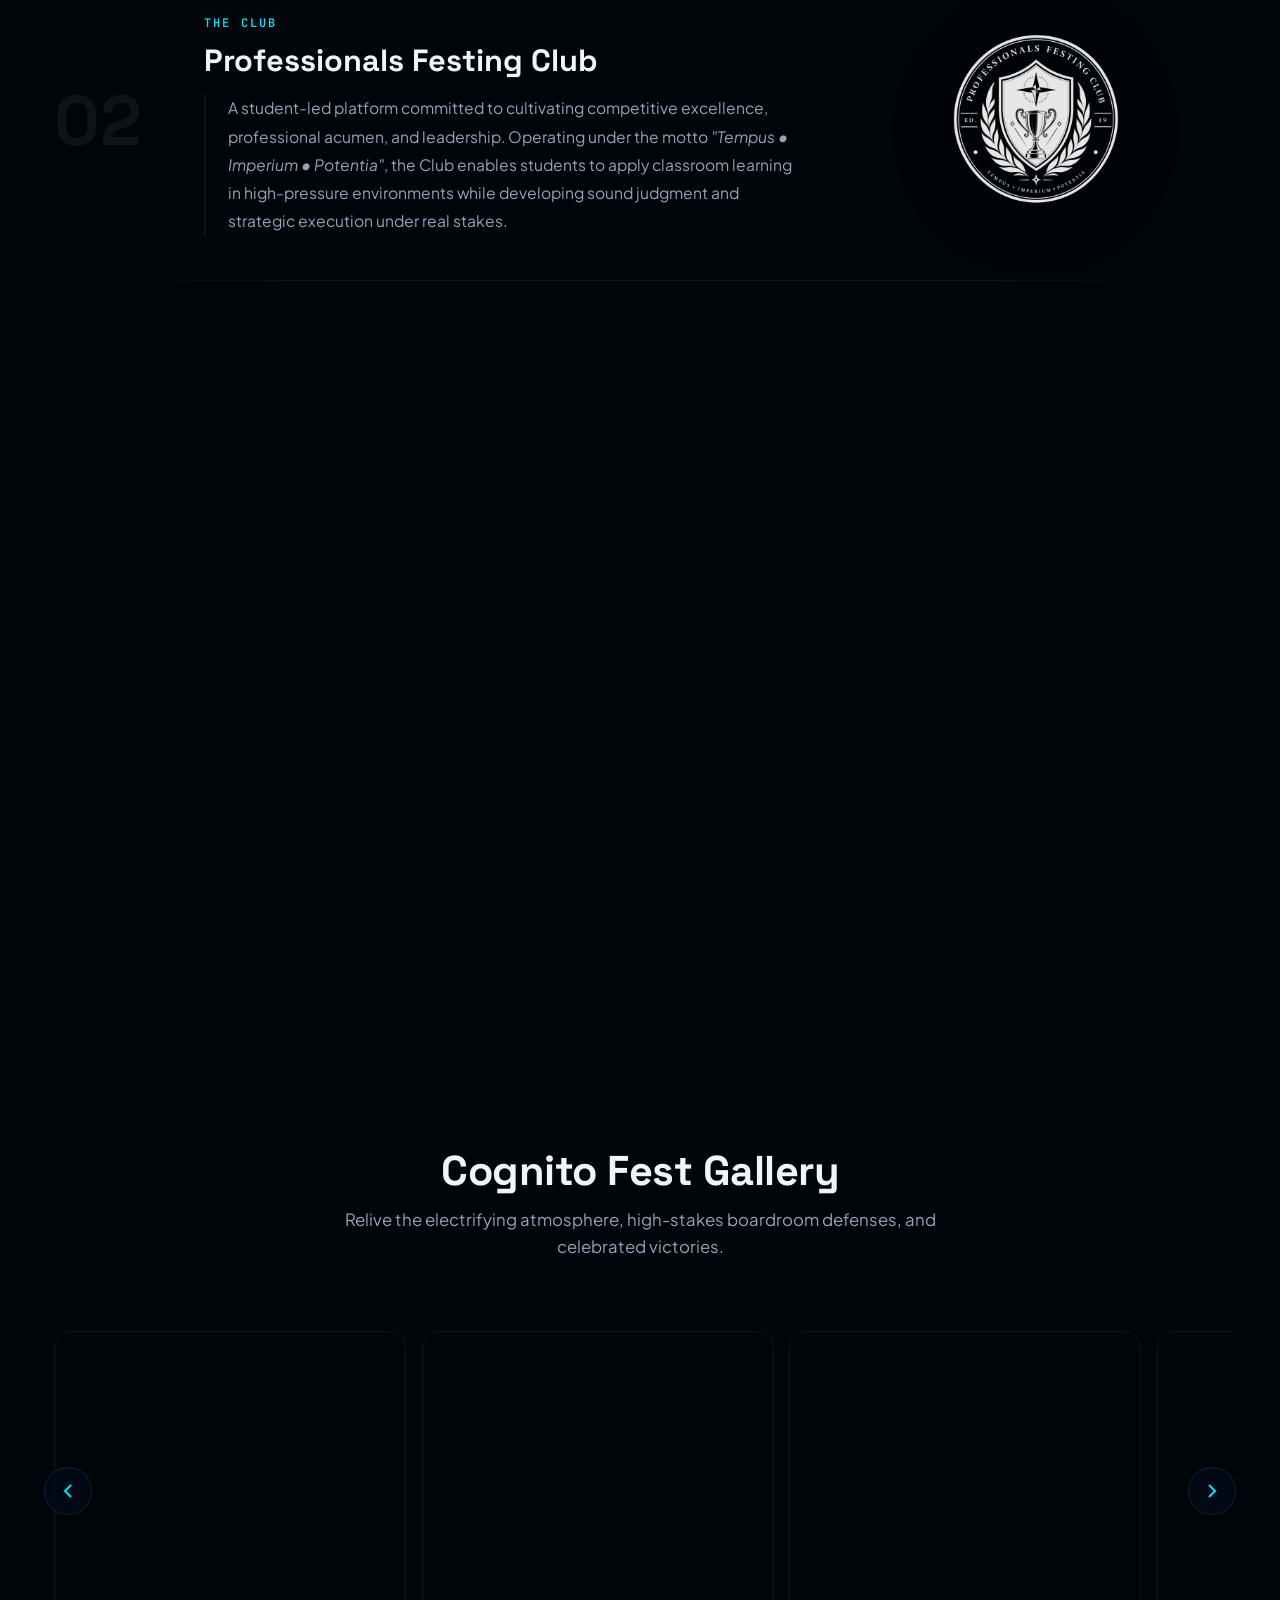
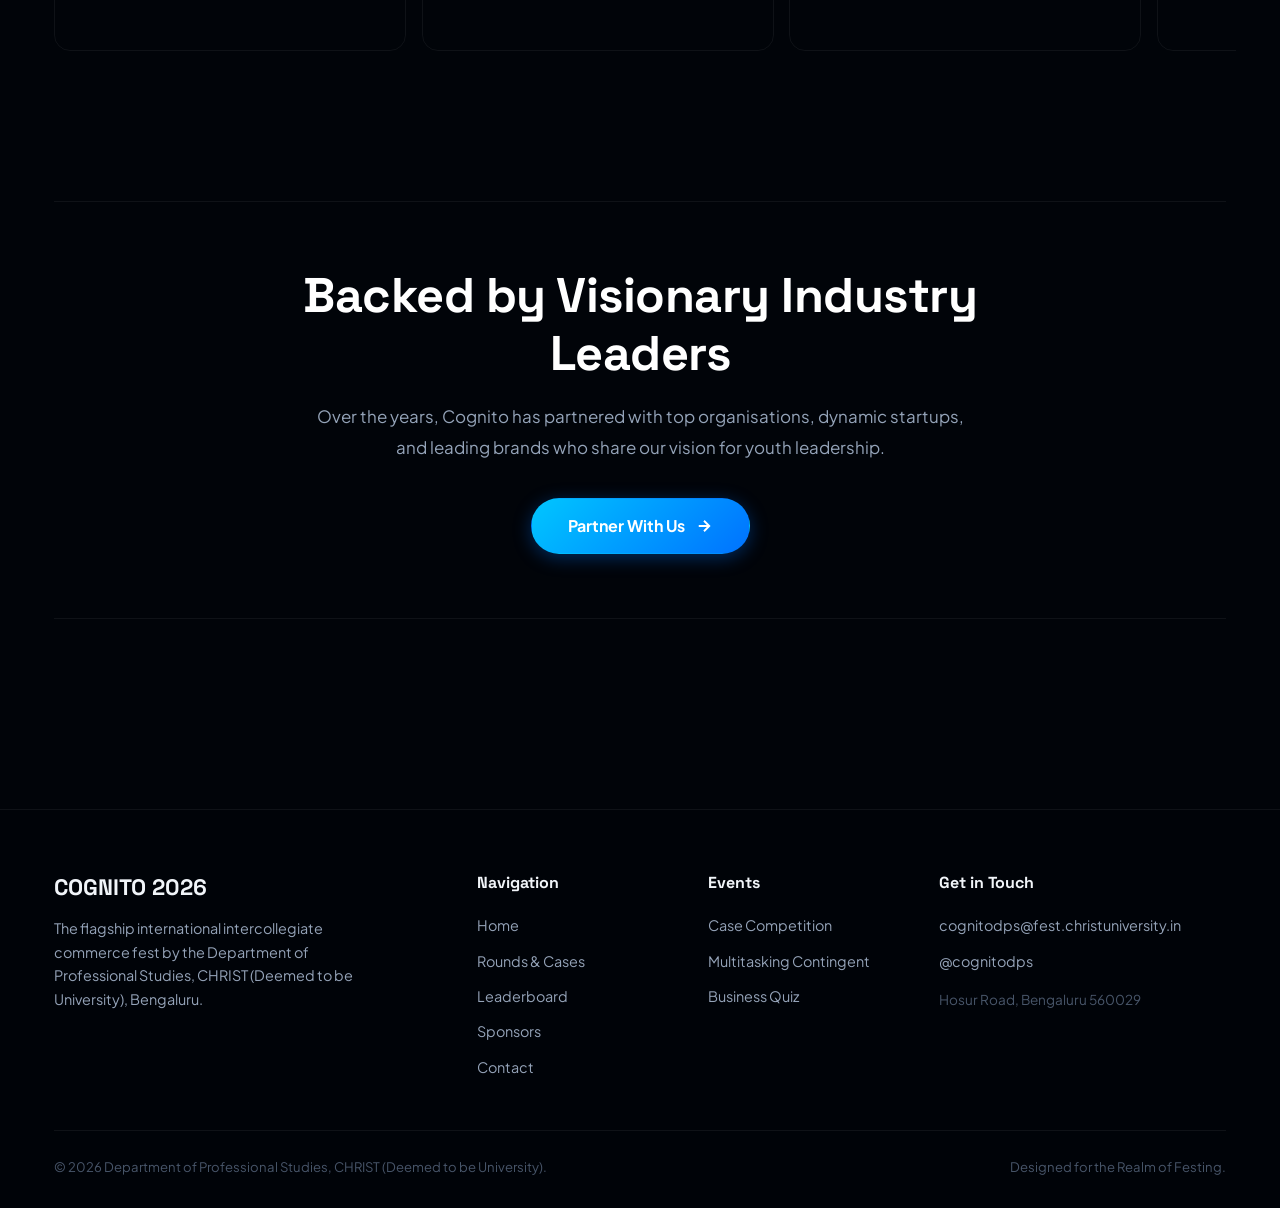
==== commit 98f5dd6e: "chore(config): optimize paths and social preview metadata for cognito.christuniversity.in" ====
--- a/index.html
+++ b/index.html
@@ -10,13 +10,13 @@
     <meta property="og:type" content="website">
     <meta property="og:title" content="Cognito | Welcome To Reality">
     <meta property="og:description" content="Cognito 2026 is the flagship international A-level intercollegiate Commerce fest by the Department of Professional Studies, CHRIST (Deemed to be University), Bengaluru.">
-    <meta property="og:image" content="https://cognito-website.arghyam517.workers.dev/assets/preview.jpg">
+    <meta property="og:image" content="https://cognito.christuniversity.in/assets/preview.jpg">
     
     <!-- Twitter Card -->
     <meta name="twitter:card" content="summary_large_image">
     <meta name="twitter:title" content="Cognito | Welcome To Reality">
     <meta name="twitter:description" content="Cognito 2026 is the flagship international A-level intercollegiate Commerce fest by the Department of Professional Studies, CHRIST (Deemed to be University), Bengaluru.">
-    <meta name="twitter:image" content="https://cognito-website.arghyam517.workers.dev/assets/preview.jpg">
+    <meta name="twitter:image" content="https://cognito.christuniversity.in/assets/preview.jpg">
     
     <link rel="icon" type="image/png" href="assets/cognito-textless.png">
     <link rel="preconnect" href="https://fonts.googleapis.com">
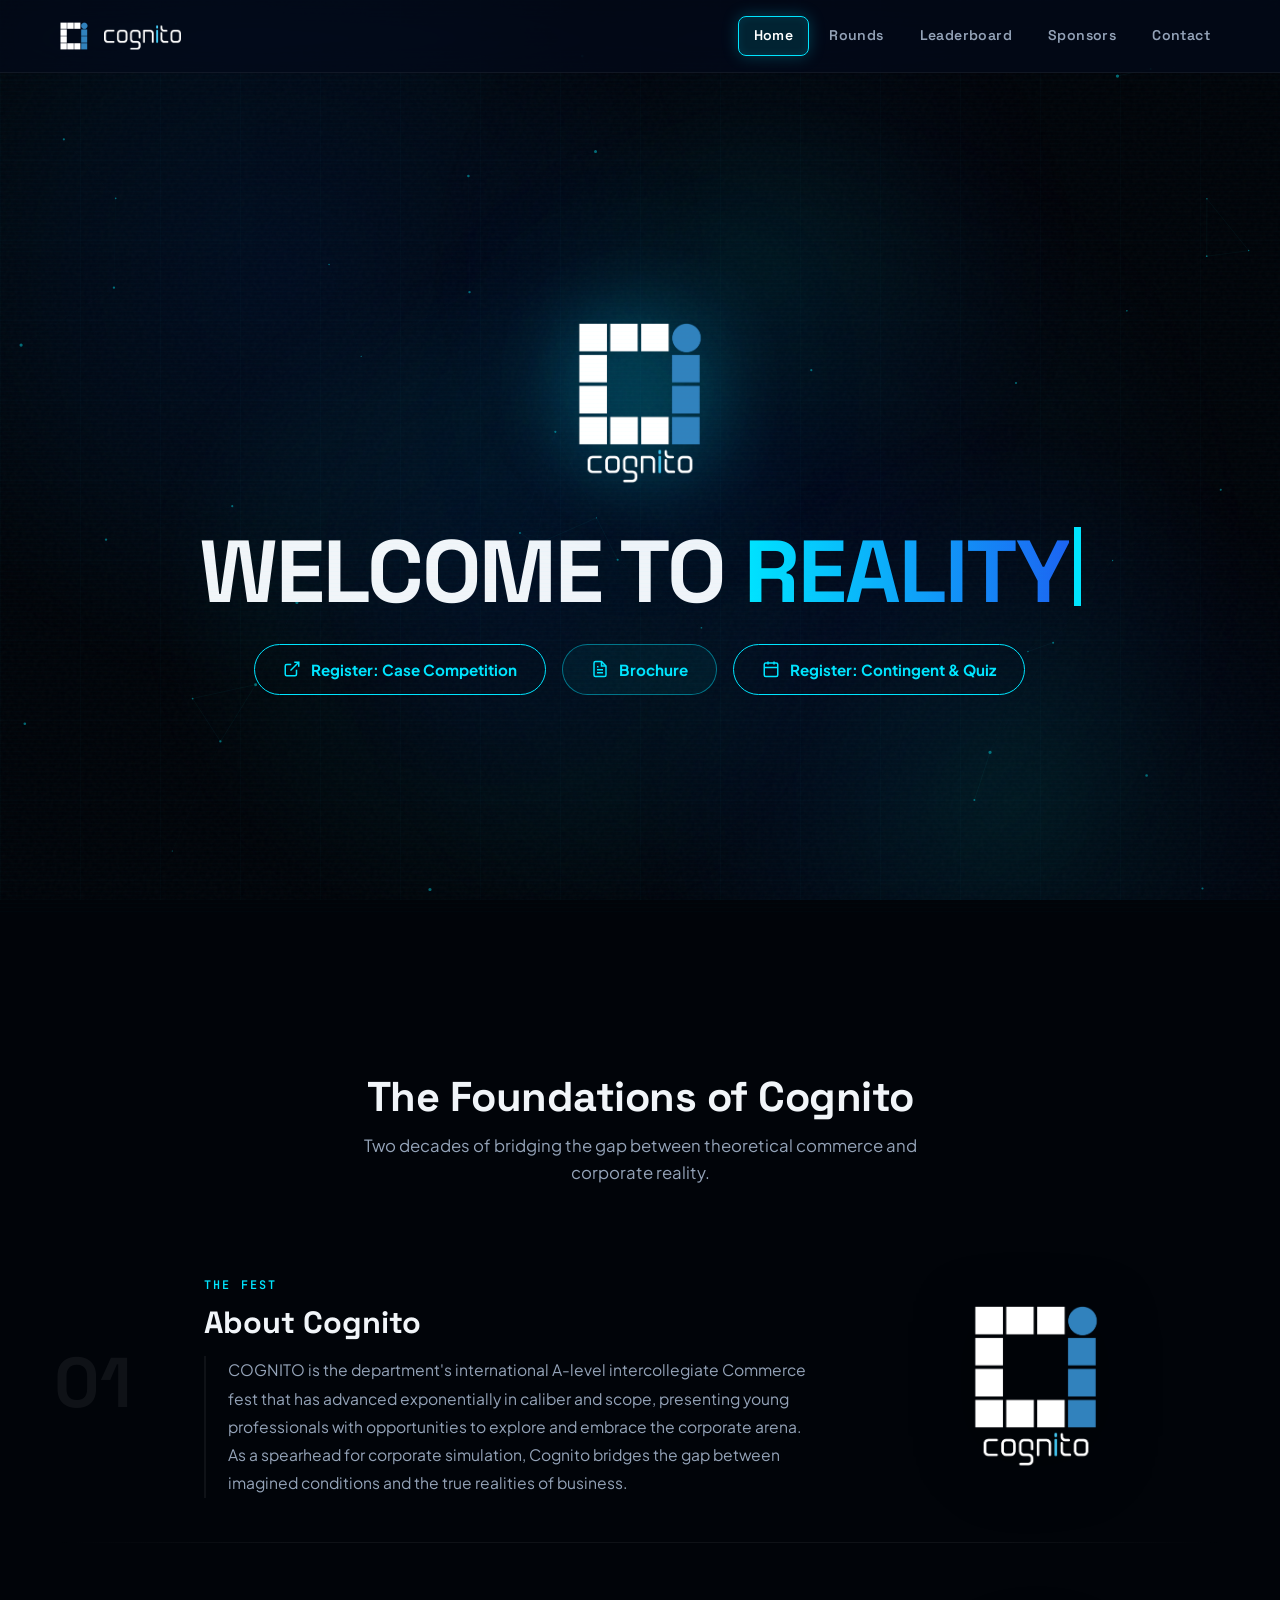
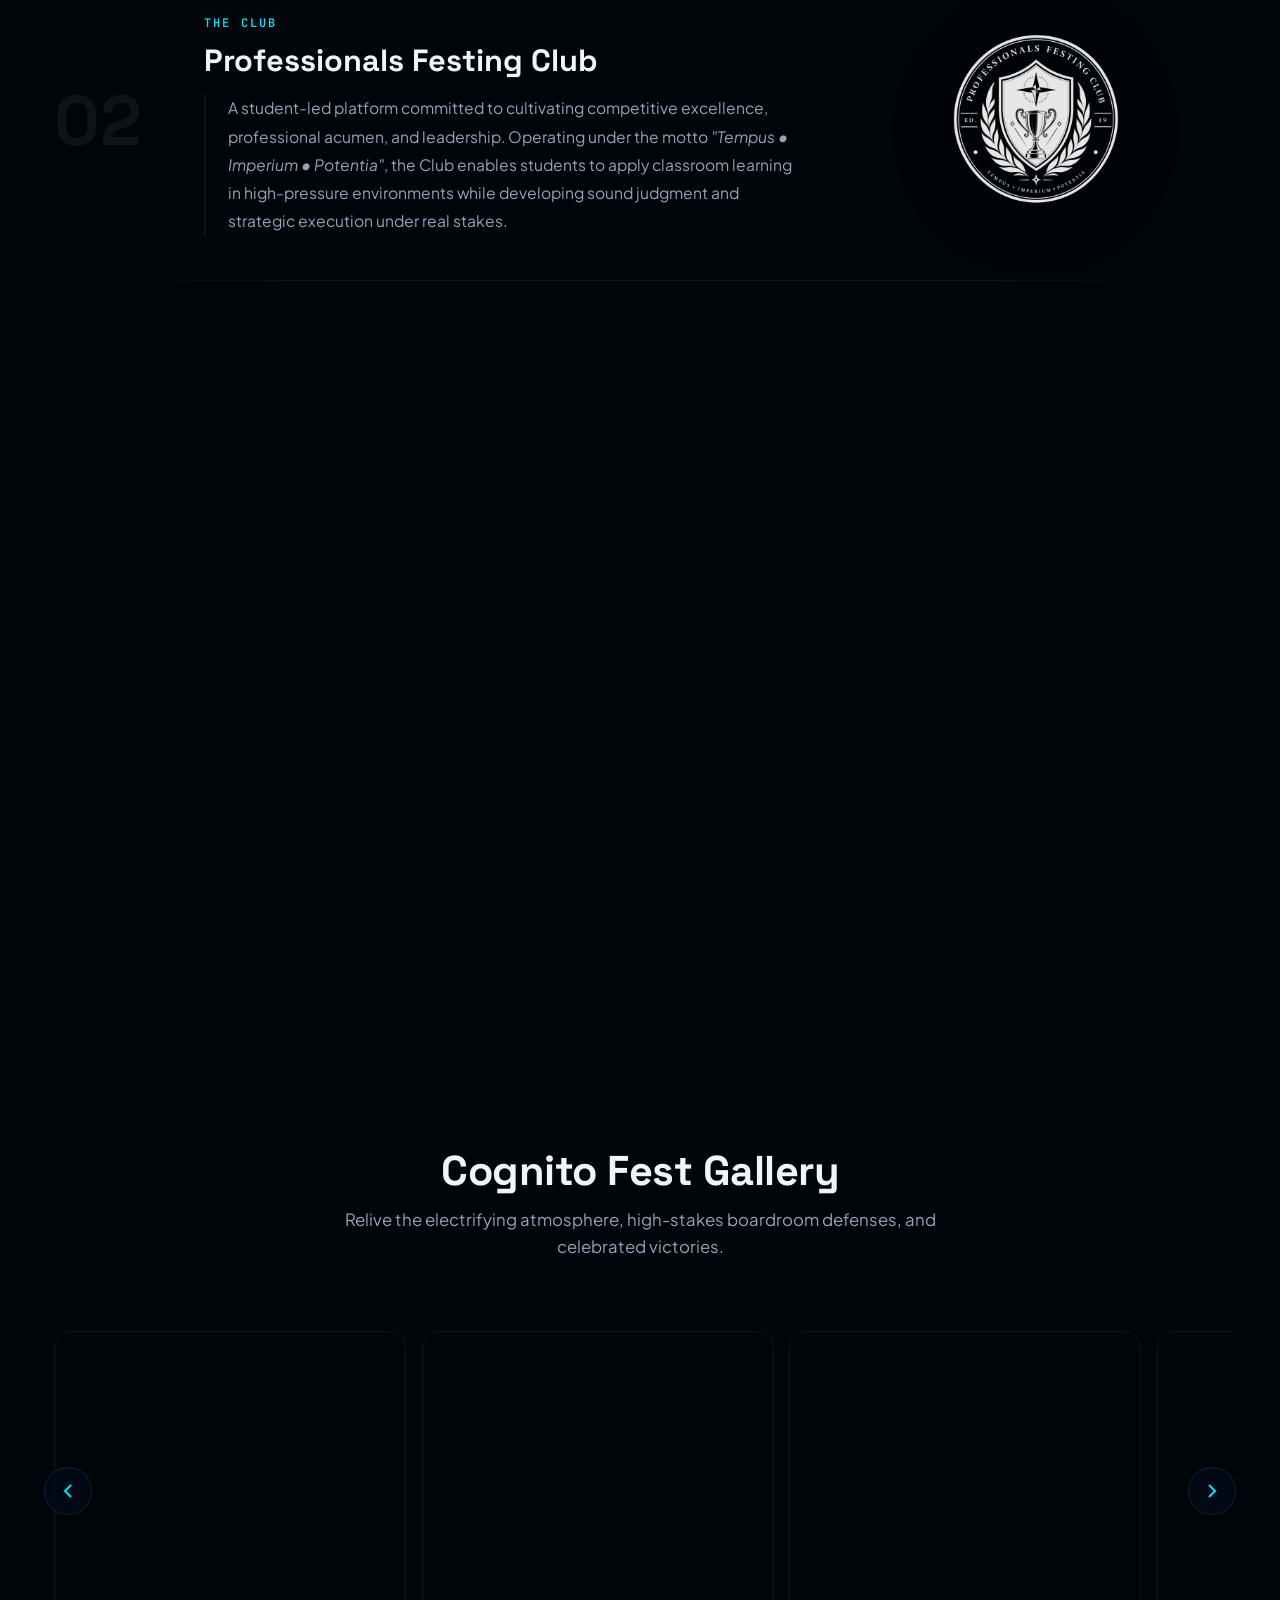
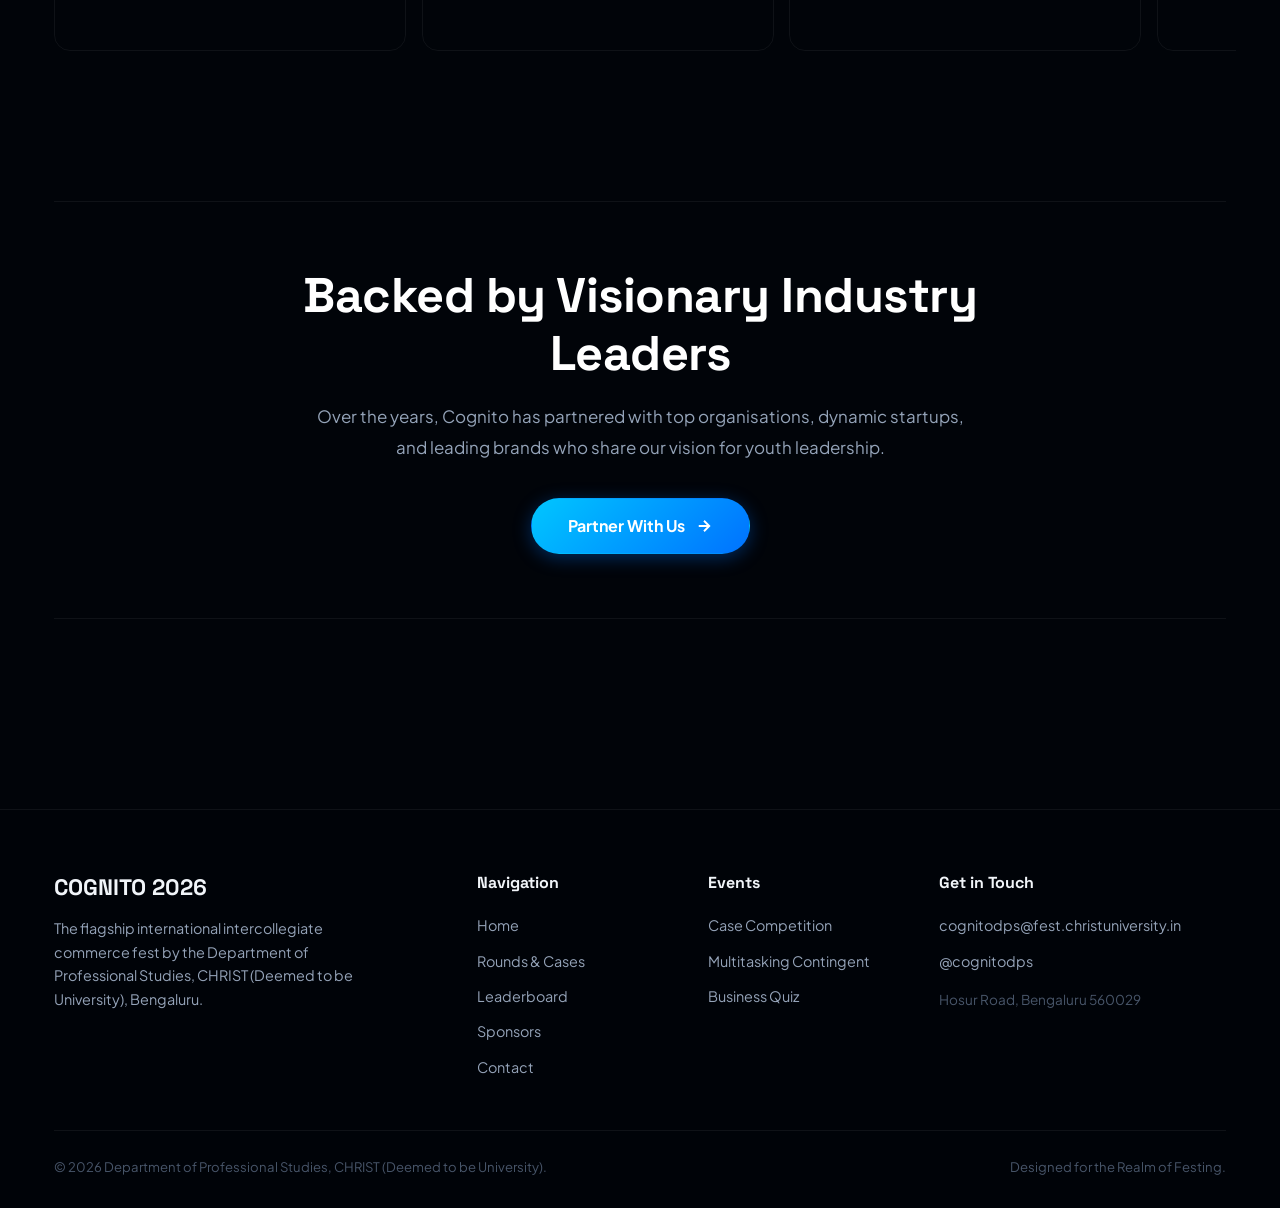
==== commit 60d03c7f: "feat: add dynamic brochure button and elements sheet integration" ====
--- a/index.html
+++ b/index.html
@@ -76,6 +76,10 @@
                 <svg width="18" height="18" viewBox="0 0 24 24" fill="none" stroke="currentColor" stroke-width="2"><path d="M18 13v6a2 2 0 0 1-2 2H5a2 2 0 0 1-2-2V8a2 2 0 0 1 2-2h6"/><polyline points="15 3 21 3 21 9"/><line x1="10" y1="14" x2="21" y2="3"/></svg>
                 Register: Case Competition
             </a>
+            <a href="https://drive.google.com/file/d/1lHxOWFDXlhQKVnYQ_hXjGkXNtyj1ofUB/view" target="_blank" rel="noopener noreferrer" class="btn btn-hero btn-pill link-brochure">
+                <svg width="18" height="18" viewBox="0 0 24 24" fill="none" stroke="currentColor" stroke-width="2"><path d="M14 2H6a2 2 0 0 0-2 2v16a2 2 0 0 0 2 2h12a2 2 0 0 0 2-2V8z"/><polyline points="14 2 14 8 20 8"/><line x1="16" y1="13" x2="8" y2="13"/><line x1="16" y1="17" x2="8" y2="17"/><polyline points="10 9 9 9 8 9"/></svg>
+                Brochure
+            </a>
             <a href="#" target="_blank" rel="noopener noreferrer" class="btn btn-hero btn-pill link-quiz">
                 <svg width="18" height="18" viewBox="0 0 24 24" fill="none" stroke="currentColor" stroke-width="2"><rect x="3" y="4" width="18" height="18" rx="2" ry="2"/><line x1="16" y1="2" x2="16" y2="6"/><line x1="8" y1="2" x2="8" y2="6"/><line x1="3" y1="10" x2="21" y2="10"/></svg>
                 Register: Contingent &amp; Quiz
@@ -88,8 +92,8 @@
                     : "2026-12-10T23:59:59+05:30";
                 const cutoff = new Date(cutoffStr);
                 if (!isNaN(cutoff.getTime()) && new Date() > cutoff) {
-                    const ha = document.querySelector('.hero-actions');
-                    if (ha) ha.style.display = 'none';
+                    const regLinks = document.querySelectorAll('.hero-actions .link-case, .hero-actions .link-quiz');
+                    regLinks.forEach(el => el.style.display = 'none');
                 }
             })();
         </script>
--- a/styles.css
+++ b/styles.css
@@ -282,6 +282,7 @@
     height: 24px;
     width: auto;
     object-fit: contain;
+    transform: translateY(1.5px);
 }
 .nav-links { display:flex; align-items:center; gap:4px; list-style:none; position:relative; }
 .nav-links a {
@@ -377,6 +378,8 @@
 .btn-secondary:hover { color:var(--text-primary); background:rgba(255,255,255,0.1); transform:translateY(-2px); }
 .btn-hero { background:transparent; border:1px solid var(--primary); color:var(--primary); }
 .btn-hero:hover { background:linear-gradient(135deg,#00C6FF 0%,#0072FF 100%); color:#fff; border-color:transparent; transform:translateY(-3px); box-shadow:0 8px 30px rgba(0,114,255,0.5); }
+.btn-hero.link-brochure { background:rgba(0, 229, 255, 0.05); border-color:rgba(0, 229, 255, 0.45); }
+.btn-hero.link-brochure:hover { background:linear-gradient(135deg, rgba(0, 198, 255, 0.9) 0%, rgba(0, 114, 255, 0.9) 100%); color:#fff; border-color:transparent; transform:translateY(-3px); box-shadow:0 8px 30px rgba(0, 229, 255, 0.45); }
 
 /* ==========================================================================
    HERO SECTION — fullscreen with only logo + tagline visible first
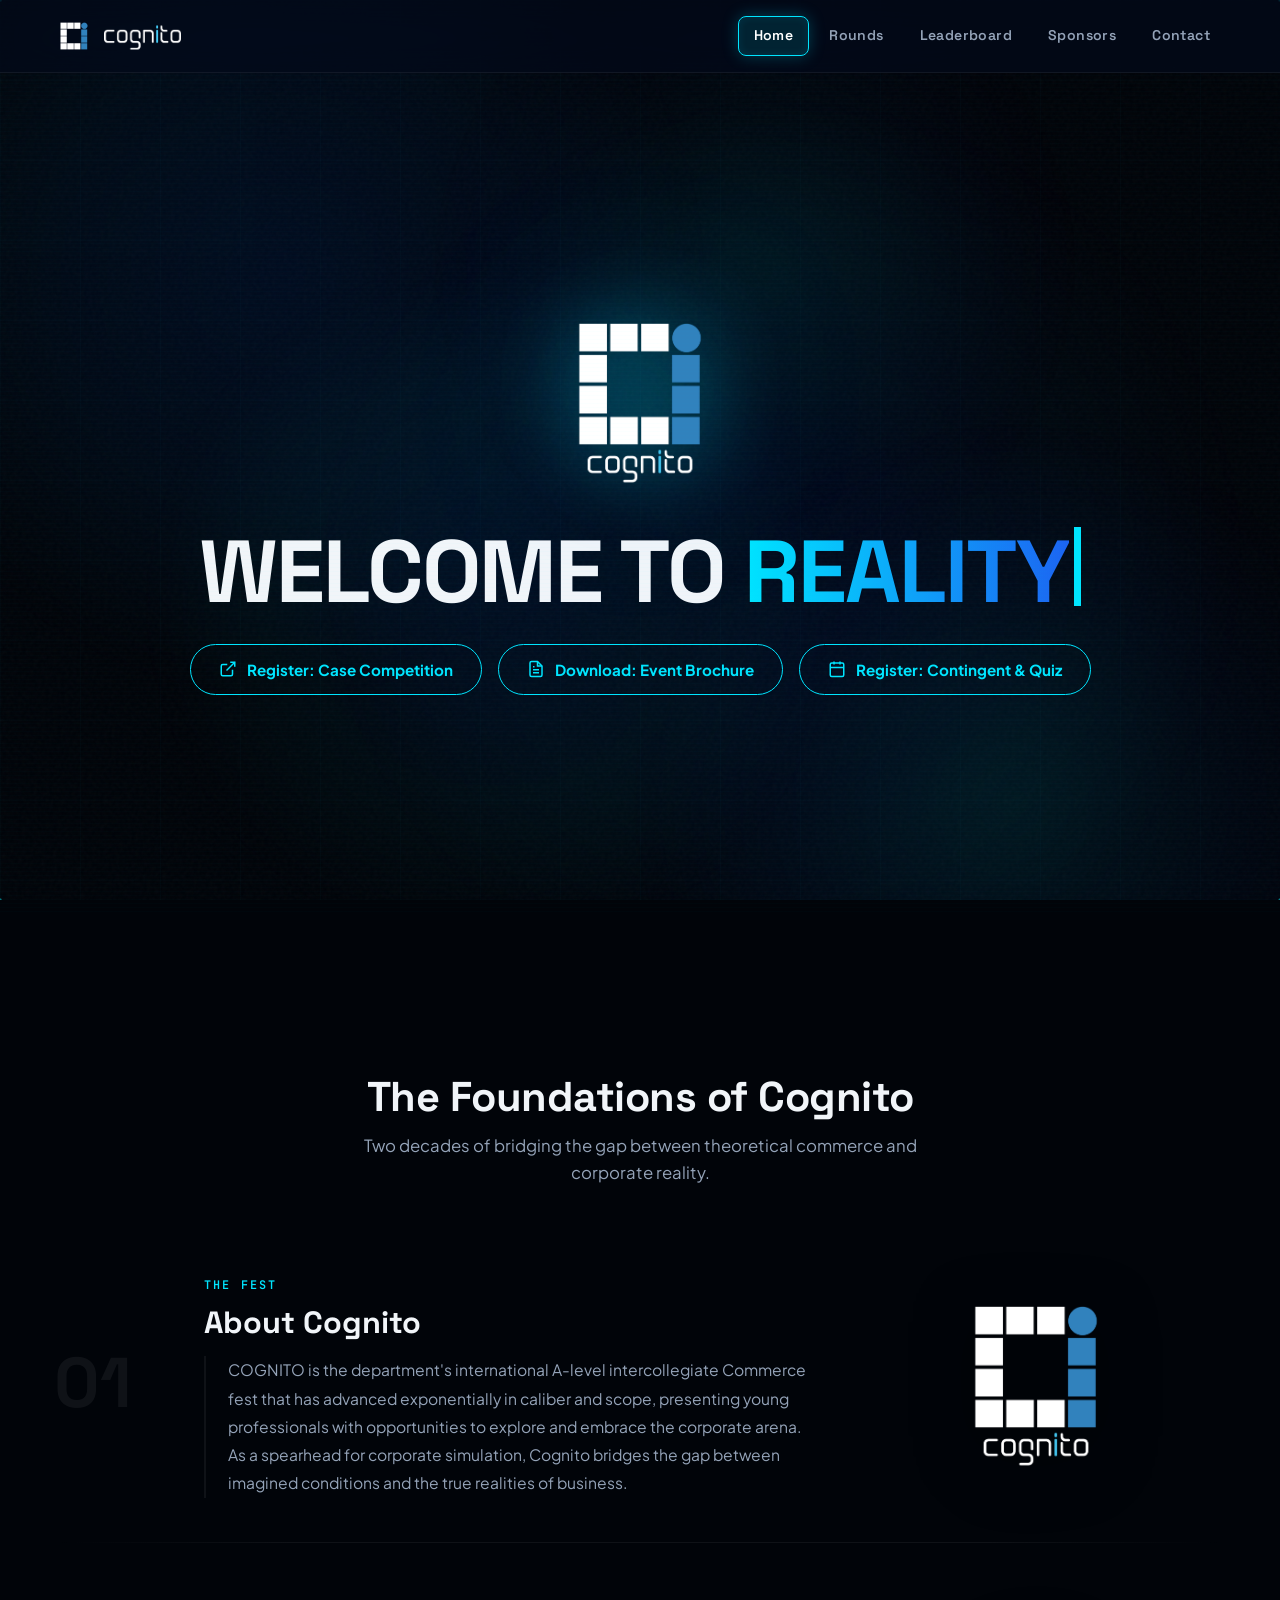
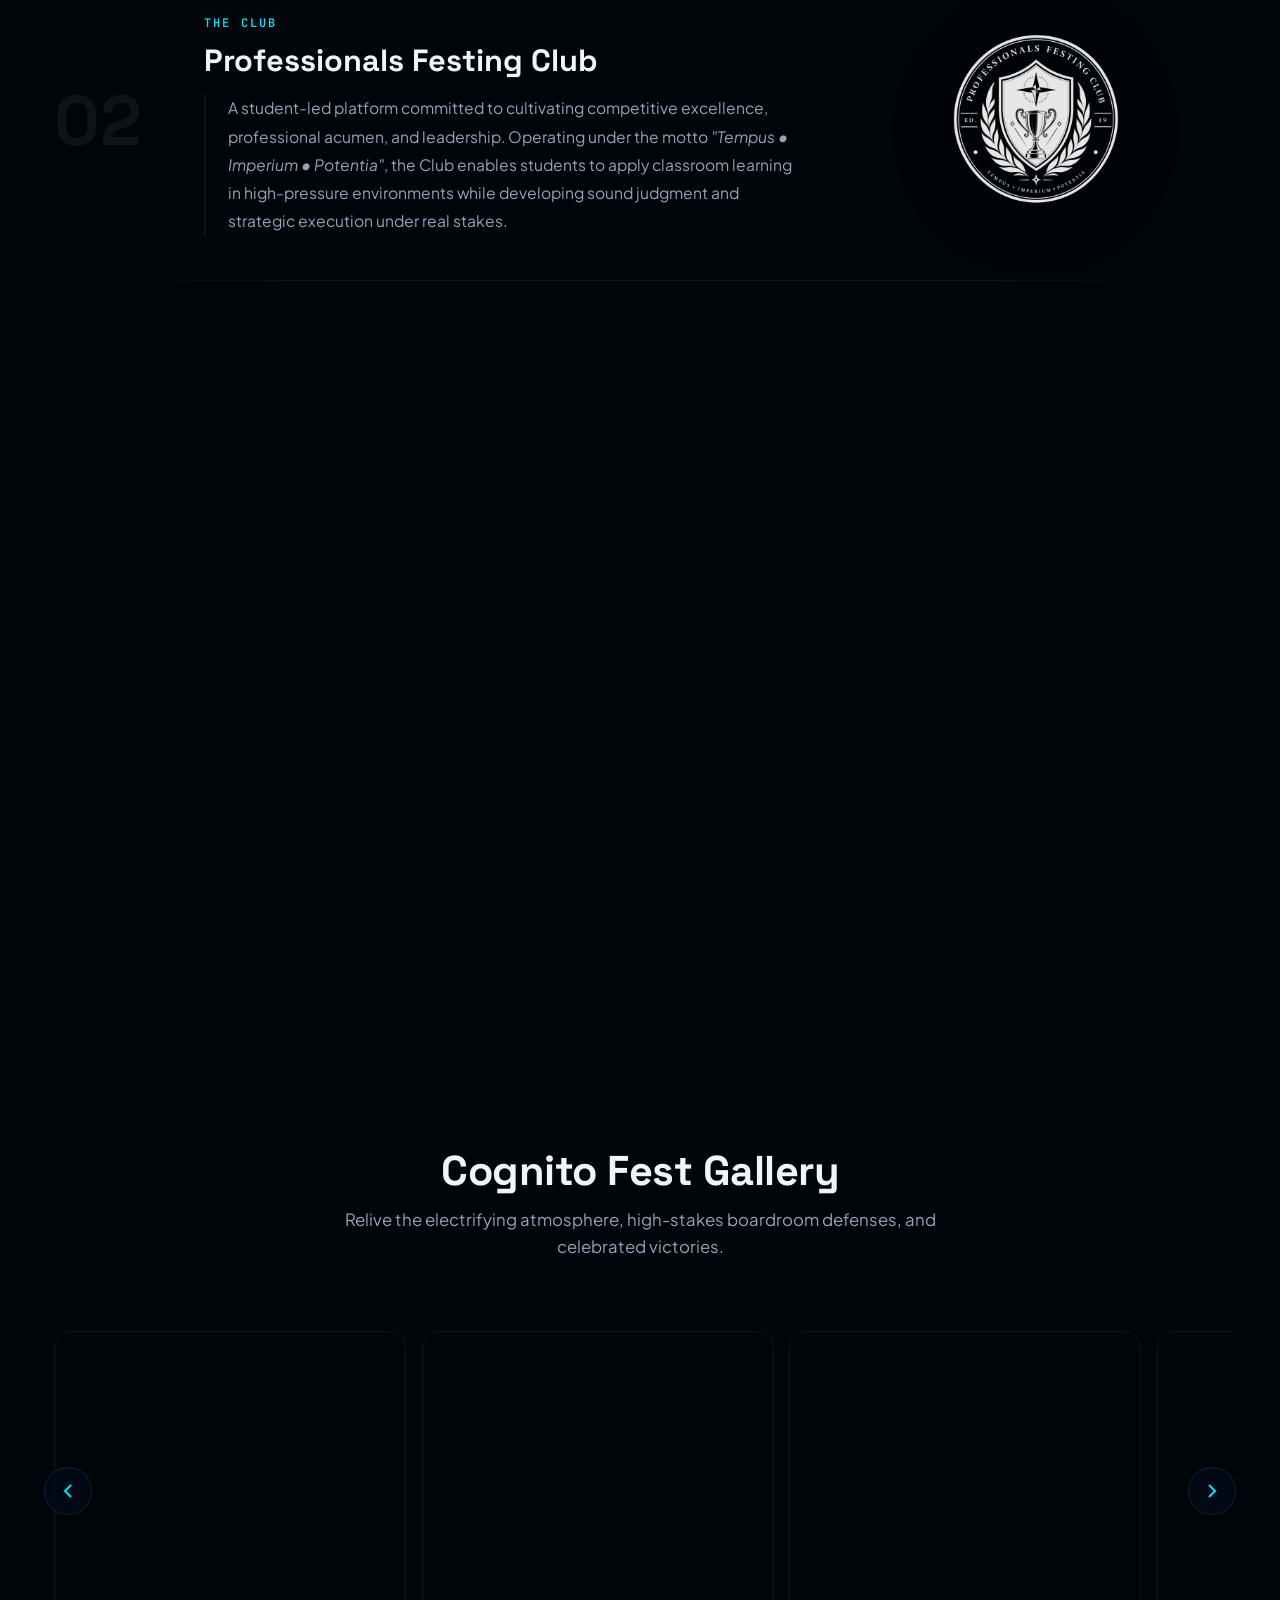
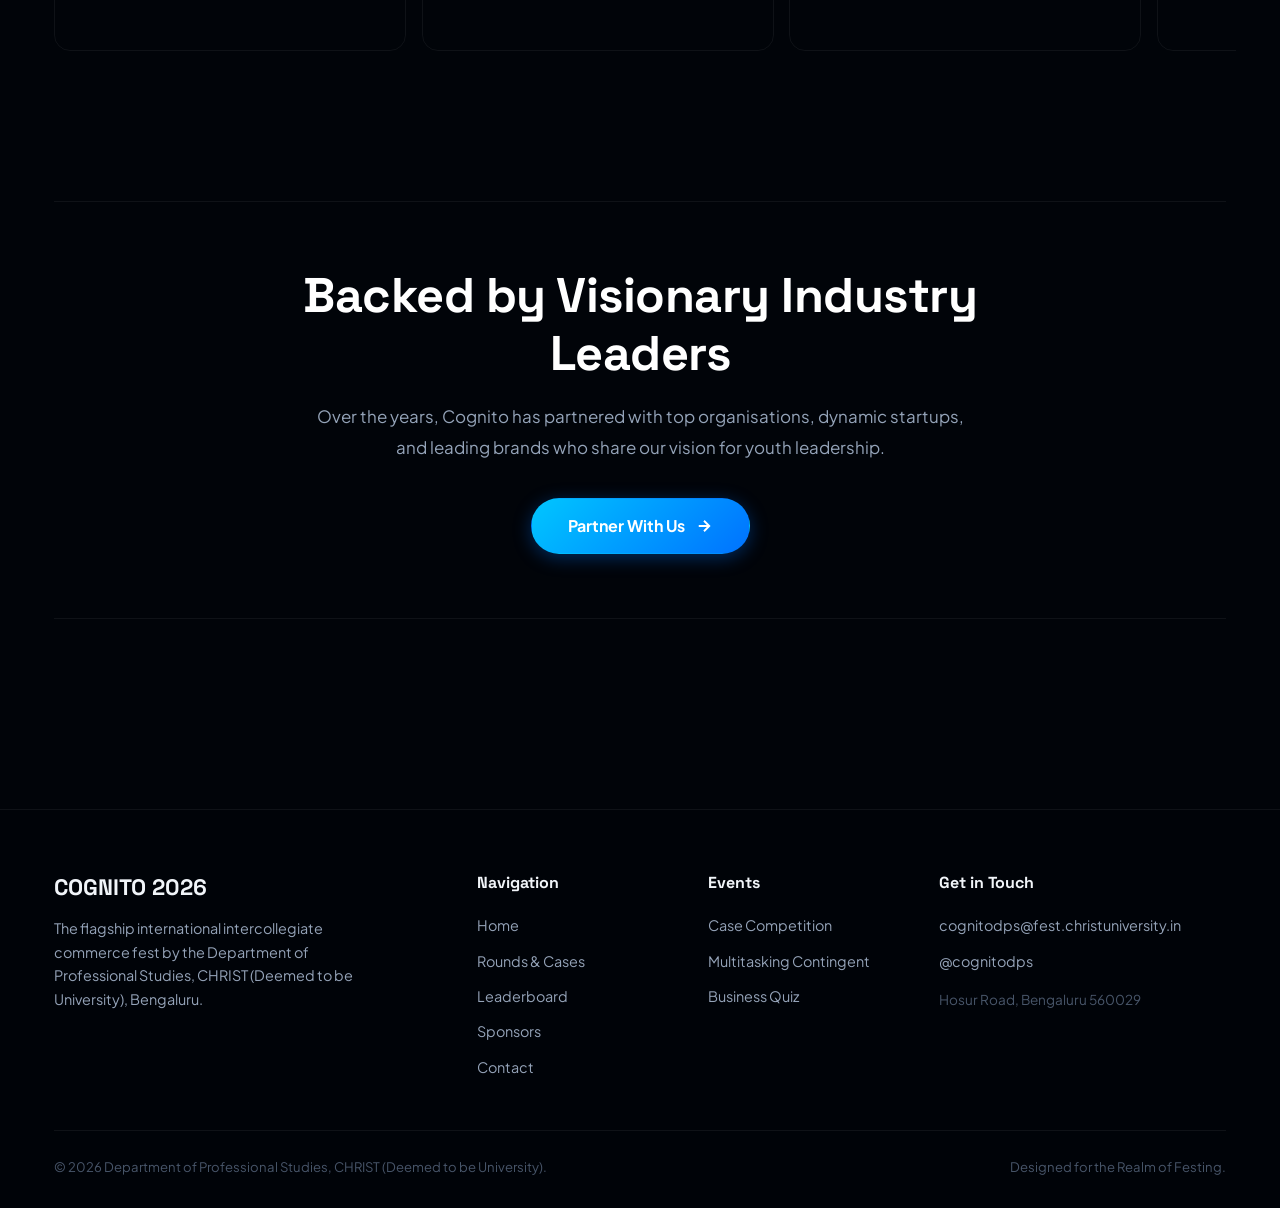
==== commit 9719fff5: "style(hero): harmonize hero buttons with identical border, styling, and balanced proportions" ====
--- a/index.html
+++ b/index.html
@@ -78,7 +78,7 @@
             </a>
             <a href="https://drive.google.com/file/d/1lHxOWFDXlhQKVnYQ_hXjGkXNtyj1ofUB/view" target="_blank" rel="noopener noreferrer" class="btn btn-hero btn-pill link-brochure">
                 <svg width="18" height="18" viewBox="0 0 24 24" fill="none" stroke="currentColor" stroke-width="2"><path d="M14 2H6a2 2 0 0 0-2 2v16a2 2 0 0 0 2 2h12a2 2 0 0 0 2-2V8z"/><polyline points="14 2 14 8 20 8"/><line x1="16" y1="13" x2="8" y2="13"/><line x1="16" y1="17" x2="8" y2="17"/><polyline points="10 9 9 9 8 9"/></svg>
-                Brochure
+                Download: Event Brochure
             </a>
             <a href="#" target="_blank" rel="noopener noreferrer" class="btn btn-hero btn-pill link-quiz">
                 <svg width="18" height="18" viewBox="0 0 24 24" fill="none" stroke="currentColor" stroke-width="2"><rect x="3" y="4" width="18" height="18" rx="2" ry="2"/><line x1="16" y1="2" x2="16" y2="6"/><line x1="8" y1="2" x2="8" y2="6"/><line x1="3" y1="10" x2="21" y2="10"/></svg>
--- a/styles.css
+++ b/styles.css
@@ -378,8 +378,6 @@
 .btn-secondary:hover { color:var(--text-primary); background:rgba(255,255,255,0.1); transform:translateY(-2px); }
 .btn-hero { background:transparent; border:1px solid var(--primary); color:var(--primary); }
 .btn-hero:hover { background:linear-gradient(135deg,#00C6FF 0%,#0072FF 100%); color:#fff; border-color:transparent; transform:translateY(-3px); box-shadow:0 8px 30px rgba(0,114,255,0.5); }
-.btn-hero.link-brochure { background:rgba(0, 229, 255, 0.05); border-color:rgba(0, 229, 255, 0.45); }
-.btn-hero.link-brochure:hover { background:linear-gradient(135deg, rgba(0, 198, 255, 0.9) 0%, rgba(0, 114, 255, 0.9) 100%); color:#fff; border-color:transparent; transform:translateY(-3px); box-shadow:0 8px 30px rgba(0, 229, 255, 0.45); }
 
 /* ==========================================================================
    HERO SECTION — fullscreen with only logo + tagline visible first
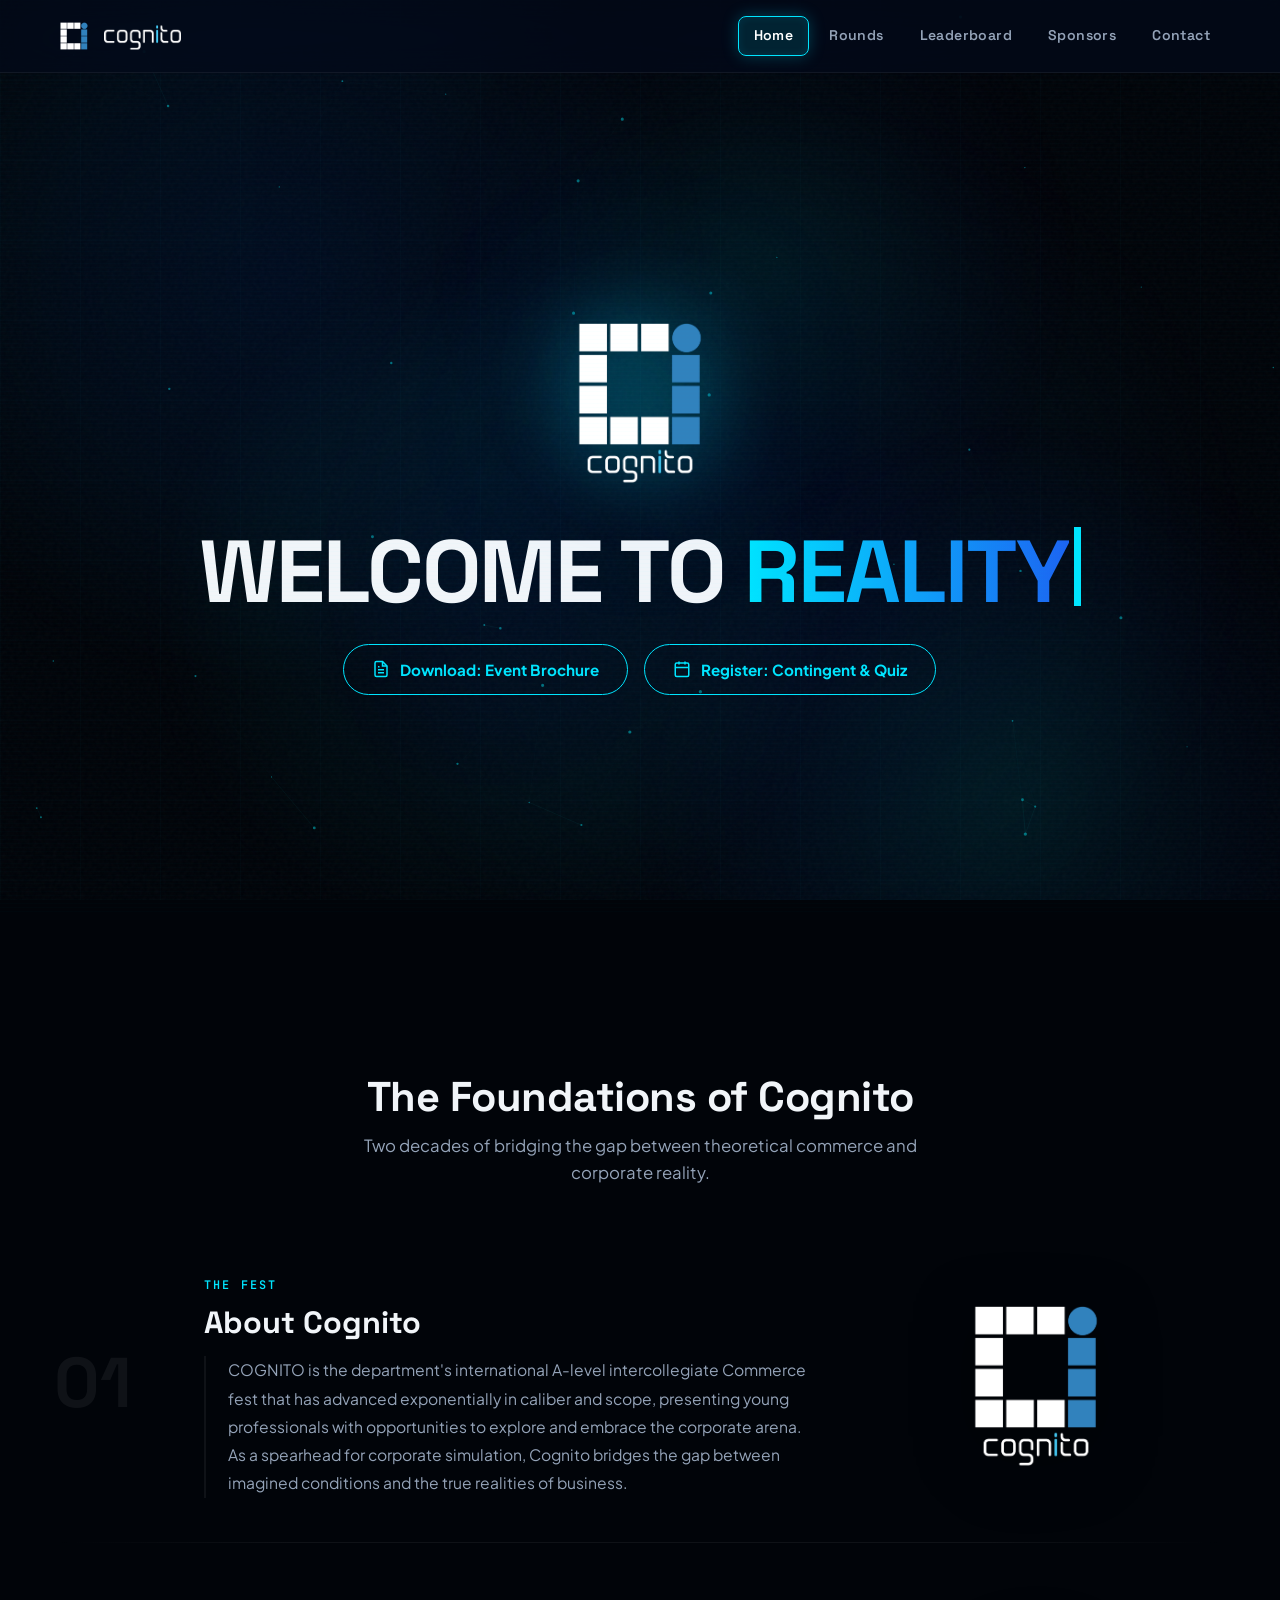
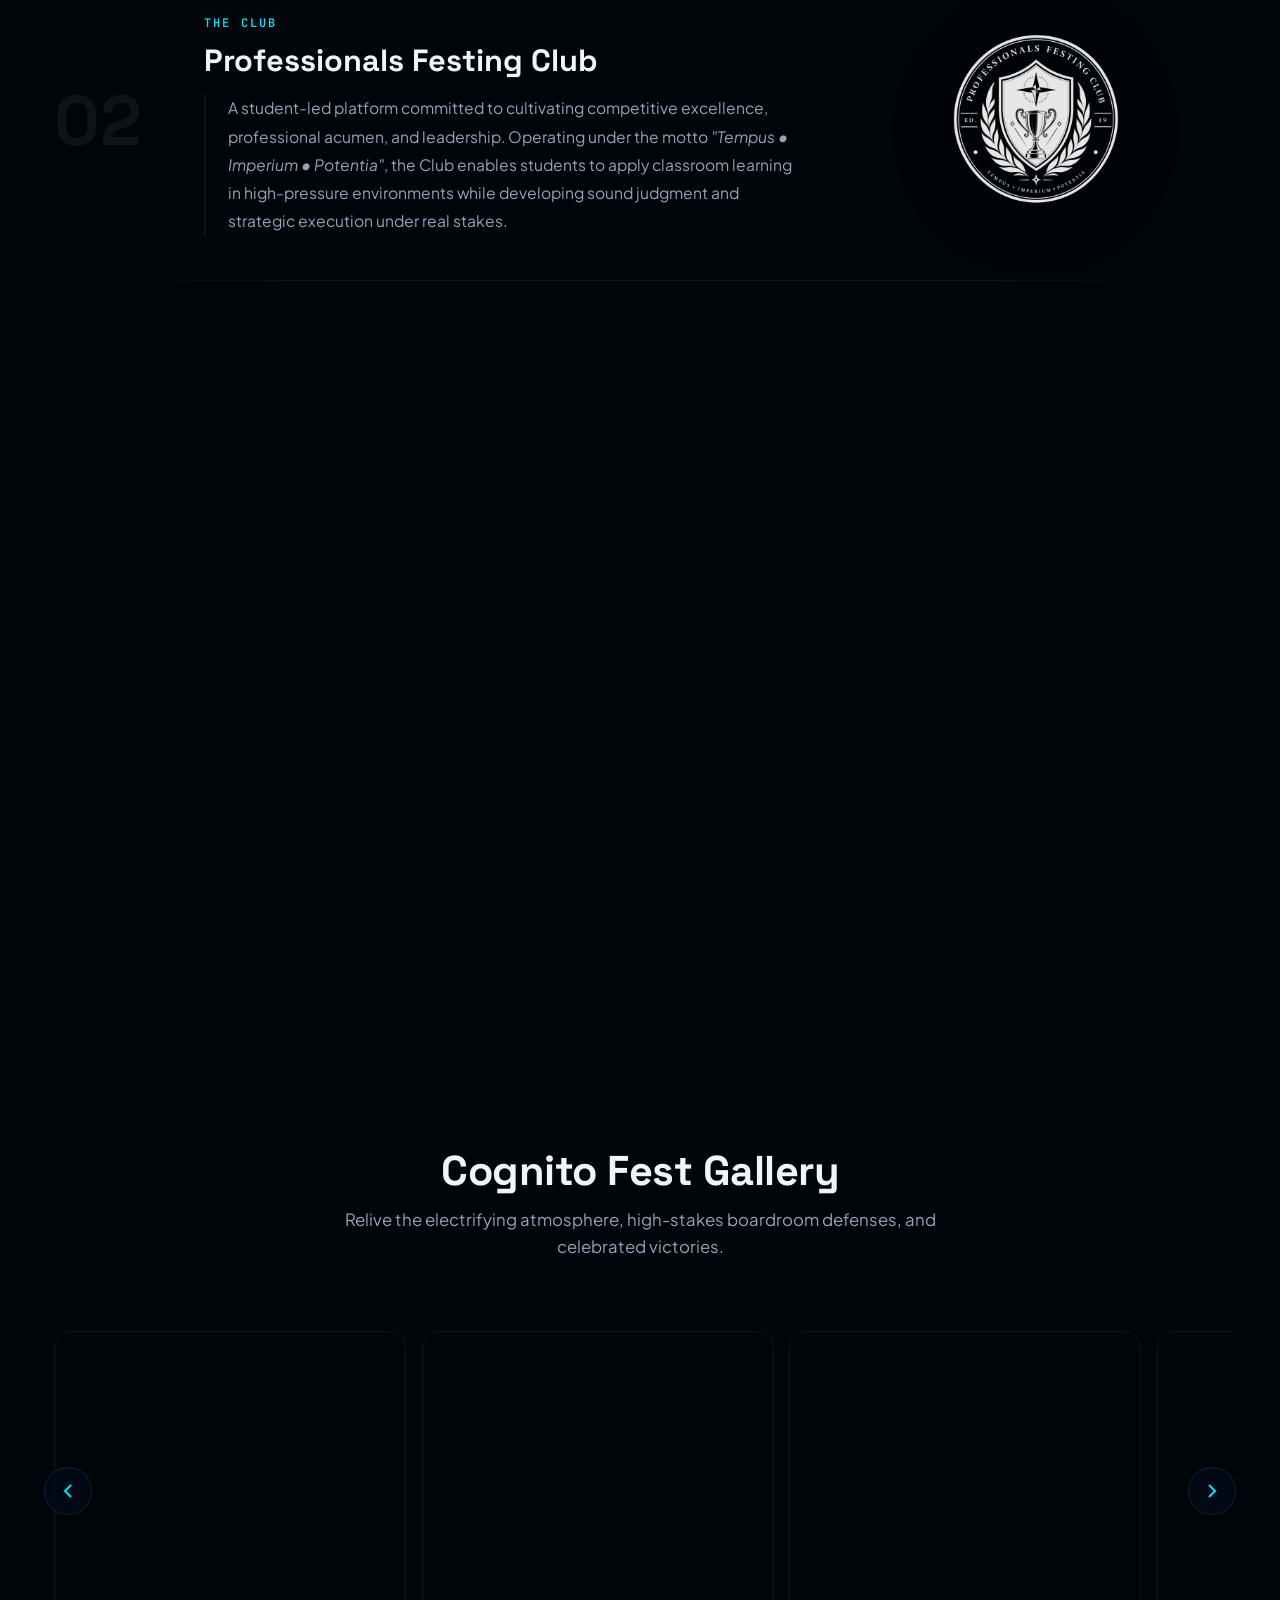
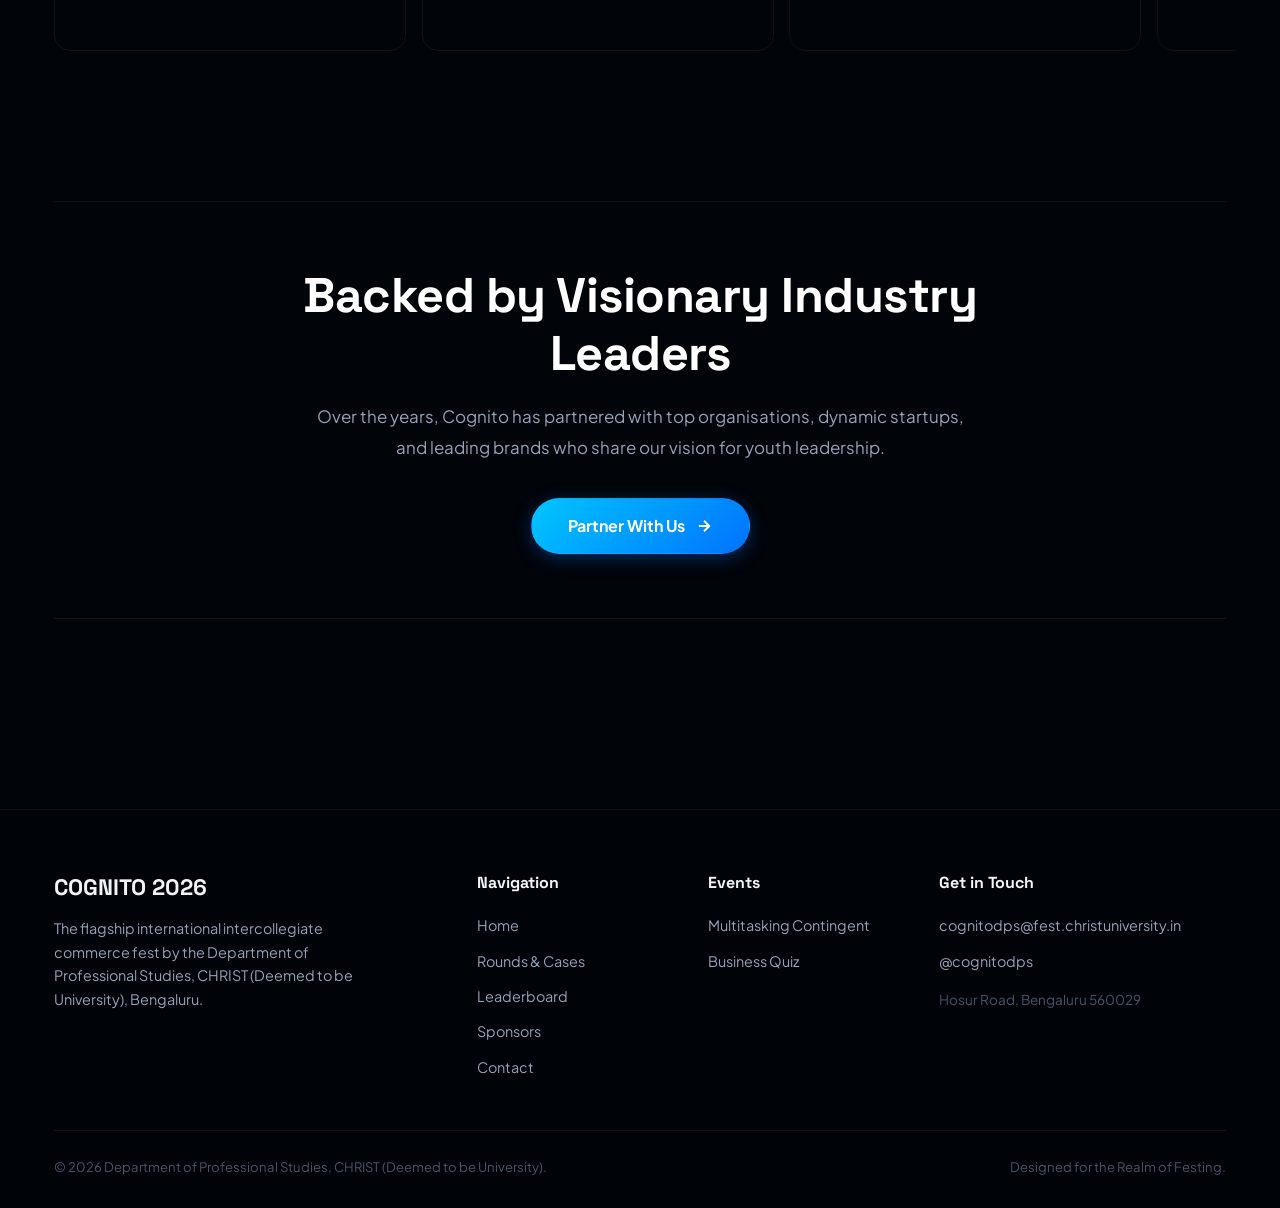
==== commit 1a22487d: "fix: patch verified audit issues for security, live unsealing, registration cutoffs, and performance" ====
--- a/index.html
+++ b/index.html
@@ -160,7 +160,7 @@
                     <p class="ed-text">Launched in 2002, the Department of Professional Studies (DPS) is built on a strong foundation of academic excellence, application-based learning, and futuristic vision. Home to more than 2,500 students, DPS offers an academic journey enriched by international professional body partnerships and seasoned corporate faculty.</p>
                 </div>
                 <div class="editorial-image-frame editorial-photo-frame">
-                    <img src="assets/dps-photo.png" alt="DPS" class="editorial-photo" loading="lazy">
+                    <img src="assets/dps-photo.jpg" alt="DPS" class="editorial-photo" loading="lazy">
                 </div>
             </div>
 
@@ -173,7 +173,7 @@
                     <p class="ed-text">Established in 1969, CHRIST (Deemed to be University) has undertaken path-breaking initiatives in Indian Higher Education. Dedicated to <em>"Excellence and Service"</em>, the premier institution provides its students with comprehensive excellence, preparing them for leadership in an ever-evolving global landscape.</p>
                 </div>
                 <div class="editorial-image-frame editorial-photo-frame">
-                    <img src="assets/christ-photo.png" alt="CHRIST" class="editorial-photo" loading="lazy">
+                    <img src="assets/christ-photo.jpg" alt="CHRIST" class="editorial-photo" loading="lazy">
                 </div>
             </div>
         </div>
@@ -203,7 +203,7 @@
                 <div class="gallery-item"><img src="assets/gallery/IMG_0870.webp" alt="Cognito Fest" class="gallery-thumb" loading="lazy" decoding="async"></div>
                 <div class="gallery-item"><img src="assets/gallery/IMG_8583.webp" alt="Cognito Fest" class="gallery-thumb" loading="lazy" decoding="async"></div>
                 <div class="gallery-item"><img src="assets/gallery/IMG_8592.webp" alt="Cognito Fest" class="gallery-thumb" loading="lazy" decoding="async"></div>
-                <div class="gallery-item"><img src="assets/gallery/IMG_8627 (1).webp" alt="Cognito Fest" class="gallery-thumb" loading="lazy" decoding="async"></div>
+                <div class="gallery-item"><img src="assets/gallery/IMG_8627.webp" alt="Cognito Fest" class="gallery-thumb" loading="lazy" decoding="async"></div>
                 <div class="gallery-item"><img src="assets/gallery/IMG_9125.webp" alt="Cognito Fest" class="gallery-thumb" loading="lazy" decoding="async"></div>
                 <div class="gallery-item"><img src="assets/gallery/IMG_9169.webp" alt="Cognito Fest" class="gallery-thumb" loading="lazy" decoding="async"></div>
                 <div class="gallery-item"><img src="assets/gallery/IMG_9292.webp" alt="Cognito Fest" class="gallery-thumb" loading="lazy" decoding="async"></div>
@@ -253,9 +253,9 @@
             <div class="footer-col">
                 <h5>Events</h5>
                 <ul>
-                    <li><a href="rounds.html">Case Competition</a></li>
+                    <li><a href="#" class="link-case" target="_blank" rel="noopener noreferrer">Case Competition</a></li>
                     <li><a href="rounds.html">Multitasking Contingent</a></li>
-                    <li><a href="rounds.html">Business Quiz</a></li>
+                    <li><a href="#" class="link-quiz" target="_blank" rel="noopener noreferrer">Business Quiz</a></li>
                 </ul>
             </div>
             <div class="footer-col">
--- a/styles.css
+++ b/styles.css
@@ -2,8 +2,6 @@
    COGNITO 2026 - Premium Fest Stylesheet v2
    Theme: Particle Mesh BG, Edge-Lit Glass, Cinematic Scroll Reveals
    ========================================================================== */
-
-@import url('https://fonts.googleapis.com/css2?family=Plus+Jakarta+Sans:wght@300;400;500;600;700;800&family=Space+Grotesk:wght@500;600;700&family=JetBrains+Mono:wght@400;500;600&display=swap');
 
 :root {
     --bg-void: #010409;
@@ -21,6 +19,8 @@
 
     --accent-green: #10B981;
     --accent-rose: #F43F5E;
+    --accent-amber: #F59E0B;
+    --accent-amber-glow: rgba(245, 158, 11, 0.25);
     --accent-gold: #FFC41F;
     --accent-silver: #CBD5E1;
     --accent-bronze: #CD7F32;
@@ -338,6 +338,9 @@
     position: relative;
     overflow: hidden;
     user-select: none;
+    max-width: 100%;
+    box-sizing: border-box;
+    text-align: center;
     transition: transform 0.2s cubic-bezier(0.34, 1.56, 0.64, 1), box-shadow 0.2s ease, background 0.2s ease;
 }
 .btn:active {
@@ -2582,35 +2585,48 @@
     font-weight: 700;
     color: var(--text-primary);
     line-height: 1.3;
-    margin-bottom: 10px;
+    margin-bottom: 8px;
+}
+.editorial-rep-contact {
+    display: inline-flex;
+    align-items: center;
+    gap: 9px;
+    line-height: 1;
 }
 .editorial-rep-phone {
     font-family: var(--font-mono);
     font-size: 0.88rem;
     color: var(--text-secondary);
     text-decoration: none;
-    display: block;
-    margin-bottom: 0;
+    line-height: 1;
+    display: inline-block;
     transition: color 0.2s;
 }
 .editorial-rep-phone:hover {
     color: var(--primary);
 }
 .editorial-rep-wa {
-    font-family: var(--font-mono);
-    font-size: 0.78rem;
+    display: inline-flex;
+    align-items: center;
+    justify-content: center;
     color: var(--accent-green);
-    border: 1px solid rgba(16, 185, 129, 0.3);
-    padding: 5px 12px;
-    border-radius: 6px;
     text-decoration: none;
-    display: inline-block;
-    transition: all 0.2s;
+    line-height: 1;
+    padding: 2px;
+    border: none;
+    background: transparent;
+    transition: color 0.2s, transform 0.2s;
+    position: relative;
+    top: -0.5px;
+}
+.editorial-rep-wa svg {
+    display: block;
+    width: 17px;
+    height: 17px;
 }
 .editorial-rep-wa:hover {
-    background: rgba(16, 185, 129, 0.12);
-    border-color: var(--accent-green);
     color: #34d399;
+    transform: scale(1.18);
 }
 
 /* Fallback contact cards */
@@ -2773,4 +2789,11 @@
     .filter-tabs .tab-btn { flex: 1; padding: 9px 8px; font-size: 0.82rem; white-space: nowrap; }
     .filter-tabs-sub { max-width: 290px; }
     .filter-tabs-sub .tab-btn { min-width: 66px; padding: 7px 8px; font-size: 0.78rem; }
+}
+
+@media (max-width: 480px) {
+    .hero-actions .btn {
+        width: 100%;
+        max-width: 320px;
+    }
 }
